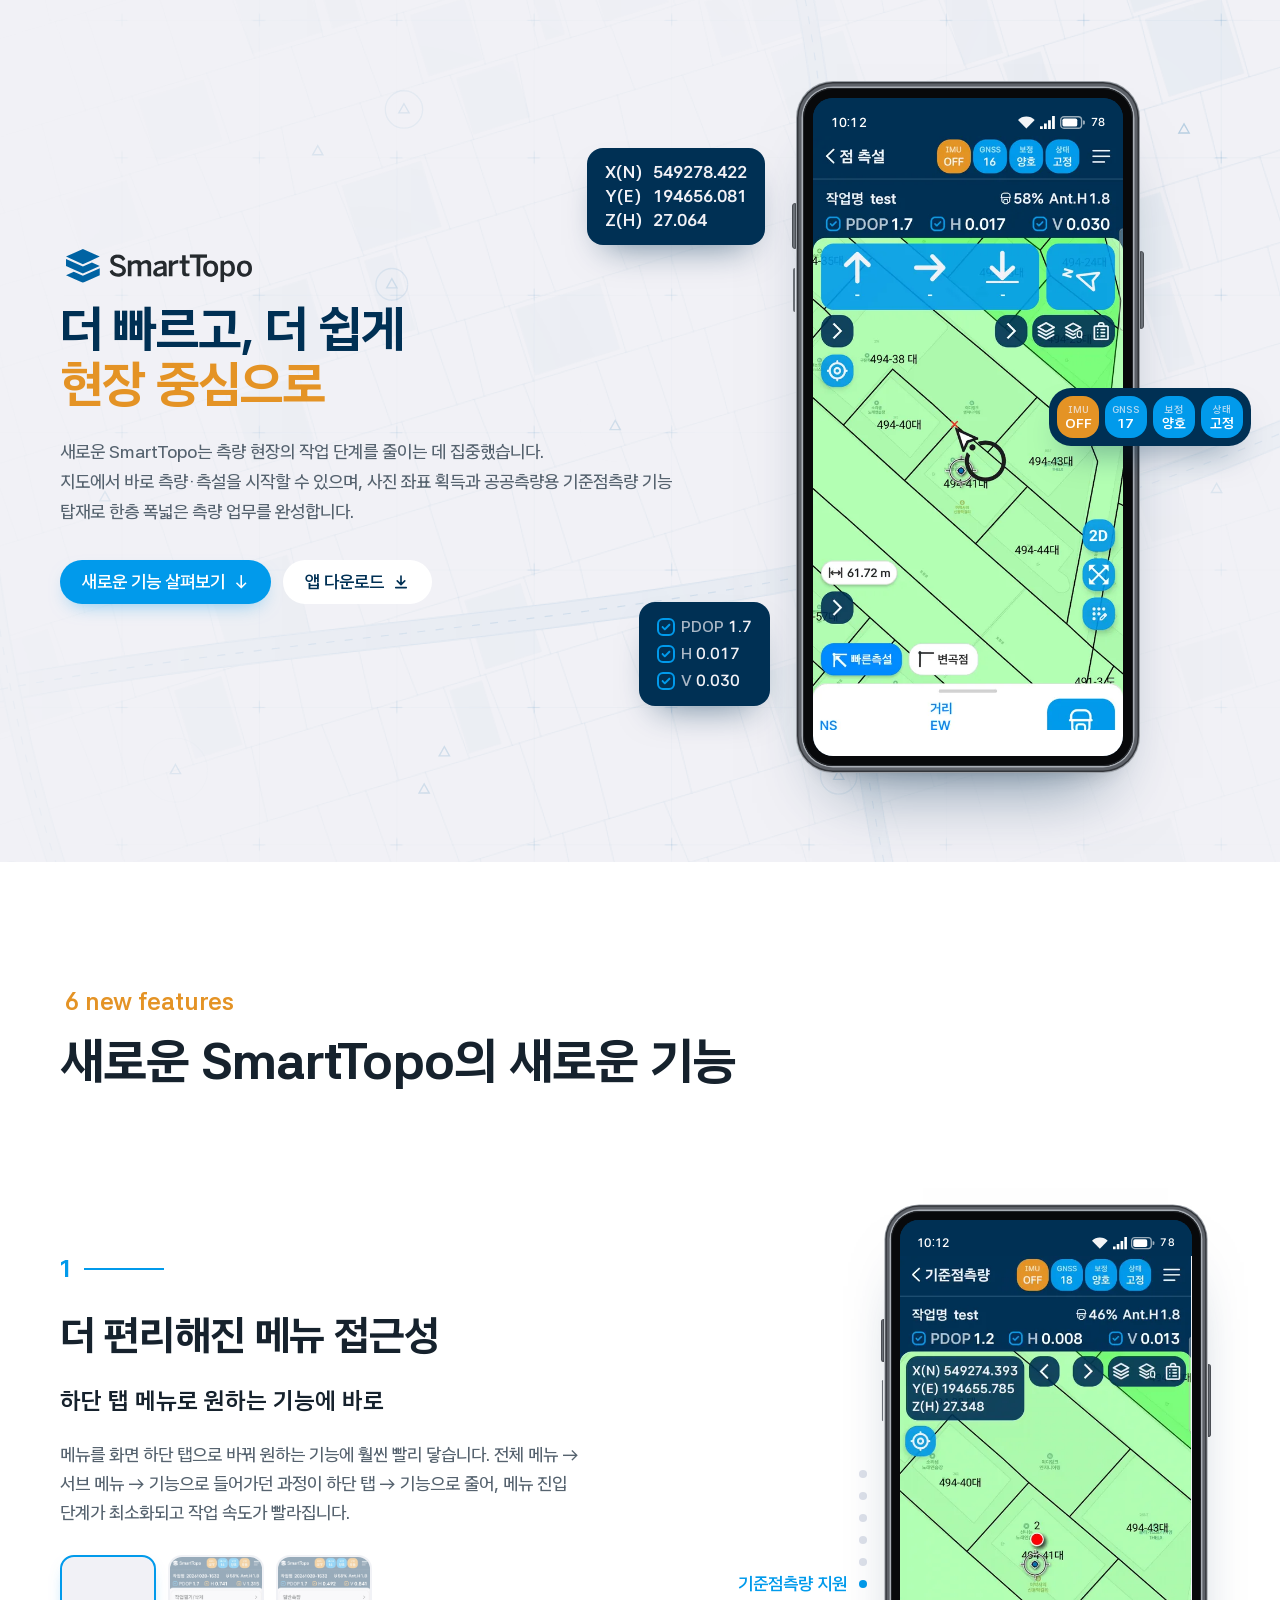
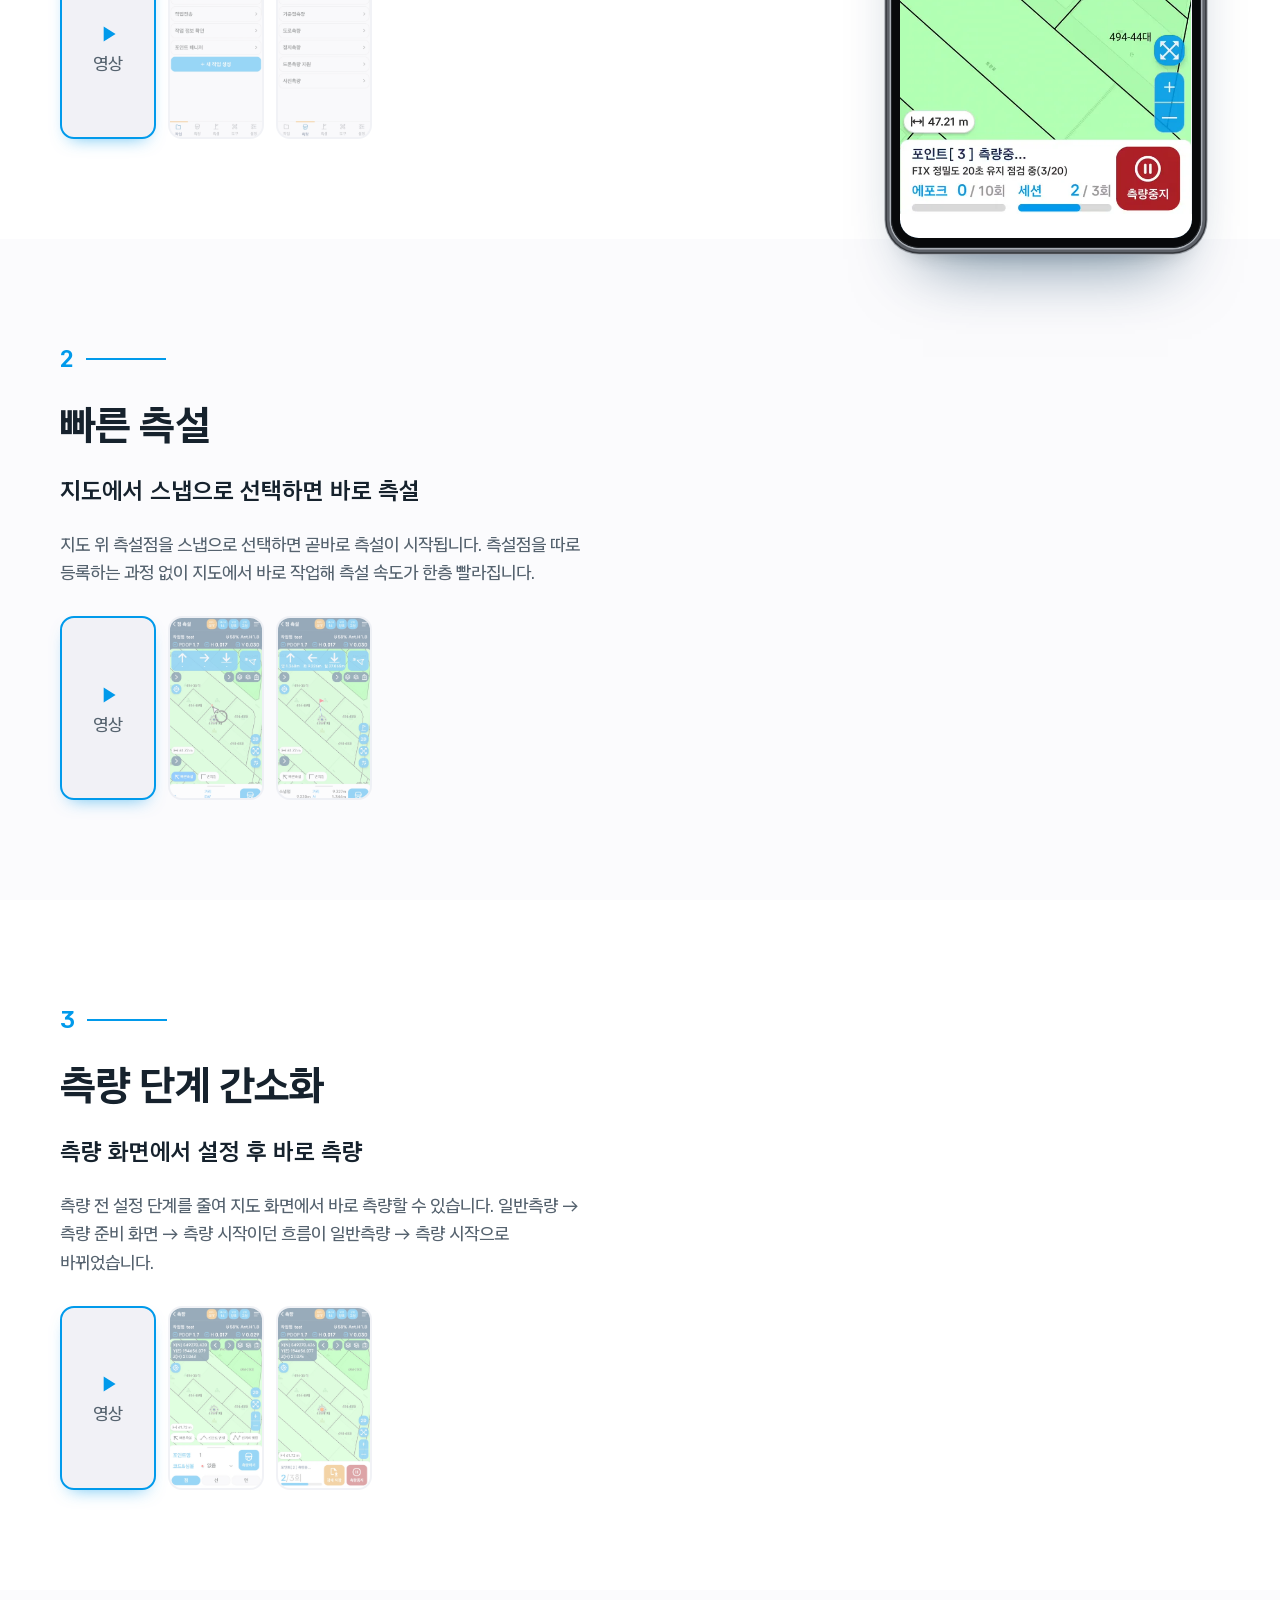
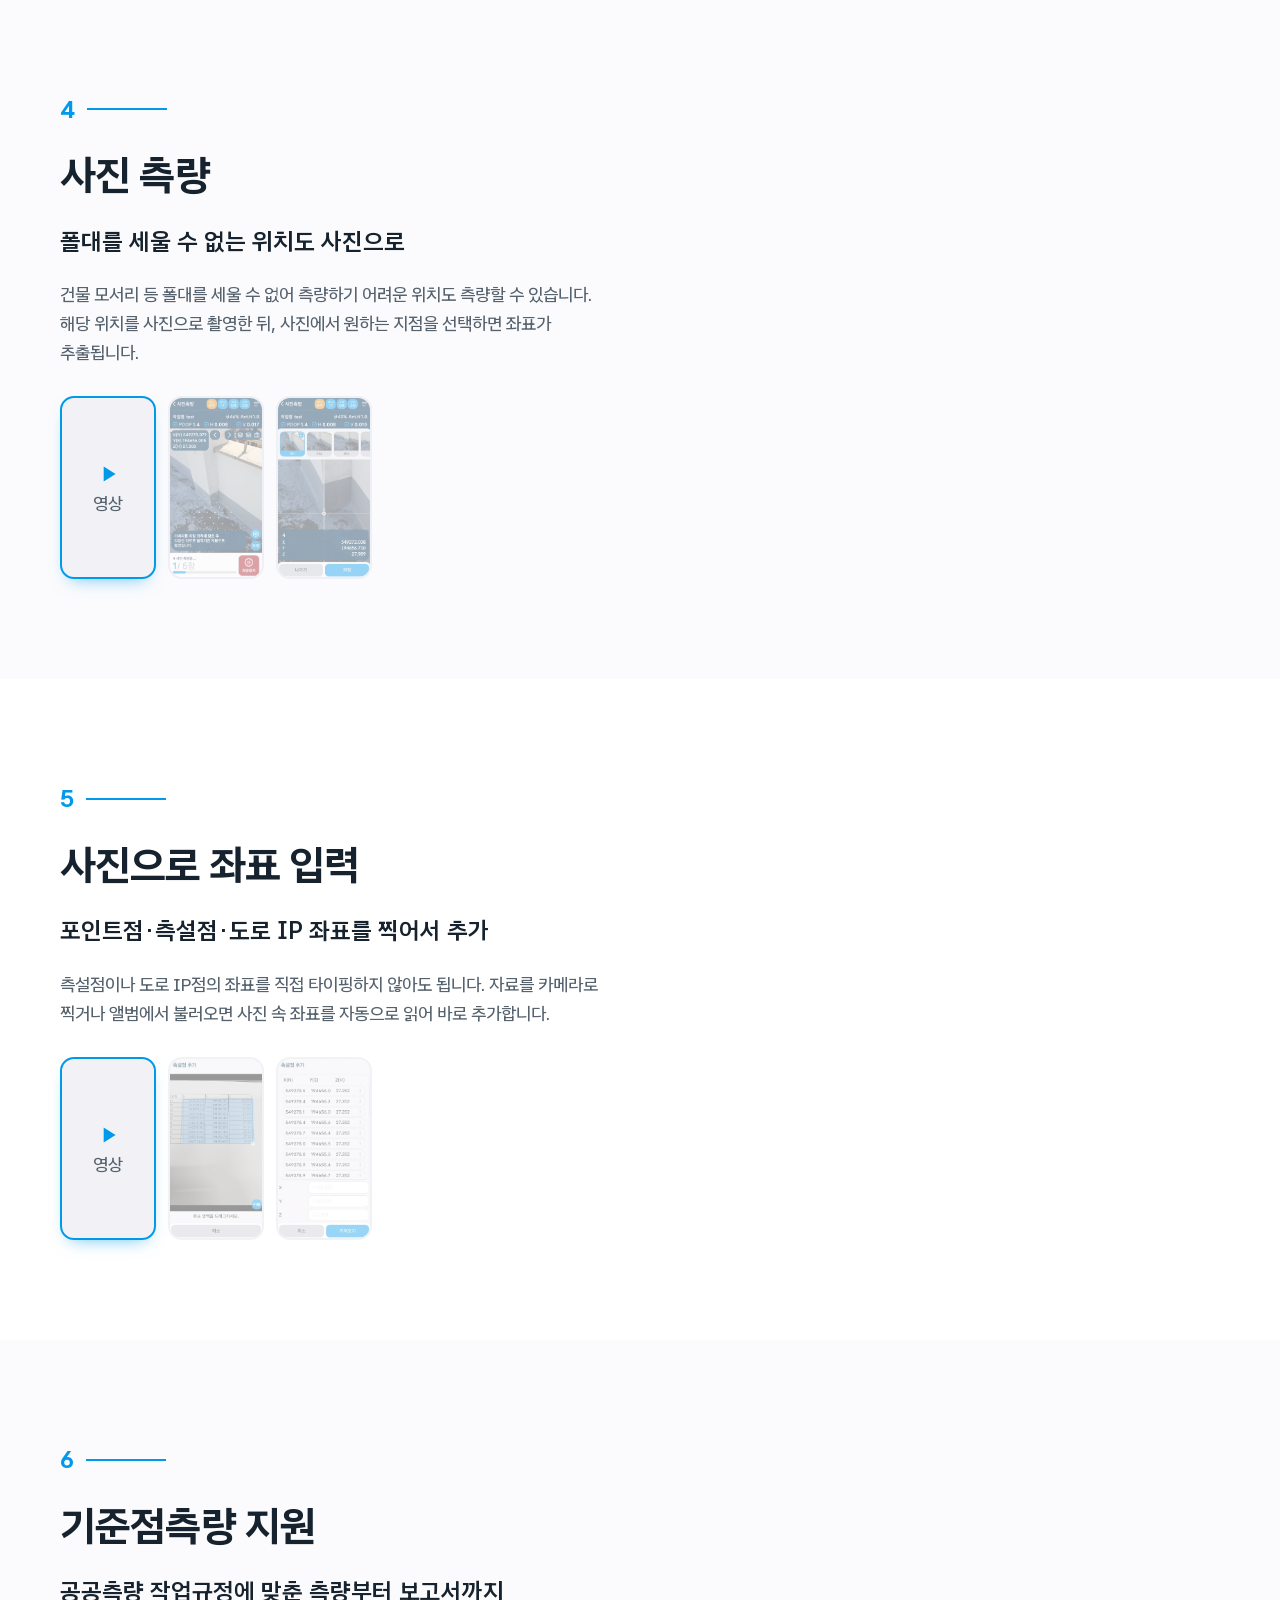
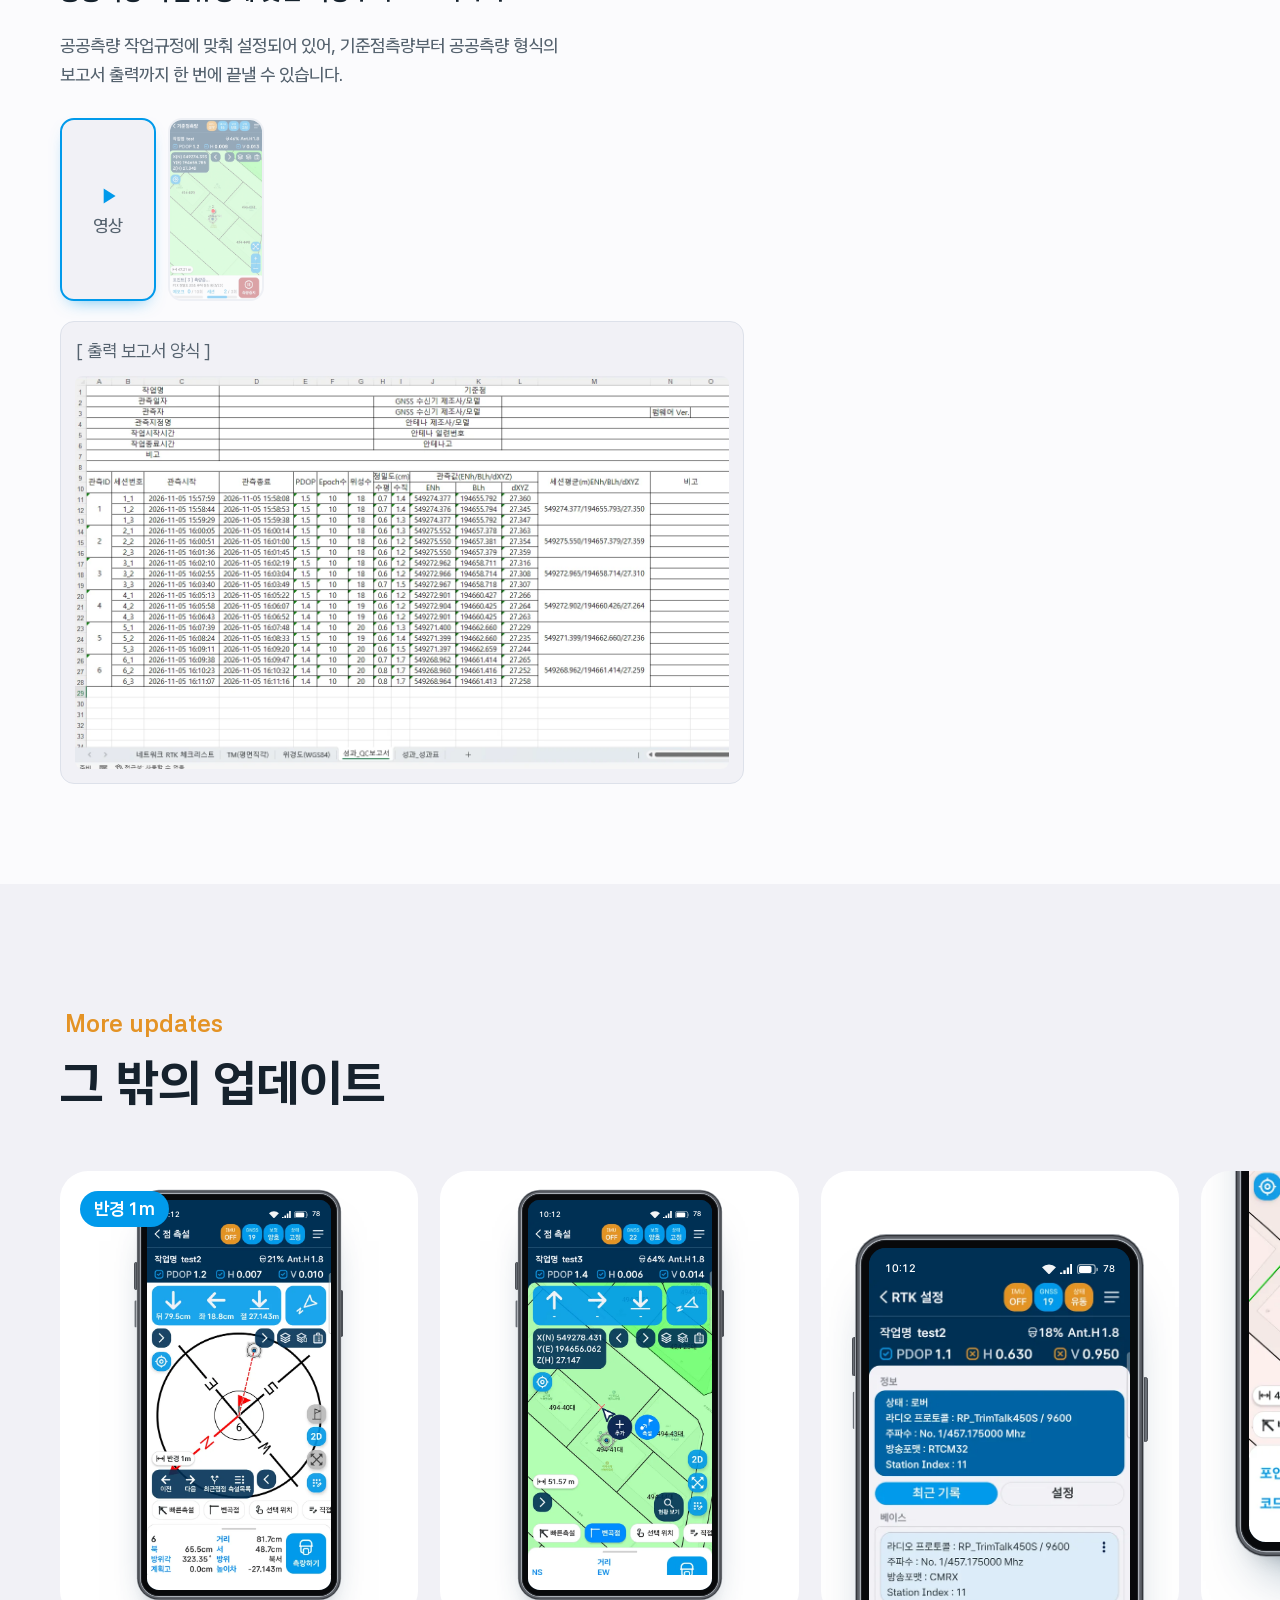
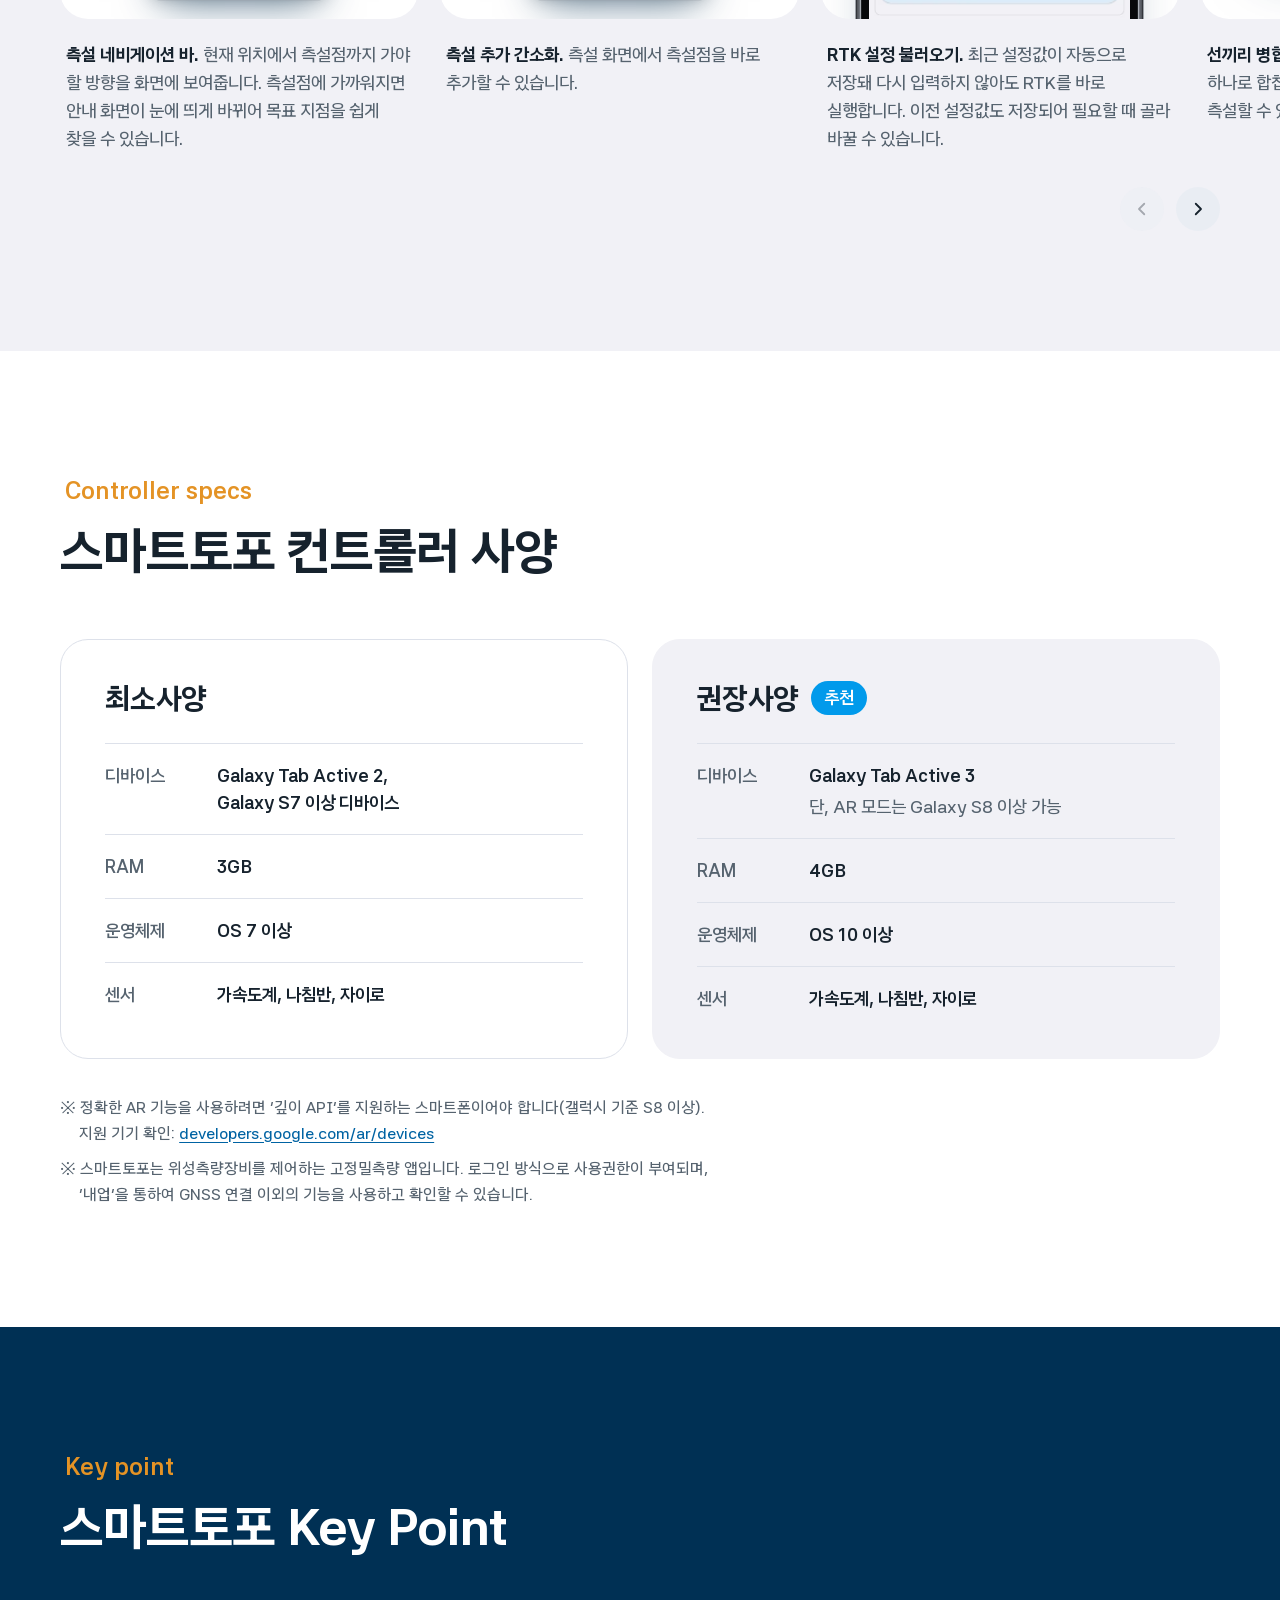
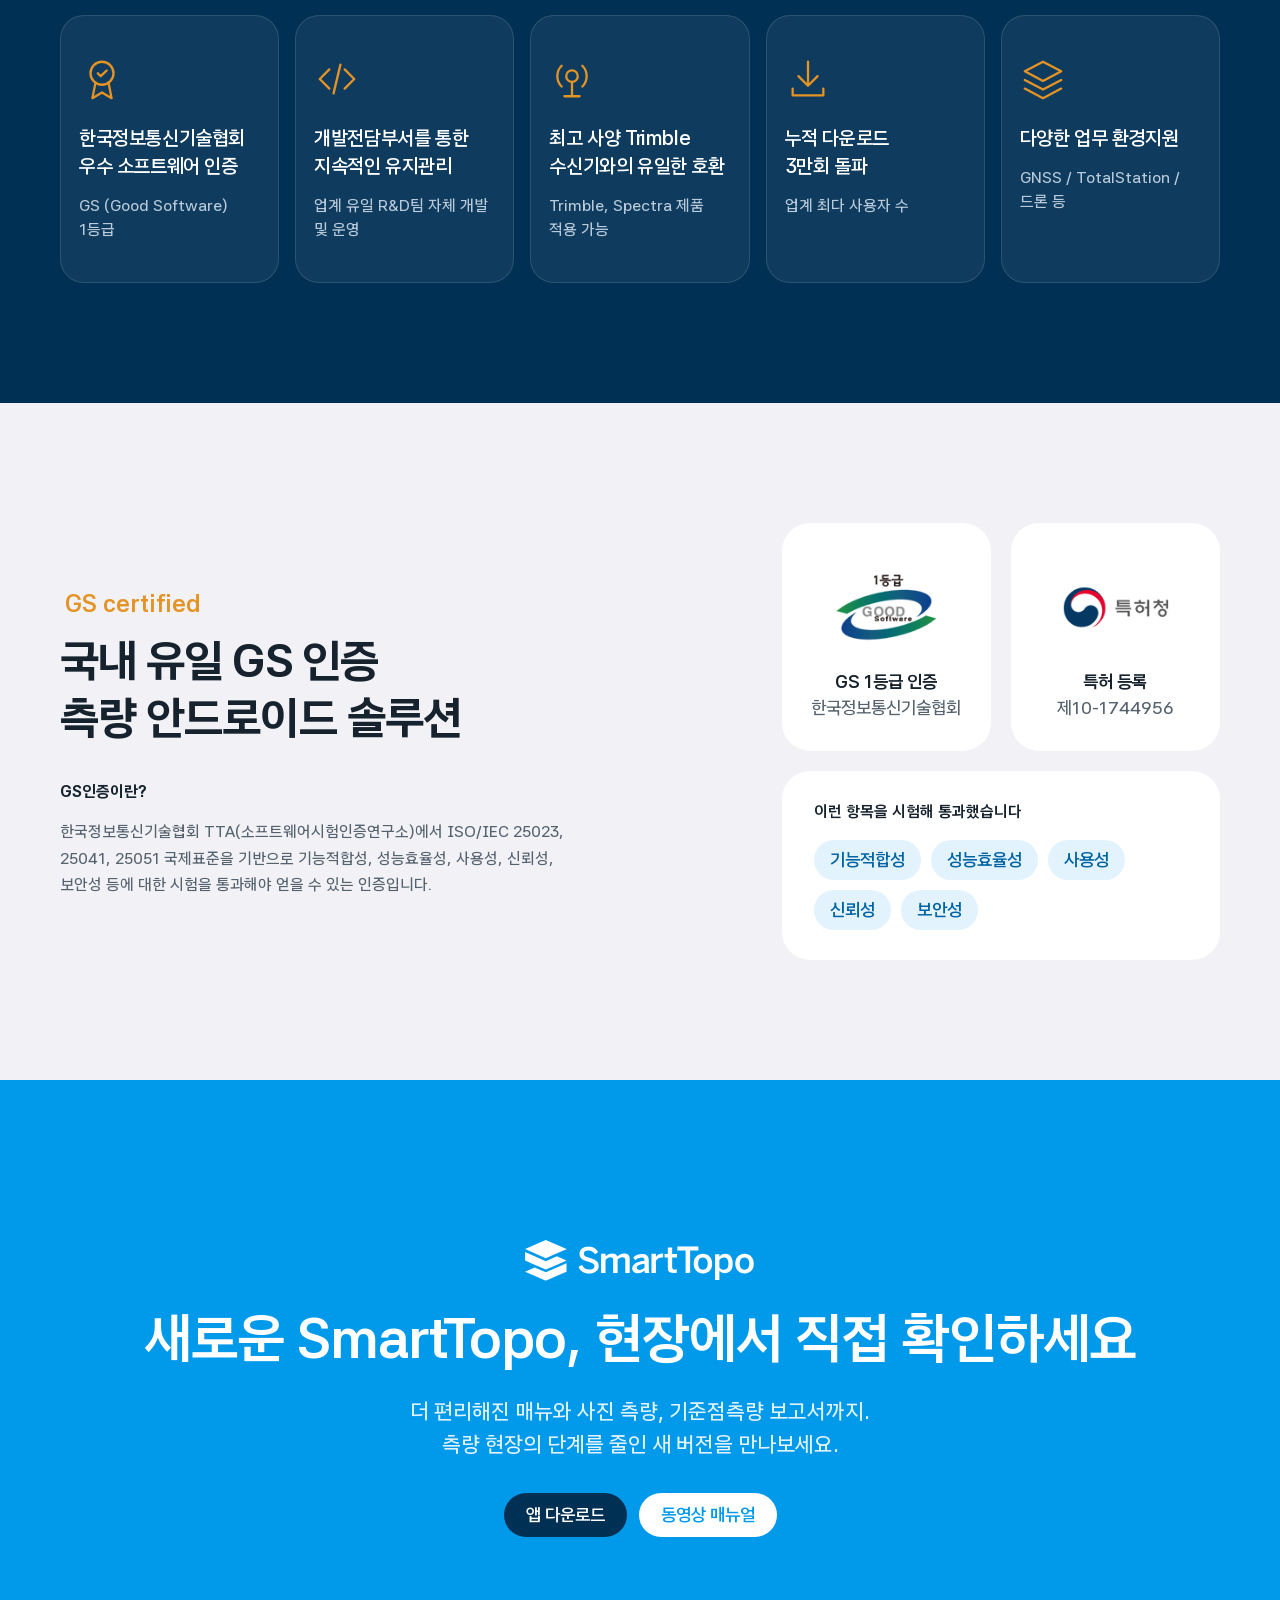
==== src/intro/index.html @ 1862731f "테스트 페이지 업데이트 2026-11-23 16:38" ====
<!doctype html>
<html lang="ko">
<head>
<meta charset="utf-8">
<meta name="viewport" content="width=device-width,initial-scale=1,viewport-fit=cover">
<title>SmartTopo 2026</title>
<meta name="claude:viewport-fit-sides" content="cover">
<meta name="description" content="더 빠르고, 더 쉽게, 현장 중심으로. 새 SmartTopo의 신기능을 소개합니다.">
<!-- 단독으로 열어볼 때만 쓰는 스타일입니다. 사이트에는 아래 <div id="st26"> 블록만 넣으면 됩니다. -->
<style>body{margin:0;background:#f1f1f6}</style>
</head>
<body>

<!-- ===== SmartTopo 2026 소개 페이지 시작 (사이트에 넣을 부분) ===== -->
<div id="st26">
<link rel="preconnect" href="https://fonts.googleapis.com">
<link rel="preconnect" href="https://fonts.gstatic.com" crossorigin>
<link rel="stylesheet" href="https://fonts.googleapis.com/css2?family=Asta+Sans:wght@300..800&display=swap">
<style>
/* SmartTopo 2026 소개 — 이 <div id="st26"> 블록 하나가 페이지 전체입니다(폰트·CSS·마크업·스크립트).
   CSS는 모두 #st26#st26 안에 중첩되어 있어 사이트 CSS의 영향을 받지 않고, 사이트에도 영향을 주지 않습니다. */
@keyframes st26-ring{from{width:20%;height:20%;opacity:1}to{width:100%;height:100%;opacity:0}}
@keyframes st26-float{50%{transform:translateY(-10px)}}
@keyframes st26-ld{from{opacity:0;transform:translateY(18px)}}
@keyframes st26-up{from{transform:translateY(105%)}}
@keyframes st26-rise{from{opacity:0;transform:translateY(60px) rotate(4deg) scale(.94)}}
@keyframes st26-pop{from{opacity:0;transform:translateY(14px) scale(.9)}}
@keyframes st26-rv{from{opacity:0;transform:translateY(56px)}}
@keyframes st26-cut{from{transform:scaleX(0)}}
@keyframes st26-in{from{opacity:0;transform:translateX(28%) scale(.94);filter:brightness(1.25)}to{opacity:1;transform:none;filter:none}}
@keyframes st26-out{from{opacity:1;transform:none}to{opacity:0;transform:translateX(-18%) scale(.94)}}
@keyframes st26-blink{0%{opacity:0}25%{opacity:.55}100%{opacity:0}}
/* 사이트(stopo.co.kr 제품소개) 안에 들어갔을 때: 서브 탭 바로 아래에서 히어로가 시작되도록 콘텐츠 영역 상단 여백 제거.
   이 블록이 있는 페이지에서만 적용됩니다. */
#contents .subCont:has(#st26){padding-top:0}
#st26#st26{
  --navy:#003054;      /* app header */
  --blue:#019aeb;      /* app primary */
  --blue-ink:#0063a3;  /* symbol */
  --amber:#e49325;     /* status pills */
  --stop:#d23b3b;      /* 측량중지 */
  --bg:#f1f1f6;        /* app background */
  --surface:#ffffff;
  --ink:#16222d;
  --ink-2:#56636f;
  --line:#dde1ea;
  --chip:#e9edf3;
  --blue-soft:#e2f3fd;
  --amber-soft:#fcefdc;
  --f-display:"Asta Sans","Apple SD Gothic Neo","Malgun Gothic",system-ui,sans-serif;
  --f-body:"Asta Sans","Apple SD Gothic Neo","Malgun Gothic",system-ui,sans-serif;
  --f-mono:"Asta Sans","Apple SD Gothic Neo","Malgun Gothic",system-ui,sans-serif;
  --r:18px;
  --ease:cubic-bezier(.2,.8,.2,1);
  color-scheme:light;
  background:var(--bg);color:var(--ink);font-family:var(--f-body);font-size:18px;line-height:1.65;letter-spacing:normal;text-align:left;
  -webkit-font-smoothing:antialiased;overflow-x:clip;word-break:keep-all;overflow-wrap:break-word;

  /* host-site reset: the site sets font, line-height and letter-spacing on every element (*{}) */
  & *,& *::before,& *::after{box-sizing:border-box;font-family:inherit;line-height:inherit;letter-spacing:inherit}
  & h1,& h2,& h3{color:inherit;padding:0}
  & h1::after,& h2::after,& h3::after{content:none}
  & ul{margin:0}

  /* Layout: navy field-survey hero with live RTK readout → scroll-synced phone stage for 6 features → update rail (Stakeout nav card first) → controller specs → key points → GS certification → closing band (앱 다운로드 · 동영상 매뉴얼) */
  & a{color:inherit}
  & img,& video{display:block;max-width:100%}
  & h1,& h2,& h3{text-wrap:balance;margin:0;line-height:1.25;letter-spacing:-.02em}
  & p{margin:0; font-weight: 500; font-size:16px}
  .wrap{max-width:1200px;margin-inline:auto;padding-left:max(20px,env(safe-area-inset-left,0px));padding-right:max(20px,env(safe-area-inset-right,0px))}
  .mono{font-family:var(--f-mono);font-variant-numeric:tabular-nums}
  .eyebrow{font-family:var(--f-mono);font-size:24px;color:var(--blue); margin-left:5px;font-weight:700}
  :focus-visible{outline:2px solid var(--blue);outline-offset:3px;border-radius:6px}
  .btn{display:inline-flex;align-items:center;gap:8px;border:0;cursor:pointer;font:600 18px/1 var(--f-body);padding:13px 22px;border-radius:999px;text-decoration:none;transition:transform .35s var(--ease),background .2s,box-shadow .3s}
  .btn-blue{background:var(--blue);color:#fff;box-shadow:0 8px 20px -10px rgba(1,154,235,.6)}
  .btn-blue:hover{background:#0b8fd6}
  .btn-ghost{background:var(--surface);color:var(--navy);}
  .btn svg{width:18px;height:18px;fill:none;stroke:currentColor;stroke-width:2.2;stroke-linecap:round;stroke-linejoin:round}   /* 앱 다운로드 아이콘 (메인 section01과 같은 모양) */
  .btn-ghost:hover{background:var(--blue-soft);border-color:var(--blue)}
  @media (max-width:820px){.nav ul{display:none}.nav .btn{margin-left:auto}}
  /* ---------- hero ---------- */
  .hero{position:relative;background:var(--bg);color:var(--ink);overflow:hidden;isolation:isolate}
  .hero canvas{position:absolute;inset:0;width:100%;height:100%;z-index:-1;opacity:.9}
  .hero .wrap{display:grid;grid-template-columns:1.1fr .9fr;gap:40px;align-items:center;padding-block:88px 96px}
  .hero h1{font-size:clamp(36px,4vw,64px);font-weight:800;letter-spacing:-.035em;line-height:1.08;color:var(--navy)}
  .hero h1 .k{display:block;overflow:hidden}
  .hero h1 .k>span{display:inline-block}
  .hero h1 em{font-style:normal;color:var(--amber)}
  .hero .eyebrow{color:var(--blue)}
  .hero .hero-logo{display:block;height:clamp(26px,2.6vw,40px);width:auto; margin-left:6px;}
  .hero .lead{margin-top:26px;max-width:34em;color:var(--ink-2);font-size:18px}
  .hero .ctas{display:flex;gap:12px;flex-wrap:wrap;margin-top:34px}
  .hero-stage{position:relative;justify-self:center;width:min(330px,80vw)}
  .readout{position:absolute;z-index:3;background:var(--surface);border:1px solid var(--line);border-radius:14px;padding:12px 14px;font-family:var(--f-mono);font-size:12.5px;color:var(--navy);font-weight:500;box-shadow:0 18px 36px -20px rgba(0,48,84,.45);white-space:nowrap;transition:transform .6s var(--ease)}
  .readout .lbl{color:var(--ink-2);font-size:10.5px;letter-spacing:.12em;text-transform:uppercase;display:block;margin-bottom:6px}
  .readout.r1{left:-216px;top:60px}
  .readout.r2{right:-118px;top:300px}
  .readout.r3{left:-164px;bottom:60px}
  .readout .row{display:flex;justify-content:space-between;gap:16px}
  .readout .ok{color:var(--blue)}
  /* r2 상태 칩: Figma 69:116319 (모양만 참고 · 값은 목업 영상과 같게 — 남색 블록 안에 칩 4개, 칩 42px·모서리 16px, 라벨 10px 흰색 70% + 값 14px) */
  .pill{display:inline-flex;flex-direction:column;align-items:center;justify-content:center;gap:2px;width:42px;padding:8px 6px;border-radius:16px;font:700 10px/1 var(--f-body);color:rgba(241,241,246,.7);white-space:nowrap;text-align:center}
  .pill b{font-size:14px;line-height:1;color:#fff;font-weight:700}
  .pill.a{background:var(--amber)}
  .pill.b{background:var(--blue)}
  .readout.r2{display:flex;gap:6px;padding:8px;background:var(--navy);border:0;border-radius:22px;box-shadow:0 18px 36px -18px rgba(0,48,84,.6)}   /* 칩 뒤 남색 블록 (r1과 같은 톤) */
  /* r3 정밀도 카드: Figma 69:116344 체크박스 행을 세로로 — 남색 블록, 체크 18px + 라벨(흰색 70%) + 값(흰색) 16px */
  .readout.r3{background:var(--navy);border:0;border-radius:16px;padding:16px 18px;display:grid;gap:9px;font:600 16px/1 var(--f-body);color:rgba(241,241,246,.7);font-variant-numeric:tabular-nums;box-shadow:0 18px 36px -18px rgba(0,48,84,.6)}
  .readout.r3 .row{justify-content:flex-start;align-items:center;gap:6px;font-size:inherit;line-height:1}
  .readout.r3 .ck{display:block;width:18px;height:18px;flex:none}
  .readout.r3 .ok{color:#f1f1f6;margin-left:-2px}
  /* r1 좌표 카드: Figma 82:125104 기반 — 남색 불투명, 흰색 굵은 17px, 휴대폰 목업과 간격 둠 */
  .readout.r1{background:var(--navy);border:0;border-radius:16px;padding:16px 18px;display:grid;gap:7px;font:700 17px/1 var(--f-body);color:#f1f1f6;font-variant-numeric:tabular-nums;box-shadow:0 18px 36px -18px rgba(0,48,84,.6)}
  .readout.r1 .row{justify-content:flex-start;gap:8px;font-size:inherit;line-height:1}   /* 사이트 CSS가 div를 13px로 고정해서 상속으로 되돌림 */
  .readout.r1 .row>span:first-child{width:40px;flex:none}
  @media (max-width:960px){
    .hero .wrap{grid-template-columns:1fr;padding-block:64px 72px}
    .readout.r1{left:-14px;top:40px}.readout.r2{right:-14px;top:auto;bottom:150px}.readout.r3{left:-14px;bottom:24px}
  }
  @media (max-width:420px){.readout{font-size:11px}.readout.r1{left:-8px;font-size:13px;padding:12px 14px;border-radius:12px;gap:5px}.readout.r1 .row>span:first-child{width:32px}.readout.r3{left:-8px;font-size:13px;padding:12px 14px;gap:7px}.readout.r3 .ck{width:15px;height:15px}.readout.r2{right:-8px}}
  /* reticle */
  .reticle{position:absolute;pointer-events:none;z-index:1;inset:0;opacity:0;transition:opacity .3s}
  .hero:hover .reticle{opacity:1}
  .reticle i{position:absolute;background:rgba(0,99,163,.22)}
  .reticle .h{left:0;right:0;height:1px}
  .reticle .v{top:0;bottom:0;width:1px}
  .reticle .tag{position:absolute;font-family:var(--f-mono);font-size:11px;color:var(--blue-ink);padding:4px 8px;background:var(--surface);border:1px solid var(--line);border-radius:6px;transform:translate(12px,12px);white-space:nowrap}
  @media (hover:none){.reticle{display:none}}
  /* ---------- phone ---------- */
  /* Android-style device. Every part of the chrome (bezel, metal band, buttons, status bar) is sized in --k,
     one "hero pixel": the hero phone is 330px wide, so a phone drawn at any width keeps the hero's proportions. */
  .phone{position:relative;width:100%;container-type:inline-size}
  .phone .shell{--k:calc(100cqw / 330);position:relative;padding:calc(10 * var(--k));border-radius:calc(30 * var(--k));background:#08090b;
    box-shadow:inset 0 0 0 calc(1 * var(--k)) #24272b,0 0 0 calc(1.5 * var(--k)) #a9aeb5,0 0 0 calc(4.5 * var(--k)) #5d6168,0 0 0 calc(6 * var(--k)) #33363b,0 0 0 calc(7 * var(--k)) #9ba0a7,
    0 calc(46 * var(--k)) calc(70 * var(--k)) calc(-34 * var(--k)) rgba(0,48,84,.6),0 calc(18 * var(--k)) calc(30 * var(--k)) calc(-22 * var(--k)) rgba(0,0,0,.45)}
  .phone .shell::before,.phone .shell::after{content:"";position:absolute;width:calc(4 * var(--k));background:#6b7077;border:calc(1 * var(--k)) solid #4a4e54}
  .phone .shell::before{left:calc(-11 * var(--k));top:17%;height:calc(46 * var(--k));border-radius:calc(3 * var(--k)) 0 0 calc(3 * var(--k));box-shadow:0 calc(64 * var(--k)) 0 calc(-1 * var(--k)) #6b7077,0 calc(-54 * var(--k)) 0 calc(-9 * var(--k)) #6b7077}
  .phone .shell::after{right:calc(-11 * var(--k));top:24%;height:calc(78 * var(--k));border-radius:0 calc(3 * var(--k)) calc(3 * var(--k)) 0}
  .phone .screen{position:relative;width:100%;border-radius:calc(20 * var(--k));overflow:hidden;background:var(--navy);display:flex;flex-direction:column;isolation:isolate}
  .phone .sbar{flex:none;height:calc(38 * var(--k));display:flex;align-items:flex-end;justify-content:space-between;padding:0 calc(18 * var(--k)) calc(7 * var(--k));background:var(--navy);color:#fff;font:600 calc(13 * var(--k))/1 var(--f-body);letter-spacing:.01em;font-variant-numeric:tabular-nums}
  .phone .sbar .ic{display:flex;align-items:center;gap:calc(5 * var(--k))}
  .phone .sbar svg{display:block;height:calc(13 * var(--k));width:auto;fill:#fff}
  .phone .foot{flex:none;height:calc(26 * var(--k));background:#fff}
  /* white strip under the app's bottom menu (no home indicator) */
  .phone .sbar .bt{font-size:calc(11.5 * var(--k));margin-left:calc(1 * var(--k))}
  .phone .media{position:relative;flex:none;width:100%;aspect-ratio:400/766;overflow:hidden;background:var(--bg)}
  .phone .media>*{position:absolute;inset:0;width:100%;height:100%;object-fit:cover;object-position:top}
  /* ---------- sections ---------- */
  & section{position:relative}
  .sec{padding-block:120px}
  .sec-head{display:grid;gap:8px;max-width:720px;margin-bottom:56px}
  .sec-head h2{font-size:clamp(36px,4vw,64px);font-weight:800;margin-bottom:0}
  .sec-head p{color:var(--amber);}
  .features{background:var(--surface);padding-bottom:0;overflow-x:clip}
  .fgrid{display:grid;grid-template-columns:minmax(0,1fr) 380px;gap:80px;position:relative;z-index:0}
  /* 기능 6개를 각각 화면 가로 전체 띠로: 섹션 제목+1·3·5 흰색(제목과 1번은 한 덩어리), 2·4·6 그레이 */
  .fitem{position:relative}
  .fitem::before{content:"";position:absolute;inset:0 -100vmax;background:#fbfbfd;z-index:-1}   /* 2·4·6: 기본 그레이(#f1f1f6)보다 훨씬 연하게 */
  .fitem:nth-child(odd)::before{background:var(--surface)}
  .fgrid>.flist{padding-right:16px}
  .stage{position:sticky;top:70px;height:calc(100vh - 140px);max-height:820px;display:flex;align-items:center;justify-content:center;gap:24px}
  .stage .phone{width:min(310px,calc((100vh - 230px) * .47));flex:none}
  /* 목업 화면 전환: 비슷한 화면끼리도 바뀐 게 보이도록 새 화면은 오른쪽에서 밀려 들어오고, 이전 화면은 왼쪽으로 빠지며 흐려짐 + 화면 위 살짝 번쩍임 */
  .stage .media>video,.stage .media>img{opacity:0}
  .stage .media>.on{opacity:1;z-index:2;animation:st26-in .7s var(--ease) both}
  .stage .media>.was{z-index:1;animation:st26-out .7s var(--ease) both}
  .stage .media::after{content:"";position:absolute;inset:0;z-index:3;background:#fff;opacity:0;pointer-events:none}
  .stage .media.swap::after{animation:st26-blink .5s ease-out}
  .rail{display:flex;flex-direction:column;align-items:center;gap:14px;font-family:var(--f-mono);font-size:18px;color:var(--ink-2)}
  .rail i{position:relative;display:block;width:8px;height:8px;border-radius:50%;background:var(--line);transition:background .3s,transform .4s var(--ease)}
  .rail i.on{background:var(--blue);transform:scale(1)}
  .rail i span{position:absolute;right:calc(100% + 12px);top:50%;transform:translate(6px,-50%);white-space:nowrap;font:600 18px/1 var(--f-body);font-style:normal;color:var(--blue);opacity:0;pointer-events:none;transition:opacity .3s,transform .4s var(--ease)}
  .rail i.on span{opacity:1;transform:translate(0,-50%)}
  .fitem{min-height:68vh;display:flex;flex-direction:column;justify-content:center;gap:20px;padding-block:100px}
  .fitem .no{font-family:var(--f-display);font-size:24px;font-weight:800;color:var(--blue);display:flex;align-items:center;gap:12px}
  .fitem .no::after{content:"";height:2px;width:80px;background:currentColor;}
  .fitem h3{font-size:clamp(28px,3.4vw,42px);font-weight:800}
  .fitem .sum{font-size:24px;font-weight:700;color:var(--ink)}
  .fitem p.desc{color:var(--ink-2);font-size:18px;max-width:30em; line-height:1.6;}
  .thumbs{display:flex;gap:12px;flex-wrap:wrap;margin-top:8px}
  .thumb{width:96px;aspect-ratio:540/1033;border-radius:14px;overflow:hidden;border:2px solid var(--line);padding:0;cursor:pointer;background:var(--bg);transition:transform .35s var(--ease),border-color .2s,opacity .3s}
  .thumb img{width:100%;height:100%;object-fit:cover;object-position:top}
  .thumb:hover{transform:translateY(-4px);opacity:.8}
  .thumb[aria-pressed="false"]{opacity:.4}   /* 선택 안 된 섬네일은 반투명 */
  .thumb[aria-pressed="false"]:hover{opacity:1}   /* 마우스를 올리면 다시 선명하게 */
  .thumb[aria-pressed="true"]{border-color:var(--blue);opacity:1;box-shadow:0 8px 18px -10px rgba(1,154,235,.7)}
  .thumb.vid{display:flex;align-items:center;justify-content:center;flex-direction:column;gap:6px;font:500 18px var(--f-body);color:var(--ink-2)}
  .thumb.vid svg{width:26px;height:26px;fill:var(--blue)}
  .report{margin-top:10px;background:var(--bg);border:1px solid var(--line);border-radius:14px;padding:14px;overflow:hidden}
  .report figcaption{font-family:var(--f-mono);font-size:18px;color:var(--ink-2);margin-bottom:10px}
  .report img{border-radius:8px;width:100%;transition:transform .8s var(--ease)}
  .report:hover img{transform:scale(1.04)}
  .m-phone{display:none}
  @media (max-width:960px){
    .fgrid{grid-template-columns:1fr;gap:0}
    .stage{display:none}
    .fitem{min-height:0;padding-block:42px;border-bottom:1px solid var(--line)}
    .fitem:last-child{border-bottom:0}
    .m-phone{display:block;width:min(280px,72vw);margin:8px auto 0}
    .thumbs{display:none}
  }
  /* updates: Apple-style carousel — light tiles, phone zoomed onto the feature, caption below */
  .ucar-wrap{position:relative}
  .ucar{display:flex;gap:22px;overflow-x:auto;scroll-snap-type:x mandatory;scrollbar-width:none;overscroll-behavior-x:contain;
    --edge:max(20px,calc((100% - 1200px) / 2 + 20px));padding-inline:var(--edge);scroll-padding-inline:var(--edge);padding-bottom:6px}
  .ucar::-webkit-scrollbar{display:none}
  .uitem{flex:0 0 clamp(270px,28vw,372px);scroll-snap-align:start;display:grid;gap:22px;align-content:start;margin:0}
  .utile{position:relative;aspect-ratio:4/5;border-radius:28px;overflow:hidden;background:#ffffff;isolation:isolate}
  .utile .phone{position:absolute;transition:transform .9s var(--ease)}
  .utile .phone{transform-origin:50% 50%}
  .uitem:hover .utile .phone{transform:scale(1.03)}
  .uitem figcaption{font-size:18px;line-height:1.55;color:var(--ink-2);padding-inline:6px;max-width:30em; font-weight:500}
  .uitem figcaption b{color:var(--ink);font-weight:800}
  .ucar-ctl{display:flex;justify-content:flex-end;gap:12px;margin-top:28px}
  .ucar-ctl button{width:44px;height:44px;border-radius:50%;border:0;cursor:pointer;background:var(--chip);color:var(--ink);display:grid;place-items:center;transition:background .2s,opacity .2s,transform .3s var(--ease)}
  .ucar-ctl button:hover:not(:disabled){background:#dde3eb;transform:scale(1.06)}
  .ucar-ctl button:disabled{opacity:.35;cursor:default}
  .ucar-ctl svg{width:18px;height:18px;fill:none;stroke:currentColor;stroke-width:2.4;stroke-linecap:round;stroke-linejoin:round}
  @media (max-width:620px){.uitem{flex-basis:80%}.utile{border-radius:22px}}
  .utile .media>img{transition:opacity .6s}
  .utile .media>img.off{opacity:0}
  .utile .tag{position:absolute;left:20px;top:20px;z-index:2;font:700 18px/1 var(--f-body);color:#fff;background:var(--blue);padding:9px 14px;border-radius:999px;font-variant-numeric:tabular-nums}
  /* controller specs */
  .specs{background:var(--surface)}
  .spec-grid{display:grid;grid-template-columns:1fr 1fr;gap:24px}
  .spec{border:1px solid var(--line);border-radius:28px;padding:40px 44px 28px}
  .spec.rec{background:var(--bg);border-color:var(--bg)}
  .spec h3{font-size:30px;font-weight:800;display:flex;align-items:center;gap:12px;margin-bottom:26px}
  .spec h3 .badge{font-size:18px;font-weight:700;line-height:1;color:#fff;background:var(--blue);padding:8px 13px;border-radius:999px;letter-spacing:0}
  .spec dl{margin:0;display:grid;grid-template-columns:112px 1fr}
  .spec dt,.spec dd{margin:0;padding:18px 0;border-top:1px solid var(--line);font-size:18px;line-height:1.5}
  .spec dt{color:var(--ink-2);font-weight:600}
  .spec dd{color:var(--ink);font-weight:700}
  .spec dd small{display:block;margin-top:4px;font-size:18px;font-weight:500;color:var(--ink-2)}
  .spec-notes{margin-top:36px;display:grid;gap:10px;max-width:60em}
  .spec-notes p{color:var(--ink-2);padding-left:1.2em;text-indent:-1.2em;line-height:1.6}
  .spec-notes a{color:var(--blue-ink);text-underline-offset:3px;word-break:break-all}
  @media (max-width:820px){.spec-grid{grid-template-columns:1fr}.spec{padding:30px 24px 18px}}
  /* key points */
  .keypoint{background:var(--navy);color:#fff;overflow:hidden}
  .keypoint .eyebrow{color:var(--amber)}
  .keypoint .sec-head h2{color:#fff}
  .kp{display:grid;grid-template-columns:repeat(5,minmax(0,1fr));gap:16px;list-style:none;padding:0}
  .kp li{position:relative;display:grid;align-content:start;gap:14px;padding:40px 18px 40px 18px ;border-radius:24px;background:rgba(255,255,255,.06);border:1px solid rgba(255,255,255,.12);transition:background .3s,transform .5s var(--ease)}
  .kp li:hover{background:rgba(255,255,255,.1);transform:translateY(-4px)}
  .kp .n{font-size:18px;font-weight:700;color:#6f8aa3;font-variant-numeric:tabular-nums}
  .kp svg{width:46px;height:46px;fill:none;stroke:var(--amber);stroke-width:1.2;stroke-linecap:round;stroke-linejoin:round;margin-bottom:8px}
  .kp h3{font-size:20px;font-weight:600;line-height:1.4;color:#fff}
  .kp p{color:#b9cbdb;line-height:1.5}
  @media (max-width:1100px){.kp{grid-template-columns:repeat(3,minmax(0,1fr))}}
  @media (max-width:720px){.kp{grid-template-columns:repeat(2,minmax(0,1fr))}}
  @media (max-width:460px){.kp{grid-template-columns:1fr}}
  /* GS certification */
  .gs{background:var(--bg)}
  .gs .wrap{display:grid;grid-template-columns:minmax(0,1.2fr) minmax(0,.8fr);gap:64px;align-items:center}
  .gs .sec-head{margin-bottom:0}
  .gs .sec-head h2{margin-bottom:24px;font-size:clamp(32px,3.6vw,52px)}
  .gs .sec-head p.gs-q{font-weight:800;color:var(--ink);margin-bottom:6px}
  .gs .sec-head p.gs-txt{color:var(--ink-2);max-width:32em}
  .marks{display:grid;grid-template-columns:1fr 1fr;gap:20px}
  .mark{margin:0;background:var(--surface);border-radius:28px;padding:40px 24px 30px;display:grid;justify-items:center;gap:18px;text-align:center}
  .mark img{width:min(185px,100%);height:auto}
  .mark figcaption{font-size:18px;font-weight:700;color:var(--ink);line-height:1.45}
  .mark figcaption span{display:block;font-weight:500;color:var(--ink-2)}
  .crit{grid-column:1/-1;background:var(--surface);border-radius:28px;padding:28px 32px 30px}
  .crit p{font-weight:700;color:var(--ink);margin-bottom:14px}
  .crit ul{display:flex;flex-wrap:wrap;gap:10px;list-style:none;padding:0}
  .crit li{font-size:18px;font-weight:600;line-height:1;color:var(--blue-ink);background:var(--blue-soft);padding:11px 16px;border-radius:999px}
  @media (max-width:960px){.gs .wrap{grid-template-columns:1fr;gap:48px}}
  @media (max-width:460px){.marks{grid-template-columns:1fr}}
  /* closing */
  .closing{background:var(--blue);color:#fff;text-align:center;overflow:hidden}
  .closing .btn-blue{background:var(--navy);box-shadow:none}
  .closing .btn-blue:hover{background:#00243f}
  .closing .btn-ghost{border-color:var(--surface);color:var(--blue)}
  .closing .btn-ghost:hover{background:var(--amber-soft);color:var(--navy)}
  .closing .wrap{padding-block:160px;display:grid;justify-items:center;gap:22px}
  .closing img.sym{width:clamp(180px,18vw,240px);height:auto;animation:st26-float 6s ease-in-out infinite}
  .closing h2{font-size:clamp(32px,4.6vw,56px);color:#fff;font-weight:700}
  .closing p{color:rgba(255,255,255,.88);max-width:34em; font-size:22px; line-height:1.5}


  /* ---------- motion ---------- */
  @media (prefers-reduced-motion:no-preference){
    .ld{animation:st26-ld 1s var(--ease) both;animation-delay:calc(var(--d,0) * 90ms + 150ms)}
    .hero h1 .k>span{animation:st26-up 1s var(--ease) both;animation-delay:calc(var(--d,0) * 110ms + 100ms)}
    .hero-stage .phone{animation:st26-rise 1.3s var(--ease) both .35s}
    .readout{animation:st26-pop .9s var(--ease) both;animation-delay:calc(var(--d,0) * 160ms + 900ms)}    
    @supports (animation-timeline: view()){
      .rv{animation:st26-rv linear both;animation-timeline:view();animation-range:entry 0% entry 70%}  
    }
  }
  @media (prefers-reduced-motion:reduce){
    .closing img.sym{animation:none}
    .stage .media>*,.utile .media>img{transition:none}
    .stage .media>*,.stage .media.swap::after{animation:none}
  }
}
</style>
<div class="st-main">
<section class="hero" aria-labelledby="hero-title">
  <canvas id="topo" aria-hidden="true"></canvas>
  <div class="reticle" aria-hidden="true"><i class="h"></i><i class="v"></i><span class="tag"></span></div>
  <div class="wrap">
    <div>
      <img class="hero-logo ld" style="--d:0" src="assets/smarttopo_logo.svg" alt="SmartTopo" width="191" height="34">
      <h1 id="hero-title" style="margin-top:18px">
        <span class="k"><span style="--d:1">더 빠르고, 더 쉽게</span></span>
        <span class="k"><span style="--d:3"><em>현장 중심으로</em></span></span>
      </h1>
      <p class="lead ld" style="--d:5">새로운 SmartTopo는 측량 현장의 작업 단계를 줄이는 데 집중했습니다. <br>지도에서 바로 측량·측설을 시작할 수 있으며, 사진 좌표 획득과 공공측량용 기준점측량 기능 탑재로 한층 폭넓은 측량 업무를 완성합니다.</p>
      <div class="ctas ld" style="--d:6">
        <a class="btn btn-blue mag" href="#features">새로운 기능 살펴보기 <span aria-hidden="true">↓</span></a>
        <a class="btn btn-ghost mag" href="https://play.google.com/store/apps/details?id=kr.co.geosys.SmartTopo207" target="_blank" rel="noopener">앱 다운로드 <svg viewBox="0 0 24 24" aria-hidden="true"><path d="M12 4v11M7 10.5l5 5 5-5M5 19.5h14"/></svg></a>
      </div>
    </div>
    <div class="hero-stage" id="heroStage">
      <div class="phone"><div class="screen">
        <video src="assets/f2.mp4" poster="assets/s2a.webp" autoplay muted loop playsinline aria-label="빠른 측설 화면 녹화"></video>
      </div></div>
      <div class="readout r1" style="--d:0" data-depth="18">
        <div class="row"><span>X(N)</span><span id="cx">549278.428</span></div>
        <div class="row"><span>Y(E)</span><span id="cy">194656.079</span></div>
        <div class="row"><span>Z(H)</span><span id="cz">27.063</span></div>
      </div>
      <div class="readout r2" style="--d:1" data-depth="-14" aria-label="수신 상태">
        <span class="pill a">IMU<b>OFF</b></span><span class="pill b">GNSS<b id="gn">16</b></span><span class="pill b">보정<b>양호</b></span><span class="pill b">상태<b>고정</b></span>
      </div>
      <div class="readout r3" style="--d:2" data-depth="10">
        <div class="row"><img class="ck" src="assets/check_on.svg" alt="" width="18" height="18"><span>PDOP</span><span class="ok" id="pd">1.7</span></div>
        <div class="row"><img class="ck" src="assets/check_on.svg" alt="" width="18" height="18"><span>H</span><span class="ok" id="ph">0.017</span></div>
        <div class="row"><img class="ck" src="assets/check_on.svg" alt="" width="18" height="18"><span>V</span><span class="ok" id="pv">0.030</span></div>
      </div>
    </div>
  </div>
</section>

<section class="sec features" id="features" aria-labelledby="feat-title">
  <div class="wrap">
    <div class="sec-head rv">
      <p class="eyebrow">6 new features</p>
      <h2 id="feat-title">새로운 SmartTopo의 새로운 기능</h2>
    </div>
    <div class="fgrid">
      <div class="flist" id="flist"></div>
      <aside class="stage" aria-label="기능 화면 미리보기">
        <div class="rail" id="rail" aria-hidden="true"></div>
        <div class="phone"><div class="screen" id="stageScreen"></div></div>
      </aside>
    </div>
  </div>
</section>

<section class="sec" id="updates" aria-labelledby="up-title">
  <div class="wrap">
    <div class="sec-head rv">
      <p class="eyebrow">More updates</p>
      <h2 id="up-title">그 밖의 업데이트</h2>
    </div>
  </div>
  <div class="ucar-wrap">
    <div class="ucar" id="ucar" role="region" aria-label="그 밖의 업데이트 목록" tabindex="0"></div>
    <div class="wrap"><div class="ucar-ctl">
      <button type="button" id="ucPrev" aria-label="이전 업데이트"><svg viewBox="0 0 24 24"><path d="M15 5l-7 7 7 7"/></svg></button>
      <button type="button" id="ucNext" aria-label="다음 업데이트"><svg viewBox="0 0 24 24"><path d="M9 5l7 7-7 7"/></svg></button>
    </div></div>
  </div>
</section>

<section class="sec specs" id="specs" aria-labelledby="sp-title">
  <div class="wrap">
    <div class="sec-head rv">
      <p class="eyebrow">Controller specs</p>
      <h2 id="sp-title">스마트토포 컨트롤러 사양</h2>
    </div>
    <div class="spec-grid rv">
      <div class="spec">
        <h3>최소사양</h3>
        <dl>
          <dt>디바이스</dt><dd>Galaxy Tab Active 2,<br>Galaxy S7 이상 디바이스</dd>
          <dt>RAM</dt><dd>3GB</dd>
          <dt>운영체제</dt><dd>OS 7 이상</dd>
          <dt>센서</dt><dd>가속도계, 나침반, 자이로</dd>
        </dl>
      </div>
      <div class="spec rec">
        <h3>권장사양 <span class="badge">추천</span></h3>
        <dl>
          <dt>디바이스</dt><dd>Galaxy Tab Active 3<small>단, AR 모드는 Galaxy S8 이상 가능</small></dd>
          <dt>RAM</dt><dd>4GB</dd>
          <dt>운영체제</dt><dd>OS 10 이상</dd>
          <dt>센서</dt><dd>가속도계, 나침반, 자이로</dd>
        </dl>
      </div>
    </div>
    <div class="spec-notes rv">
      <p>※ 정확한 AR 기능을 사용하려면 ‘깊이 API’를 지원하는 스마트폰이어야 합니다(갤럭시 기준 S8 이상). <br>지원 기기 확인: <a href="https://developers.google.com/ar/devices" target="_blank" rel="noopener">developers.google.com/ar/devices</a></p>
      <p>※ 스마트토포는 위성측량장비를 제어하는 고정밀측량 앱입니다. 로그인 방식으로 사용권한이 부여되며,<br> ‘내업’을 통하여 GNSS 연결 이외의 기능을 사용하고 확인할 수 있습니다.</p>
    </div>
  </div>
</section>

<section class="sec keypoint" id="keypoint" aria-labelledby="kp-title">
  <div class="wrap">
    <div class="sec-head rv">
      <p class="eyebrow">Key point</p>
      <h2 id="kp-title">스마트토포 Key Point</h2>
    </div>
    <ul class="kp rv">
      <li><svg viewBox="0 0 24 24" aria-hidden="true"><circle cx="12" cy="9" r="6"/><path d="M8.6 13.9 7 22l5-3 5 3-1.6-8.1"/><path d="m9.8 9 1.5 1.5L14.4 7.6"/></svg><h3>한국정보통신기술협회 우수 소프트웨어 인증</h3><p>GS (Good Software) 1등급</p></li>
      <li><svg viewBox="0 0 24 24" aria-hidden="true"><path d="M8 7l-5 5 5 5M16 7l5 5-5 5M13.8 4.5l-3.6 15"/></svg><h3>개발전담부서를 통한 지속적인 유지관리</h3><p>업계 유일 R&amp;D팀 자체 개발 및 운영</p></li>
      <li><svg viewBox="0 0 24 24" aria-hidden="true"><path d="M12 13.5V21M8 21h8"/><circle cx="12" cy="10.5" r="3"/><path d="M6.6 5.1a7.6 7.6 0 0 0 0 10.8M17.4 5.1a7.6 7.6 0 0 1 0 10.8"/></svg><h3>최고 사양 Trimble 수신기와의 유일한 호환</h3><p>Trimble, Spectra 제품 적용 가능</p></li>
      <li><svg viewBox="0 0 24 24" aria-hidden="true"><path d="M12 3v12M7 10.5l5 5 5-5M4 17v3.5h16V17"/></svg><h3>누적 다운로드 3만회 돌파</h3><p>업계 최다 사용자 수</p></li>
      <li><svg viewBox="0 0 24 24" aria-hidden="true"><path d="M12 3 2.5 8 12 13l9.5-5L12 3z"/><path d="m2.5 12.5 9.5 5 9.5-5"/><path d="m2.5 17 9.5 5 9.5-5"/></svg><h3>다양한 업무 환경지원</h3><p>GNSS / TotalStation / 드론 등</p></li>
    </ul>
  </div>
</section>

<section class="sec gs" id="gs" aria-labelledby="gs-title">
  <div class="wrap">
    <div class="sec-head rv">
      <p class="eyebrow">GS certified</p>
      <h2 id="gs-title">국내 유일 GS 인증<br>측량 안드로이드 솔루션</h2>
      <p class="gs-q">GS인증이란?</p>
      <p class="gs-txt">한국정보통신기술협회 TTA(소프트웨어시험인증연구소)에서 ISO/IEC 25023, 25041, 25051 국제표준을 기반으로 기능적합성, 성능효율성, 사용성, 신뢰성, 보안성 등에 대한 시험을 통과해야 얻을 수 있는 인증입니다.</p>
    </div>
    <div class="marks rv">
      <figure class="mark"><img src="assets/mark_gs.png" alt="GS(Good Software) 1등급 인증 마크" width="185" height="101" loading="lazy"><figcaption>GS 1등급 인증<span>한국정보통신기술협회</span></figcaption></figure>
      <figure class="mark"><img src="assets/mark_kipo.png" alt="특허청" width="185" height="101" loading="lazy"><figcaption>특허 등록<span>제10-1744956</span></figcaption></figure>
      <div class="crit">
        <p>이런 항목을 시험해 통과했습니다</p>
        <ul><li>기능적합성</li><li>성능효율성</li><li>사용성</li><li>신뢰성</li><li>보안성</li></ul>
      </div>
    </div>
  </div>
</section>

<section class="closing" id="contact" aria-labelledby="cl-title">
  <div class="wrap">
    <img class="sym" src="assets/smarttopo_logo_white.svg" alt="SmartTopo" width="191" height="34">
    <h2 id="cl-title">새로운 SmartTopo, 현장에서 직접 확인하세요</h2>
    <p>더 편리해진 매뉴와 사진 측량, 기준점측량 보고서까지.<br>측량 현장의 단계를 줄인 새 버전을 만나보세요.</p>
    <div class="ctas" style="display:flex;gap:12px;flex-wrap:wrap;justify-content:center;margin-top:10px">
      <a class="btn btn-blue mag" href="#contact" data-placeholder="download">앱 다운로드</a>
      <a class="btn btn-ghost mag" href="https://stopo.co.kr/bbs/?so_table=movie" target="_blank" rel="noopener" aria-label="동영상 매뉴얼 (새 창)">동영상 매뉴얼</a>
    </div>
  </div>
</section>

</div>
<script>
(()=>{
const RM=matchMedia('(prefers-reduced-motion: reduce)').matches;
const R=document.getElementById('st26'),$=s=>R.querySelector(s);

/* ---------- device chrome: Android status bar + media area + gesture bar ---------- */
const SB='<div class="sbar" aria-hidden="true"><span>10:12</span><span class="ic">'+
 '<svg viewBox="0 0 18 14"><path d="M9 13.5 0 4.2A13 13 0 0 1 18 4.2z" opacity=".95"/></svg>'+
 '<svg viewBox="0 0 16 14"><path d="M0 14h3v-3H0zm4.3 0h3V8h-3zm4.4 0h3V4.5h-3zM13 14h3V0h-3z"/></svg>'+
 '<svg viewBox="0 0 27 14"><rect x=".75" y=".75" width="22.5" height="12.5" rx="3.5" fill="none" stroke="#fff" stroke-width="1.5" opacity=".6"/><rect x="2.6" y="2.6" width="16" height="8.8" rx="2"/><path d="M24.8 4.8h.8a1.2 1.2 0 0 1 1.2 1.2v2a1.2 1.2 0 0 1-1.2 1.2h-.8z" opacity=".6"/></svg>'+
 '<span class="bt">78</span></span></div>';
function dev(scr){if(scr.querySelector('.media'))return;const m=document.createElement('div');m.className='media';
  const ph=scr.parentElement;if(ph&&ph.classList.contains('phone')){const sh=document.createElement('div');sh.className='shell';ph.insertBefore(sh,scr);sh.appendChild(scr);}
  while(scr.firstChild)m.appendChild(scr.firstChild);scr.insertAdjacentHTML('afterbegin',SB);scr.appendChild(m);
  scr.insertAdjacentHTML('beforeend','<div class="foot" aria-hidden="true"></div>');
}
R.querySelectorAll('.phone .screen').forEach(dev);
R.querySelectorAll('video[autoplay]').forEach(v=>v.play().catch(()=>{}));

/* ---------- data ---------- */
const F=[
 {id:'f1',t:'더 편리해진 메뉴 접근성',s:'하단 탭 메뉴로 원하는 기능에 바로',d:'메뉴를 화면 하단 탭으로 바꿔 원하는 기능에 훨씬 빨리 닿습니다. 전체 메뉴 → 서브 메뉴 → 기능으로 들어가던 과정이 하단 탭 → 기능으로 줄어, 메뉴 진입 단계가 최소화되고 작업 속도가 빨라집니다.',v:'f1',im:['s1a','s1b'],alt:['작업 탭 화면','측량 탭 화면']},
 {id:'f2',t:'빠른 측설',s:'지도에서 스냅으로 선택하면 바로 측설',d:'지도 위 측설점을 스냅으로 선택하면 곧바로 측설이 시작됩니다. 측설점을 따로 등록하는 과정 없이 지도에서 바로 작업해 측설 속도가 한층 빨라집니다.',v:'f2',im:['s2a','s2b'],alt:['지도에서 측설점 스냅 선택','선택 즉시 측설 시작']},
 {id:'f3',t:'측량 단계 간소화',s:'측량 화면에서 설정 후 바로 측량',d:'측량 전 설정 단계를 줄여 지도 화면에서 바로 측량할 수 있습니다. 일반측량 → 측량 준비 화면 → 측량 시작이던 흐름이 일반측량 → 측량 시작으로 바뀌었습니다.',v:'f3',im:['s3a','s3b'],alt:['지도 화면에서 측량','측량 진행 화면']},
 {id:'f4',t:'사진 측량',s:'폴대를 세울 수 없는 위치도 사진으로',d:'건물 모서리 등 폴대를 세울 수 없어 측량하기 어려운 위치도 측량할 수 있습니다. 해당 위치를 사진으로 촬영한 뒤, 사진에서 원하는 지점을 선택하면 좌표가 추출됩니다.',v:'f4',im:['s4a','s4b'],alt:['여러 각도에서 자동 촬영','사진에서 지점 선택 후 좌표 추출']},
 {id:'f5',t:'사진으로 좌표 입력',s:'포인트점·측설점·도로 IP 좌표를 찍어서 추가',d:'측설점이나 도로 IP점의 좌표를 직접 타이핑하지 않아도 됩니다. 자료를 카메라로 찍거나 앨범에서 불러오면 사진 속 좌표를 자동으로 읽어 바로 추가합니다.',v:'f5',im:['s5a','s5b'],alt:['좌표 영역을 드래그해 인식','인식된 좌표 목록']},
 {id:'f6',t:'기준점측량 지원',s:'공공측량 작업규정에 맞춘 측량부터 보고서까지',d:'공공측량 작업규정에 맞춰 설정되어 있어, 기준점측량부터 공공측량 형식의 보고서 출력까지 한 번에 끝낼 수 있습니다.',v:'f6',im:['s6a'],alt:['기준점측량 진행 화면'],report:true}
];
const U=[
 {k:'Stakeout nav',t:'측설 네비게이션 바',d:'현재 위치에서 측설점까지 가야 할 방향을 화면에 보여줍니다. 측설점에 가까워지면 안내 화면이 눈에 띄게 바뀌어 목표 지점을 쉽게 찾을 수 있습니다.',im:'nav1m',seq:[['nav1m','반경 1m'],['nav30','반경 30cm'],['nav10','반경 10cm']],crop:'full'},
 {k:'Stakeout',t:'측설 추가 간소화',d:'측설 화면에서 측설점을 바로 추가할 수 있습니다.',im:'u_addlist',crop:'full'},
 {k:'RTK',t:'RTK 설정 불러오기',d:'최근 설정값이 자동으로 저장돼 다시 입력하지 않아도 RTK를 바로 실행합니다. 이전 설정값도 저장되어 필요할 때 골라 바꿀 수 있습니다.',im:'u_rtk',crop:'top'},
 {k:'Drawing',t:'선끼리 병합',d:'도면에서 서로 떨어져 있는 선을 하나로 합칩니다. 두 개로 나뉜 선도 한 번에 이어서 측설할 수 있습니다.',im:'u_merge',crop:'bottom'},
 {k:'Weather',t:'현장 날씨 안내',d:'현재 위치의 기상청 날씨와 2시간 후 예보를 표시합니다.',im:'u_weather',crop:'zoom',cx:.646,right:.99,fy:.44},
 {k:'Import',t:'DXF 포인트 가져오기',d:'포인트 매니저에서 DXF 도면 파일의 포인트를 바로 불러옵니다.',im:'u_dxf',crop:'bottom'},
 {k:'Export',t:'CSV 내보내기',d:'포인트 매니저의 포인트 목록을 파일명을 지정해 CSV로 내보냅니다.',im:'u_csv',crop:'bottom'},
 {k:'Restore',t:'삭제 포인트 복구',d:'실수로 지운 포인트를 삭제 포인트 목록에서 골라 되살립니다.',im:'u_restore',crop:'bottom'},
 {k:'Snap',t:'스냅 기능 확대',d:'측설 화면에서도 지도 위 점을 스냅으로 집어 바로 작업할 수 있습니다.',im:'u_snap',crop:'full'}
];

/* ---------- build features ---------- */
const list=$('#flist'),rail=$('#rail'),scr=$('#stageScreen .media');
const play='<svg viewBox="0 0 24 24" aria-hidden="true"><path d="M8 5v14l11-7z"/></svg>';
F.forEach((f,i)=>{
  const a=document.createElement('article');a.className='fitem';a.id=f.id;a.dataset.i=i;
  a.innerHTML=`<p class="no">${i+1}</p><h3>${f.t}</h3><p class="sum">${f.s}</p><p class="desc">${f.d}</p>
  <div class="thumbs" role="group" aria-label="${f.t} 화면">
    <button type="button" class="thumb vid" id="t${i}v" data-f="${i}" data-src="" aria-pressed="true">${play}영상</button>
    ${f.im.map((m,j)=>`<button type="button" class="thumb" id="t${i}-${j}" data-f="${i}" data-src="assets/${m}.webp" aria-pressed="false" aria-label="${f.alt[j]}"><img src="assets/${m}.webp" alt="" loading="lazy"></button>`).join('')}
  </div>
  ${f.report?`<figure class="report" style="margin:0"><figcaption>[ 출력 보고서 양식 ]</figcaption><img src="assets/report.webp" alt="공공측량 형식의 기준점측량 출력 보고서" loading="lazy"></figure>`:''}
  <div class="m-phone"><div class="phone"><div class="screen"><video data-src="assets/${f.v}.mp4" poster="assets/${f.im[0]}.webp" muted loop playsinline preload="none" aria-label="${f.t} 화면 녹화"></video></div></div></div>`;
  list.appendChild(a);
  const v=document.createElement('video');Object.assign(v,{muted:true,loop:true,playsInline:true,preload:'none'});
  v.setAttribute('muted','');v.setAttribute('playsinline','');v.dataset.src=`assets/${f.v}.mp4`;v.poster=`assets/${f.im[0]}.webp`;v.setAttribute('aria-label',f.t+' 화면 녹화');
  scr.appendChild(v);
  const t=document.createElement('i');t.innerHTML=`<span>${f.t}</span>`;rail.appendChild(t);
});
/* 이미지 레이어 2장을 번갈아 써서 이미지→이미지로 바뀔 때도 전환 효과가 나오게 함 */
const stills=[0,1].map(()=>{const m=document.createElement('img');m.alt='';scr.appendChild(m);return m});
list.querySelectorAll('.m-phone .screen').forEach(dev);
const vids=[...scr.querySelectorAll('video')],ticks=[...rail.children];
let cur=-1,layer=null;
function show(el){ if(layer===el) return; if(layer){layer.classList.remove('on');layer.classList.add('was');const old=layer;setTimeout(()=>old.classList.remove('was'),720);scr.classList.remove('swap');void scr.offsetWidth;scr.classList.add('swap')} el.classList.remove('was');el.classList.add('on');layer=el; }
function vidOn(i){const v=vids[i];if(!v.src)v.src=v.dataset.src;vids.forEach((x,j)=>{if(j!==i)x.pause()});if(!RM)v.play().catch(()=>{});show(v)}
function setActive(i){
  if(i===cur) return; cur=i;
  ticks.forEach((t,j)=>t.classList.toggle('on',j===i));
  list.querySelectorAll(`.fitem[data-i="${i}"] .thumb`).forEach(b=>b.setAttribute('aria-pressed',b.classList.contains('vid')));
  vidOn(i);
  if(i+1<vids.length&&!vids[i+1].src){vids[i+1].src=vids[i+1].dataset.src;vids[i+1].preload='metadata'}
}
list.addEventListener('click',e=>{
  const b=e.target.closest('.thumb');if(!b)return;
  const i=+b.dataset.f;setActive(i);
  b.parentElement.querySelectorAll('.thumb').forEach(x=>x.setAttribute('aria-pressed',x===b));
  if(b.classList.contains('vid')){vidOn(i)}else{if(layer&&layer.tagName==='IMG'&&layer.getAttribute('src')===b.dataset.src)return;const still=stills[0]===layer?stills[1]:stills[0];still.src=b.dataset.src;still.alt=b.getAttribute('aria-label');vids[i].pause();show(still)}
});
const desk=matchMedia('(min-width: 961px)');
const io=new IntersectionObserver(es=>{es.forEach(e=>{if(e.isIntersecting&&desk.matches)setActive(+e.target.dataset.i)})},{rootMargin:'-45% 0px -45% 0px'});
list.querySelectorAll('.fitem').forEach(a=>io.observe(a));
if(desk.matches) setActive(0);
/* mobile inline videos */
const mio=new IntersectionObserver(es=>es.forEach(e=>{const v=e.target;if(e.isIntersecting){if(!v.src)v.src=v.dataset.src;if(!RM)v.play().catch(()=>{})}else v.pause()}),{threshold:.35});
list.querySelectorAll('.m-phone video').forEach(v=>mio.observe(v));

/* ---------- updates ---------- */
const car=$('#ucar');
U.forEach(u=>{const f=document.createElement('figure');f.className='uitem';
  const ims=u.seq?u.seq.map(([m,l],j)=>`<img${j?' class="off"':''} src="assets/${m}.webp" alt="${u.t}, ${l}" loading="lazy" width="540" height="1033">`).join('')
    :`<img src="assets/${u.im}.webp" alt="${u.t} 화면" loading="lazy" width="540" height="1033">`;
  f.innerHTML=`<div class="utile">${u.seq?`<span class="tag" aria-hidden="true">${u.seq[0][1]}</span>`:''}<div class="phone"><div class="screen">${ims}</div></div></div><figcaption><b>${u.t}.</b> ${u.d}</figcaption>`;
  f._u=u;car.appendChild(f)});
car.querySelectorAll('.screen').forEach(dev);
/* phone is centred with roomy side margins; only the top and/or bottom is cropped:
   bottom = whole lower part shown, top cropped · top = upper part shown · center = feature point in the middle · full = whole phone */
function placeTiles(){car.querySelectorAll('.uitem').forEach(f=>{const u=f._u,t=f.querySelector('.utile'),ph=f.querySelector('.phone');
  const W=t.clientWidth,H=t.clientHeight,m=Math.round(W*.065);
  let pw=W*.775;
  /* zoom: right edge pinned at u.right·W; width chosen so screen point u.cx lands at the card centre */
  if(u.crop==='zoom')pw=(u.right-.5)*W/(1-10/330-u.cx*(1-20/330));
  const K=1/330,chromeH=p=>p*84*K,mediaH=p=>p*(1-20*K)*766/400;   /* bezel + status bar scale with the phone */
  if(u.crop==='full')pw=Math.min(pw,(H-2*m)/((1-20*K)*766/400+84*K));   /* full: whole phone fits in the tile */
  const mh=mediaH(pw),phH=mh+chromeH(pw),pad=pw*10*K,head=pw*48*K;
  let top;
  if(u.crop==='full') top=(H-phH)/2;
  else if(u.crop==='bottom') top=H-phH-m*3;
  else if(u.crop==='top') top=m*3;
  else top=Math.min(m,Math.max(H-phH-m,H/2-(head+u.fy*mh)));
  let left=(W-pw)/2;
  if(u.crop==='zoom'){left=u.right*W-pw;top=H/2-(head+u.fy*mh);}
  ph.style.width=pw+'px';ph.style.left=left+'px';ph.style.top=top+'px';})}
new ResizeObserver(placeTiles).observe(car);placeTiles();
/* Stakeout nav card: steps through 반경 1m → 30cm → 10cm while it is on screen */
car.querySelectorAll('.uitem').forEach(f=>{const u=f._u;if(!u.seq||RM)return;
  const im=[...f.querySelectorAll('.media>img')],tag=f.querySelector('.tag');let i=0,T;
  const go=()=>{i=(i+1)%im.length;im.forEach((m,j)=>m.classList.toggle('off',j!==i));tag.textContent=u.seq[i][1]};
  new IntersectionObserver(es=>{clearInterval(T);if(es[0].isIntersecting)T=setInterval(go,2200)},{threshold:.5}).observe(f);});
const ucPrev=$('#ucPrev'),ucNext=$('#ucNext');
function stepW(){const it=car.querySelector('.uitem');return it.getBoundingClientRect().width+22}
function ucState(){ucPrev.disabled=car.scrollLeft<4;ucNext.disabled=car.scrollLeft+car.clientWidth>=car.scrollWidth-4}
ucPrev.addEventListener('click',()=>car.scrollBy({left:-stepW(),behavior:RM?'auto':'smooth'}));
ucNext.addEventListener('click',()=>car.scrollBy({left:stepW(),behavior:RM?'auto':'smooth'}));
car.addEventListener('scroll',ucState,{passive:true});addEventListener('resize',ucState);ucState();

/* ---------- live readout ---------- */
const base={cx:549278.428,cy:194656.079,cz:27.063};
if(!RM) setInterval(()=>{
  for(const k in base){const d=(Math.random()-.5)*.012;$('#'+k).textContent=(base[k]+d).toFixed(3)}
  $('#ph').textContent=(0.012+Math.random()*.008).toFixed(3);$('#pv').textContent=(0.024+Math.random()*.01).toFixed(3);
  $('#gn').textContent=15+Math.round(Math.random()*3);
},900);

/* ---------- hero parallax + reticle ---------- */
const hero=$('.hero'),ret=$('.reticle'),tag=ret.querySelector('.tag'),rh=ret.querySelector('.h'),rv=ret.querySelector('.v');
const outs=[...R.querySelectorAll('.readout')];
hero.addEventListener('pointermove',e=>{
  const r=hero.getBoundingClientRect(),x=e.clientX-r.left,y=e.clientY-r.top;
  rh.style.top=y+'px';rv.style.left=x+'px';tag.style.left=x+'px';tag.style.top=y+'px';
  tag.textContent=`X ${(549300-y*.05).toFixed(3)}  Y ${(194600+x*.05).toFixed(3)}`;
  if(RM)return;const nx=x/r.width-.5,ny=y/r.height-.5;
  outs.forEach(o=>{const d=+o.dataset.depth;o.style.transform=`translate(${nx*d}px,${ny*d}px)`});
});
/* magnetic buttons */
if(!RM&&matchMedia('(hover:hover)').matches) R.querySelectorAll('.mag').forEach(b=>{
  b.addEventListener('pointermove',e=>{const r=b.getBoundingClientRect();b.style.transform=`translate(${(e.clientX-r.left-r.width/2)*.18}px,${(e.clientY-r.top-r.height/2)*.28}px)`});
  b.addEventListener('pointerleave',()=>b.style.transform='');
});

/* ---------- survey-map background (지도 느낌): 좌표 격자 · 지적 필지 · 도로 + 천천히 흐르는 지도 · 밝아졌다 사라지는 구역 · 흐르는 도로 중앙선 · 측점 펄스 ---------- */
const cv=$('#topo'),cx=cv.getContext('2d'),INK='0,99,163',AMP=1;
let W,H,DPR,t=0,vis=true,mapImg,PAD=160,roads=[],marks=[];
const C=a=>`rgba(${INK},${Math.min(1,a*AMP).toFixed(3)})`;
function rnd(s){return()=>(s=(s*16807)%2147483647)/2147483647}
function build(){
  const r=rnd(20261),BW=W+PAD*2,BH=H+PAD*2;
  mapImg=document.createElement('canvas');mapImg.width=BW*DPR;mapImg.height=BH*DPR;
  const g=mapImg.getContext('2d');g.setTransform(DPR,0,0,DPR,0,0);g.lineCap='round';g.lineJoin='round';
  /* coordinate grid + crosses */
  g.lineWidth=1;g.strokeStyle=C(.045);g.beginPath();
  for(let x=0;x<BW;x+=120){g.moveTo(x+.5,0);g.lineTo(x+.5,BH)}for(let y=0;y<BH;y+=120){g.moveTo(0,y+.5);g.lineTo(BW,y+.5)}g.stroke();
  g.strokeStyle=C(.16);g.beginPath();
  for(let x=0;x<BW;x+=120)for(let y=0;y<BH;y+=120){g.moveTo(x-5,y+.5);g.lineTo(x+5,y+.5);g.moveTo(x+.5,y-5);g.lineTo(x+.5,y+5)}g.stroke();
  /* cadastral parcels: rows of lots in a slightly rotated frame, a few lots shaded like buildings */
  g.save();g.translate(BW/2,BH/2);g.rotate(-.3);const RR=Math.hypot(BW,BH)/2+80,lots=[];
  g.beginPath();
  for(let y=-RR;y<RR;){const h=46+r()*42;g.moveTo(-RR,y);g.lineTo(RR,y);
    for(let x=-RR+r()*50;x<RR;){const w=26+r()*64,k=(r()-.5)*12;g.moveTo(x,y);g.lineTo(x+k,y+h);if(r()<.13)lots.push([x+4,y+4,w-8,h-8]);x+=w}
    y+=h}
  g.lineWidth=.8;g.strokeStyle=C(.11);g.stroke();
  g.fillStyle=C(.05);lots.forEach(l=>g.fillRect(...l));
  g.restore();
  /* roads: cut the lots, then draw kerb lines and a dashed centre line */
  roads=[[-20,BH*.66, BW*.3,BH*.5, BW*.62,BH*.62, BW+20,BH*.3],
         [BW*.58,-20, BW*.66,BH*.35, BW*.56,BH*.7, BW*.74,BH+20],
         [BW*.05,-20, BW*.2,BH*.3, BW*.08,BH*.6, BW*.3,BH+20]];
  const path=r=>{g.beginPath();g.moveTo(r[0],r[1]);g.bezierCurveTo(r[2],r[3],r[4],r[5],r[6],r[7])};
  roads.forEach((rd,i)=>{const w=i===0?20:14;
    const cut=lw=>{g.globalCompositeOperation='destination-out';g.strokeStyle='#000';path(rd);g.lineWidth=lw;g.stroke();g.globalCompositeOperation='source-over'};
    cut(w+2);path(rd);g.lineWidth=w+2;g.strokeStyle=C(.2);g.stroke();     /* kerb lines */
    cut(w);path(rd);g.lineWidth=w;g.strokeStyle=C(.07);g.stroke();});      /* road surface (centre line is drawn live) */
  /* survey control points (pulsing) */
  marks=[];for(let i=0;i<16;i++)marks.push([PAD*.5+r()*(BW-PAD),PAD*.5+r()*(BH-PAD),r()*6.28]);
}
const mkc=document.createElement('canvas'),mk=mkc.getContext('2d');
function size(){DPR=Math.min(2,devicePixelRatio||1);W=cv.clientWidth;H=cv.clientHeight;cv.width=W*DPR;cv.height=H*DPR;cx.setTransform(DPR,0,0,DPR,0,0);mkc.width=W;mkc.height=H;build()}
function draw(){
  cx.clearRect(0,0,W,H);
  /* the map pans and zooms in and out, so its lines keep sliding and growing across the background */
  const ox=-PAD+Math.sin(t*.23)*PAD*.85,oy=-PAD+Math.cos(t*.17)*PAD*.7,sc=1.14+.16*Math.sin(t*.15);
  const fx=W*.62,fy=H*.5;
  cx.save();cx.translate(fx,fy);cx.scale(sc,sc);cx.translate(-fx+ox,-fy+oy);
  cx.drawImage(mapImg,0,0,mapImg.width/DPR,mapImg.height/DPR);
  cx.lineWidth=1;cx.setLineDash([7,9]);cx.lineDashOffset=-t*60;cx.strokeStyle=C(.2);
  roads.forEach(r=>{cx.beginPath();cx.moveTo(r[0],r[1]);cx.bezierCurveTo(r[2],r[3],r[4],r[5],r[6],r[7]);cx.stroke()});
  cx.setLineDash([]);
  marks.forEach(([x,y,p])=>{
    cx.strokeStyle=C(.3);cx.lineWidth=1.2;cx.beginPath();cx.moveTo(x,y-5);cx.lineTo(x+4.5,y+3);cx.lineTo(x-4.5,y+3);cx.closePath();cx.stroke();
    const k=((t*.35+p)%6.28)/6.28;if(k<.35){const q=k/.35;cx.strokeStyle=C(.28*(1-q));cx.beginPath();cx.arc(x,y,6+q*26,0,6.28);cx.stroke()}});
  cx.restore();
  /* drifting light patches: parts of the map brighten and fade as they pass */
  mk.clearRect(0,0,W,H);mk.globalCompositeOperation='source-over';mk.fillStyle='rgba(0,0,0,.3)';mk.fillRect(0,0,W,H);mk.globalCompositeOperation='lighter';
  for(let i=0;i<4;i++){const x=W*(.5+.42*Math.sin(t*(.21+i*.07)+i*1.9)),y=H*(.5+.4*Math.cos(t*(.17+i*.05)+i*2.7)),rr=Math.max(W,H)*(.26+.06*i);
    const gr=mk.createRadialGradient(x,y,0,x,y,rr);gr.addColorStop(0,'rgba(0,0,0,.7)');gr.addColorStop(1,'rgba(0,0,0,0)');mk.fillStyle=gr;mk.fillRect(0,0,W,H)}
  cx.globalCompositeOperation='destination-in';cx.drawImage(mkc,0,0,W,H);cx.globalCompositeOperation='source-over';
  /* fade everything out behind the text column */
  const m=cx.createLinearGradient(0,0,W,0);m.addColorStop(0,'rgba(0,0,0,.25)');m.addColorStop(.45,'rgba(0,0,0,.6)');m.addColorStop(1,'rgba(0,0,0,1)');
  cx.globalCompositeOperation='destination-in';cx.fillStyle=m;cx.fillRect(0,0,W,H);cx.globalCompositeOperation='source-over';
}
function loop(){if(vis){t+=.006;draw()}requestAnimationFrame(loop)}
size();draw();addEventListener('resize',()=>{size();draw()});
new IntersectionObserver(es=>vis=es[0].isIntersecting).observe(hero);
if(!RM) requestAnimationFrame(loop);

/* ---------- in-page links: smooth eased scroll instead of a jump ---------- */
function headerOffset(){            // site header fixed/sticky at the top, if any
  for(const el of document.elementsFromPoint(innerWidth/2,2)){
    if(R.contains(el)) continue;
    for(let n=el;n&&n!==document.body;n=n.parentElement){
      const p=getComputedStyle(n).position;
      if(p==='fixed'||p==='sticky') return Math.max(0,n.getBoundingClientRect().bottom);
    }
  }
  return 0;
}
const jump=y=>scrollTo({top:y,behavior:'instant'});   // bypass any site-wide scroll-behavior
const ease=x=>x<.5?4*x*x*x:1-Math.pow(-2*x+2,3)/2;
let anim=0;
R.querySelectorAll('a[href^="#"]').forEach(a=>a.addEventListener('click',e=>{
  const id=a.getAttribute('href').slice(1), target=id&&R.querySelector('#'+CSS.escape(id));
  if(!target) return;
  e.preventDefault();
  const y0=scrollY, y1=Math.max(0,target.getBoundingClientRect().top+scrollY-headerOffset());
  if(RM){jump(y1);return}
  const d=y1-y0, dur=Math.min(1400,Math.max(600,Math.abs(d)*.45)), t0=performance.now(), my=++anim;
  const stop=()=>{anim++;removeEventListener('wheel',stop);removeEventListener('touchstart',stop)};
  addEventListener('wheel',stop,{passive:true});addEventListener('touchstart',stop,{passive:true});
  (function step(now){
    if(my!==anim) return;
    const k=Math.min(1,(now-t0)/dur);
    jump(y0+d*ease(k));
    if(k<1) requestAnimationFrame(step); else stop();
  })(t0);
}));
})();
</script>
</div>
<!-- ===== SmartTopo 2026 소개 페이지 끝 ===== -->

</body>
</html>
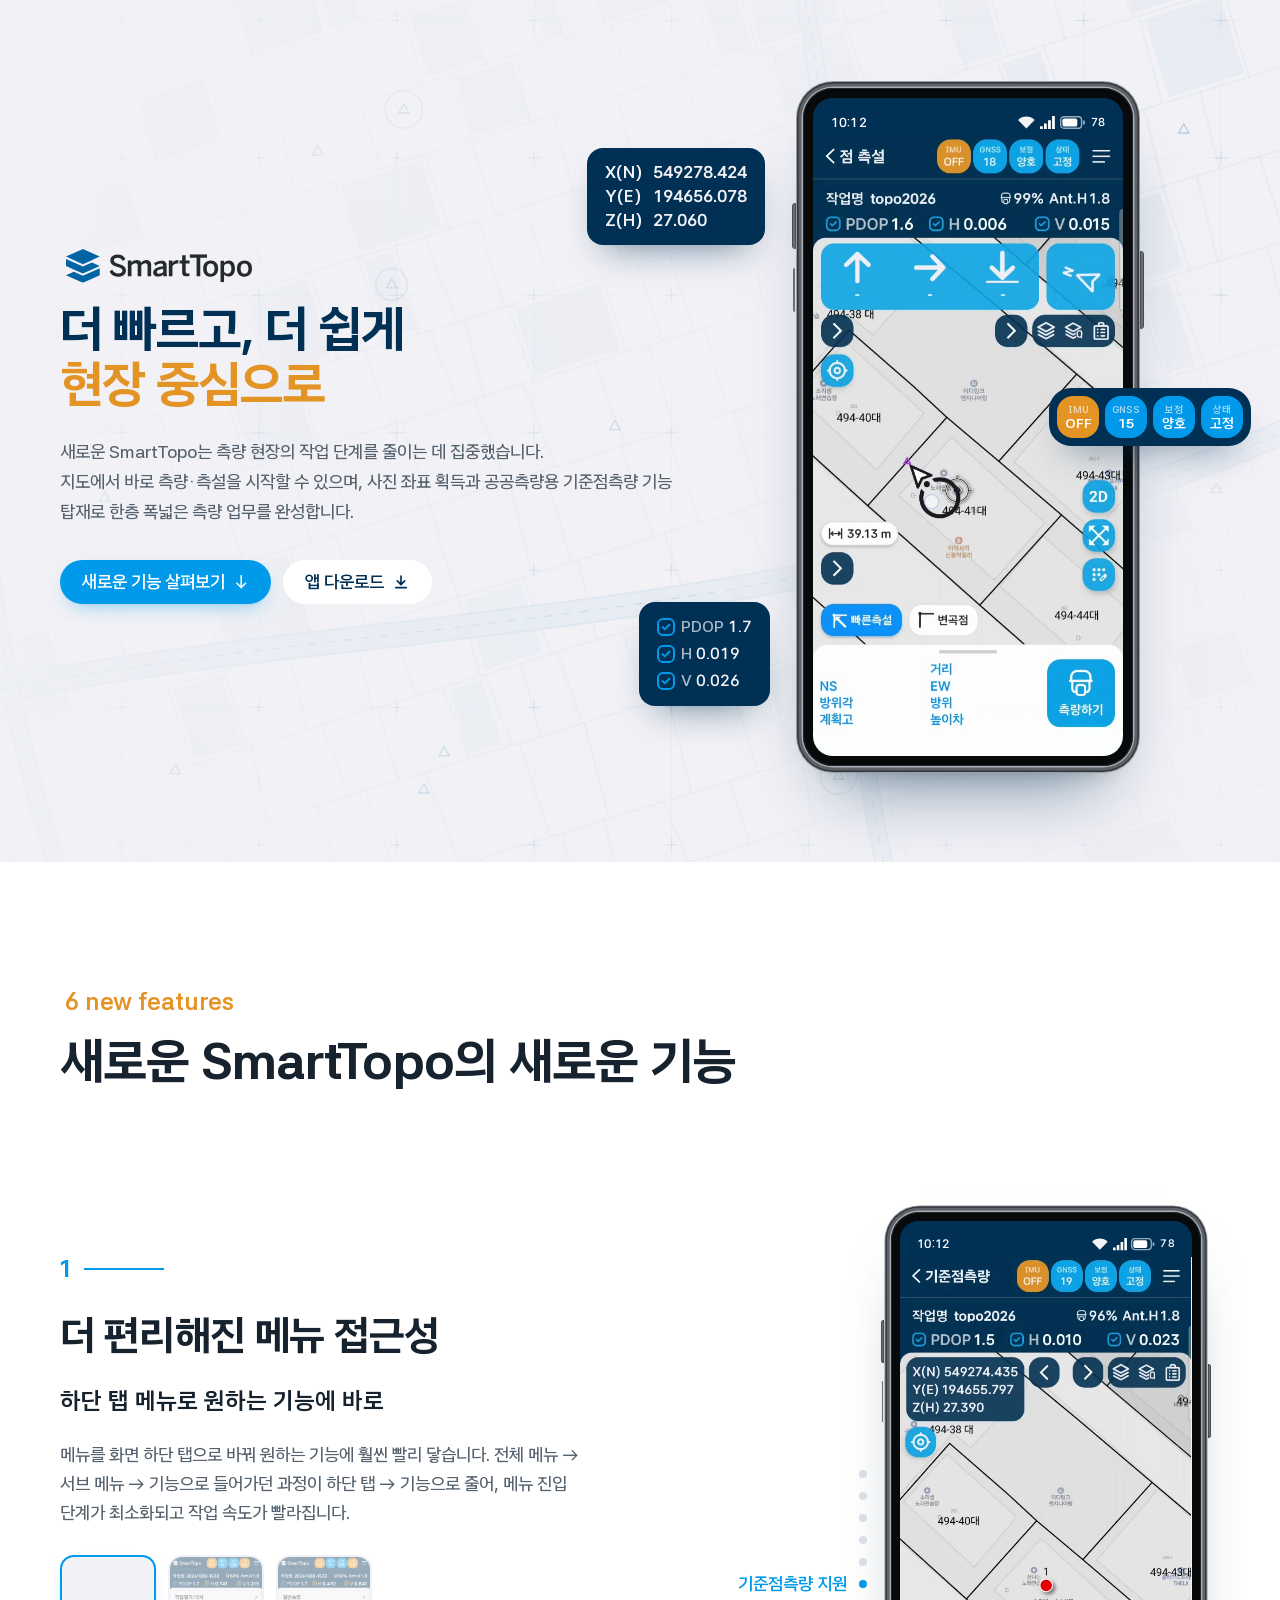
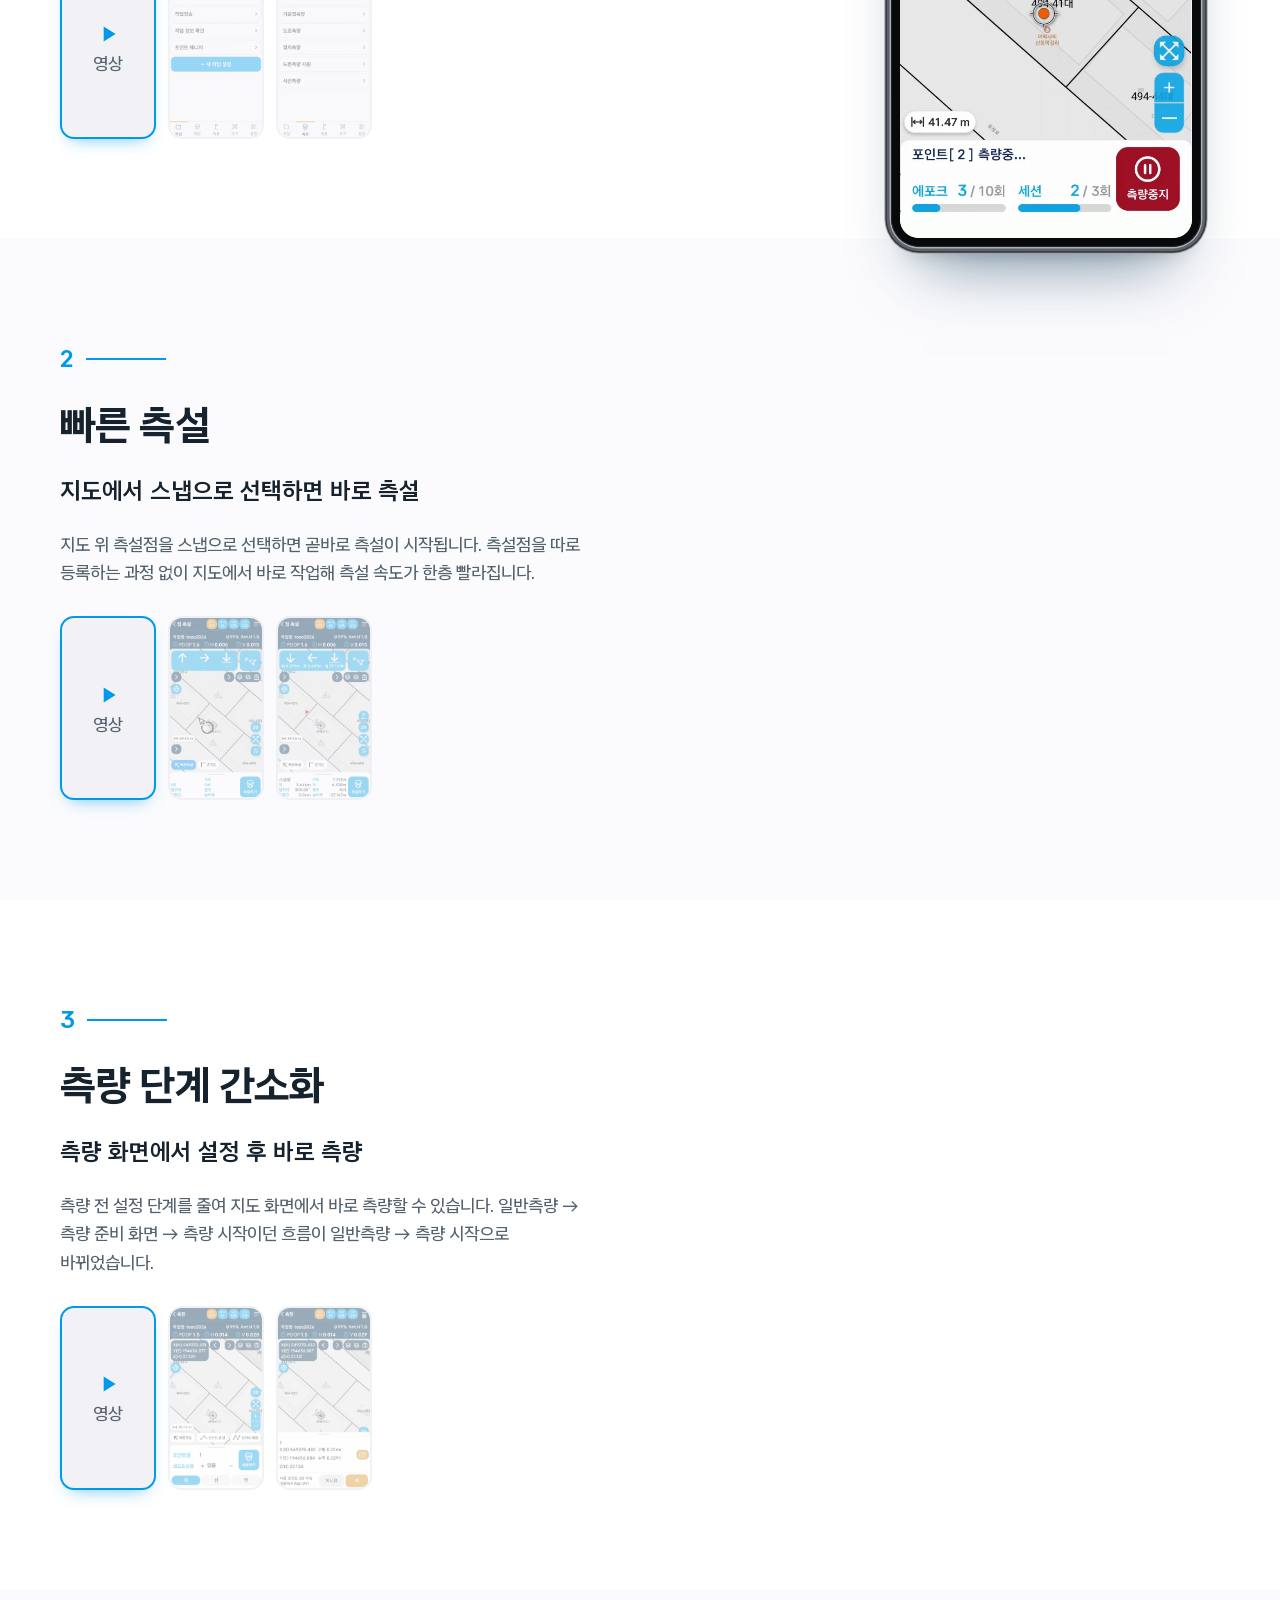
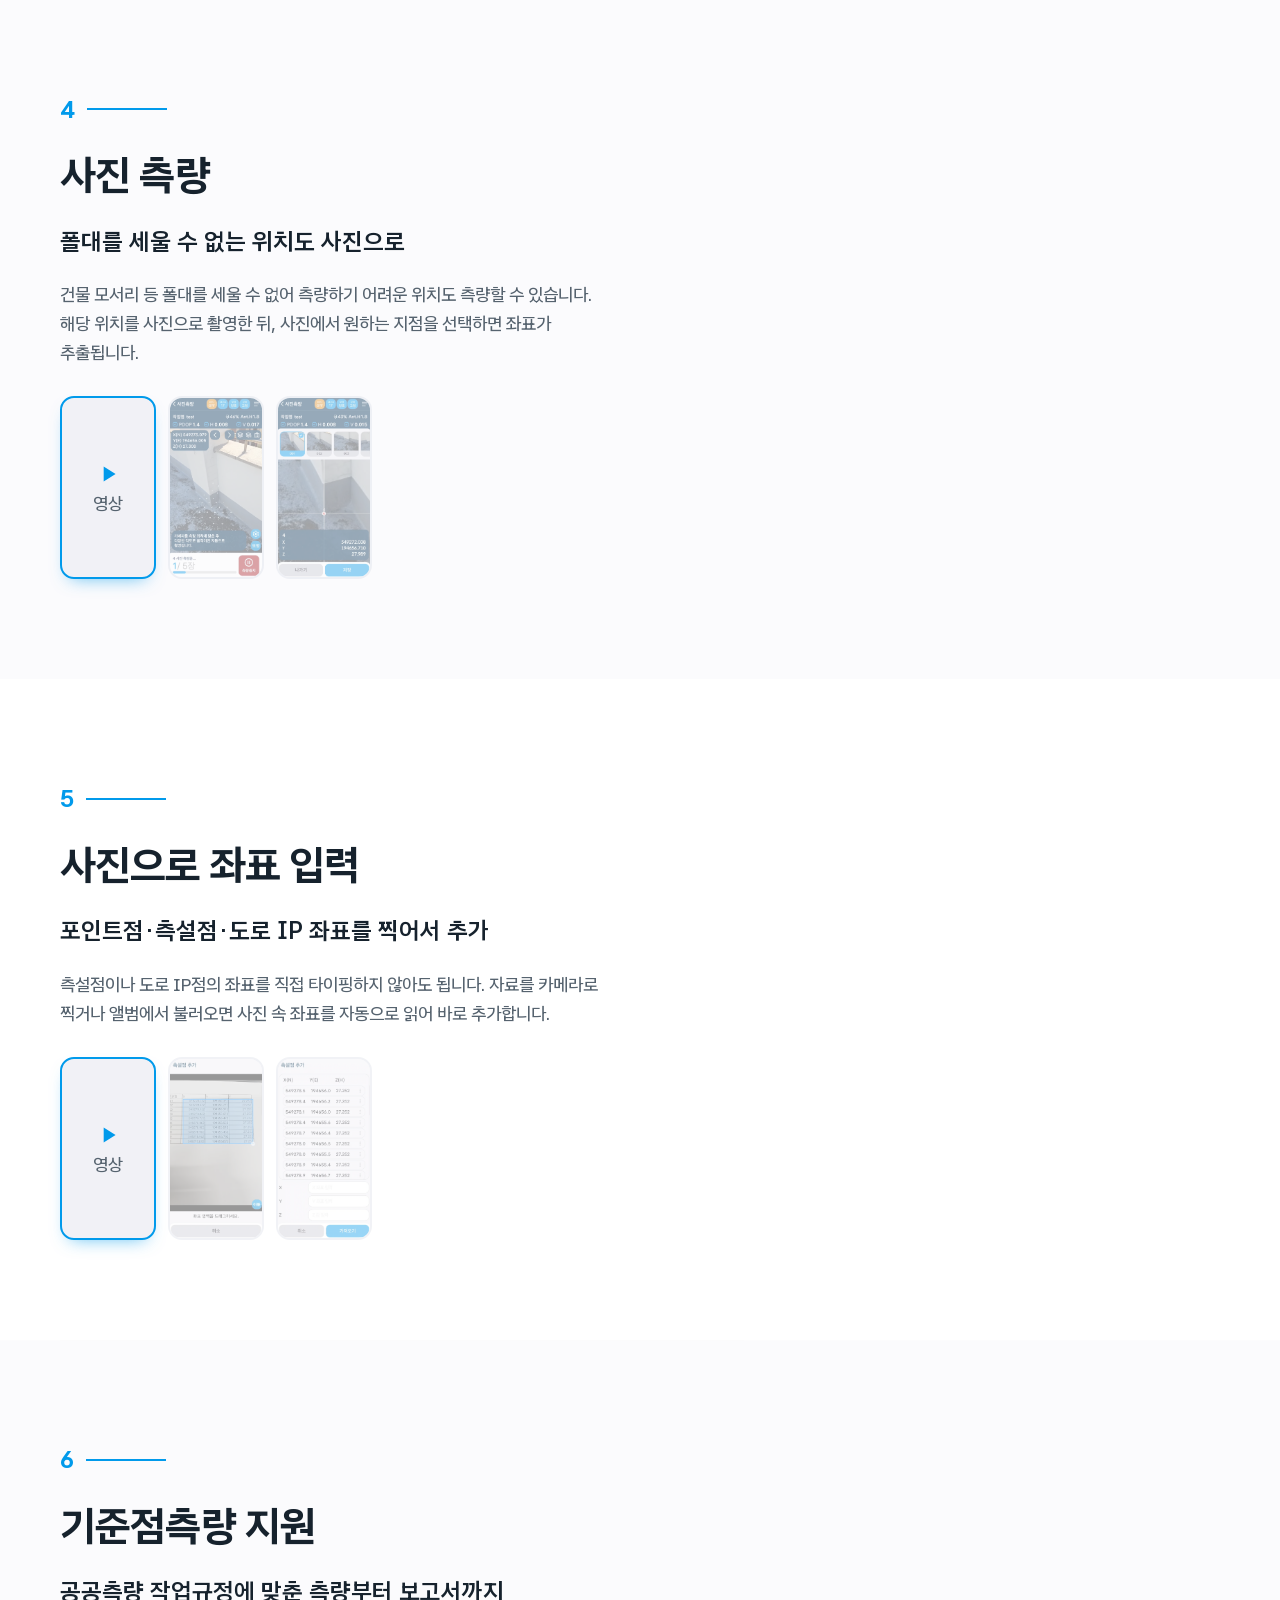
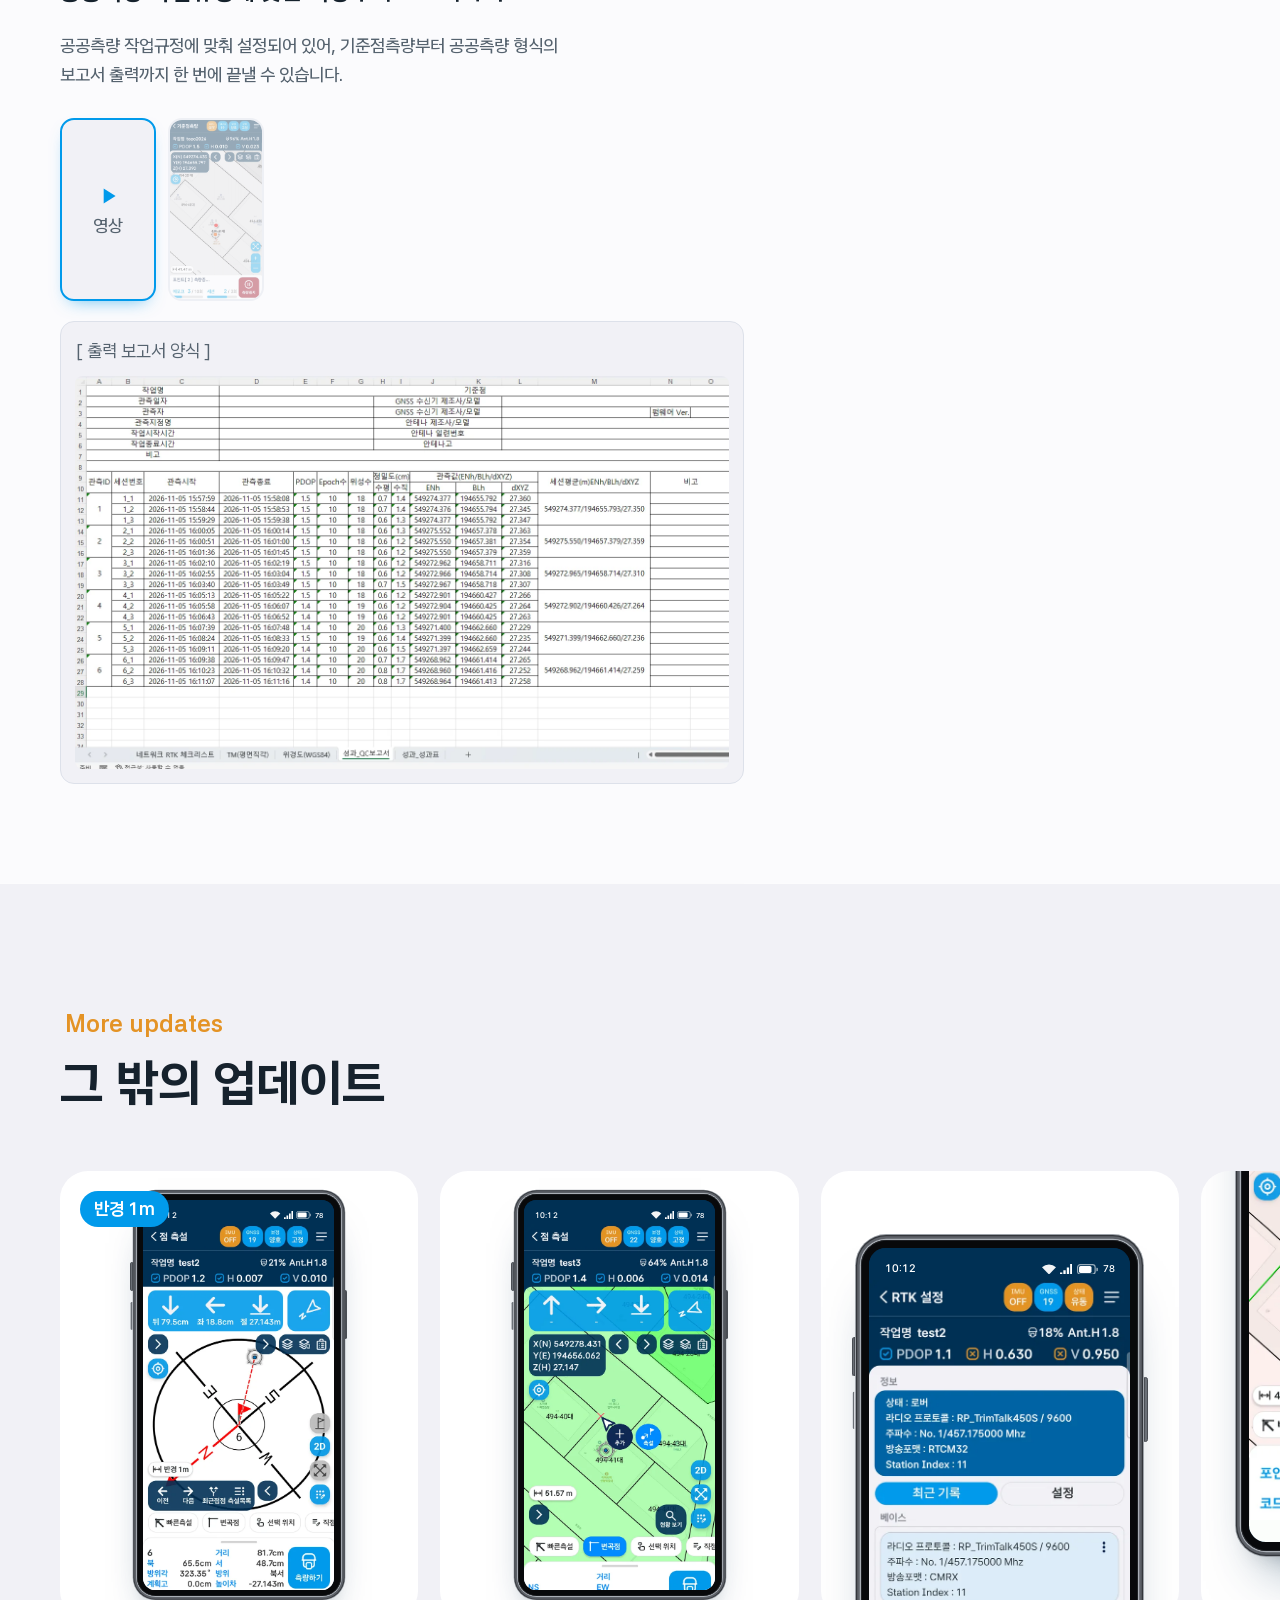
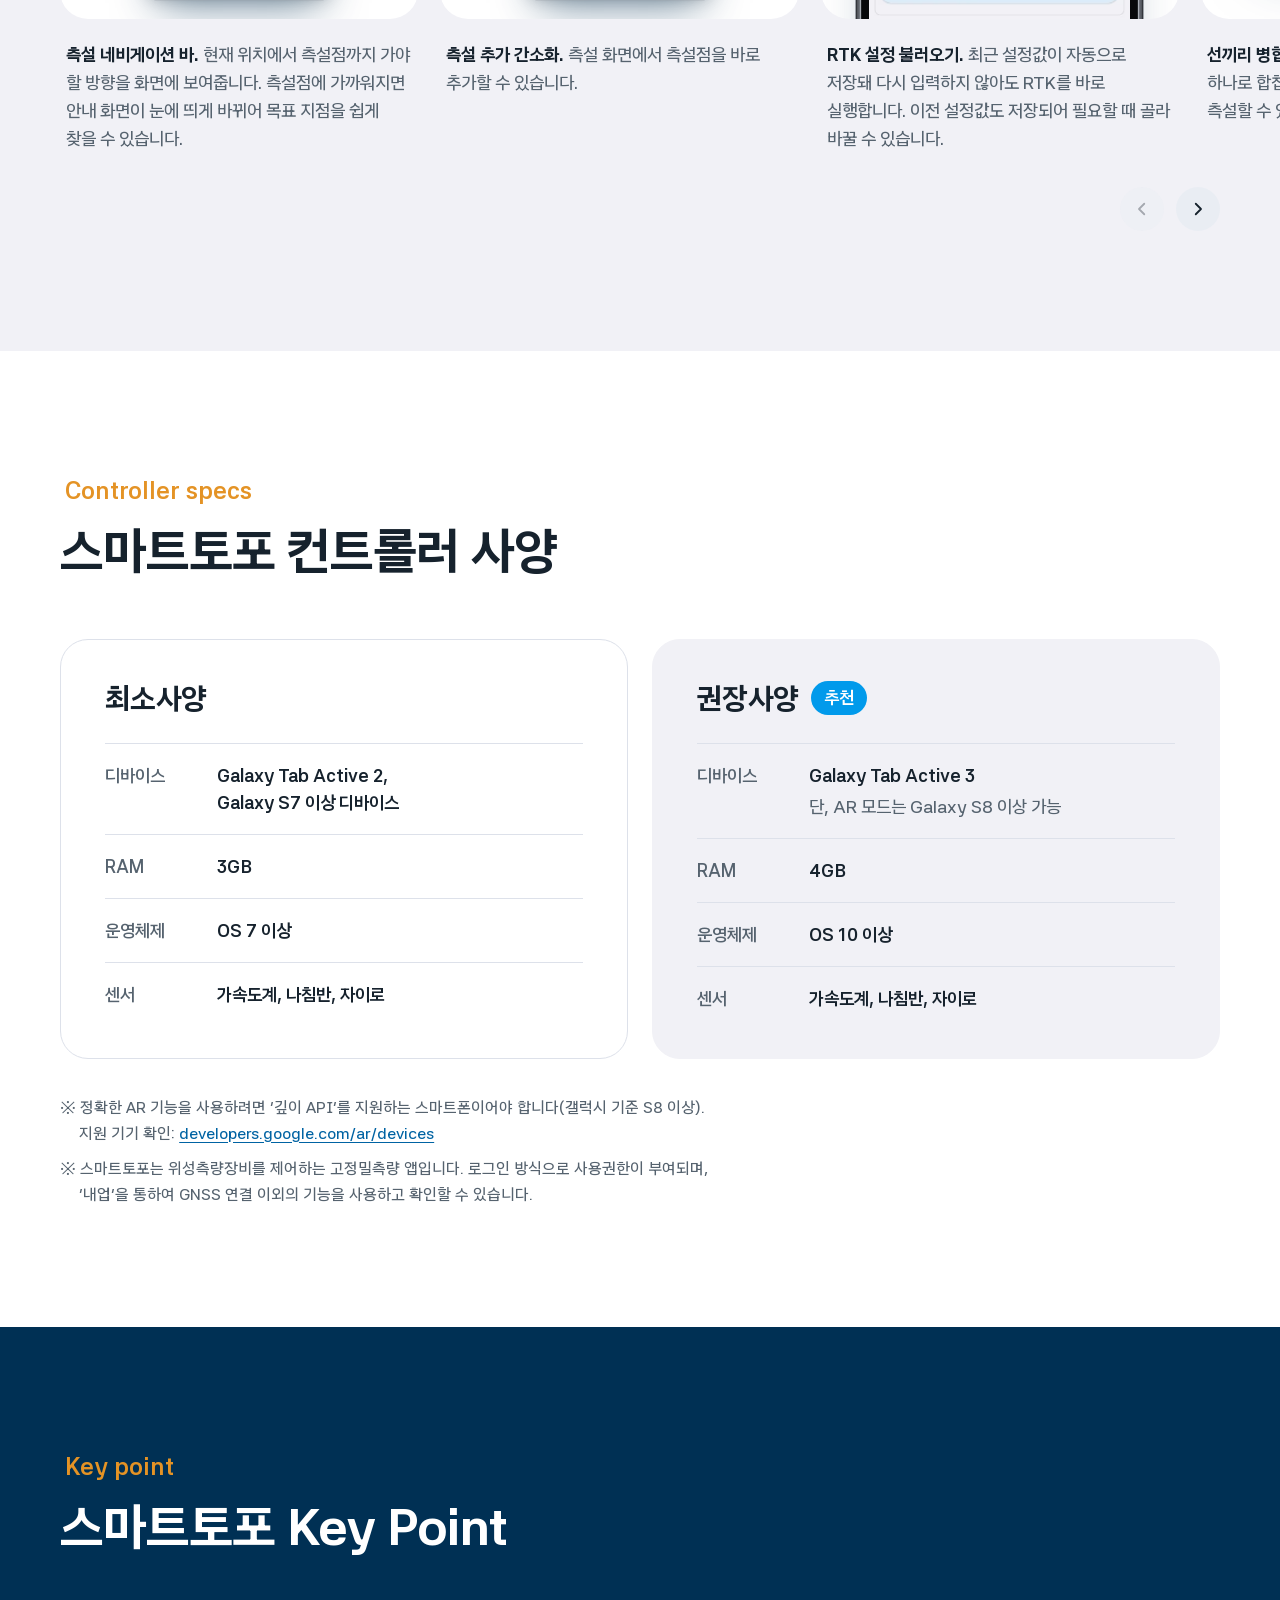
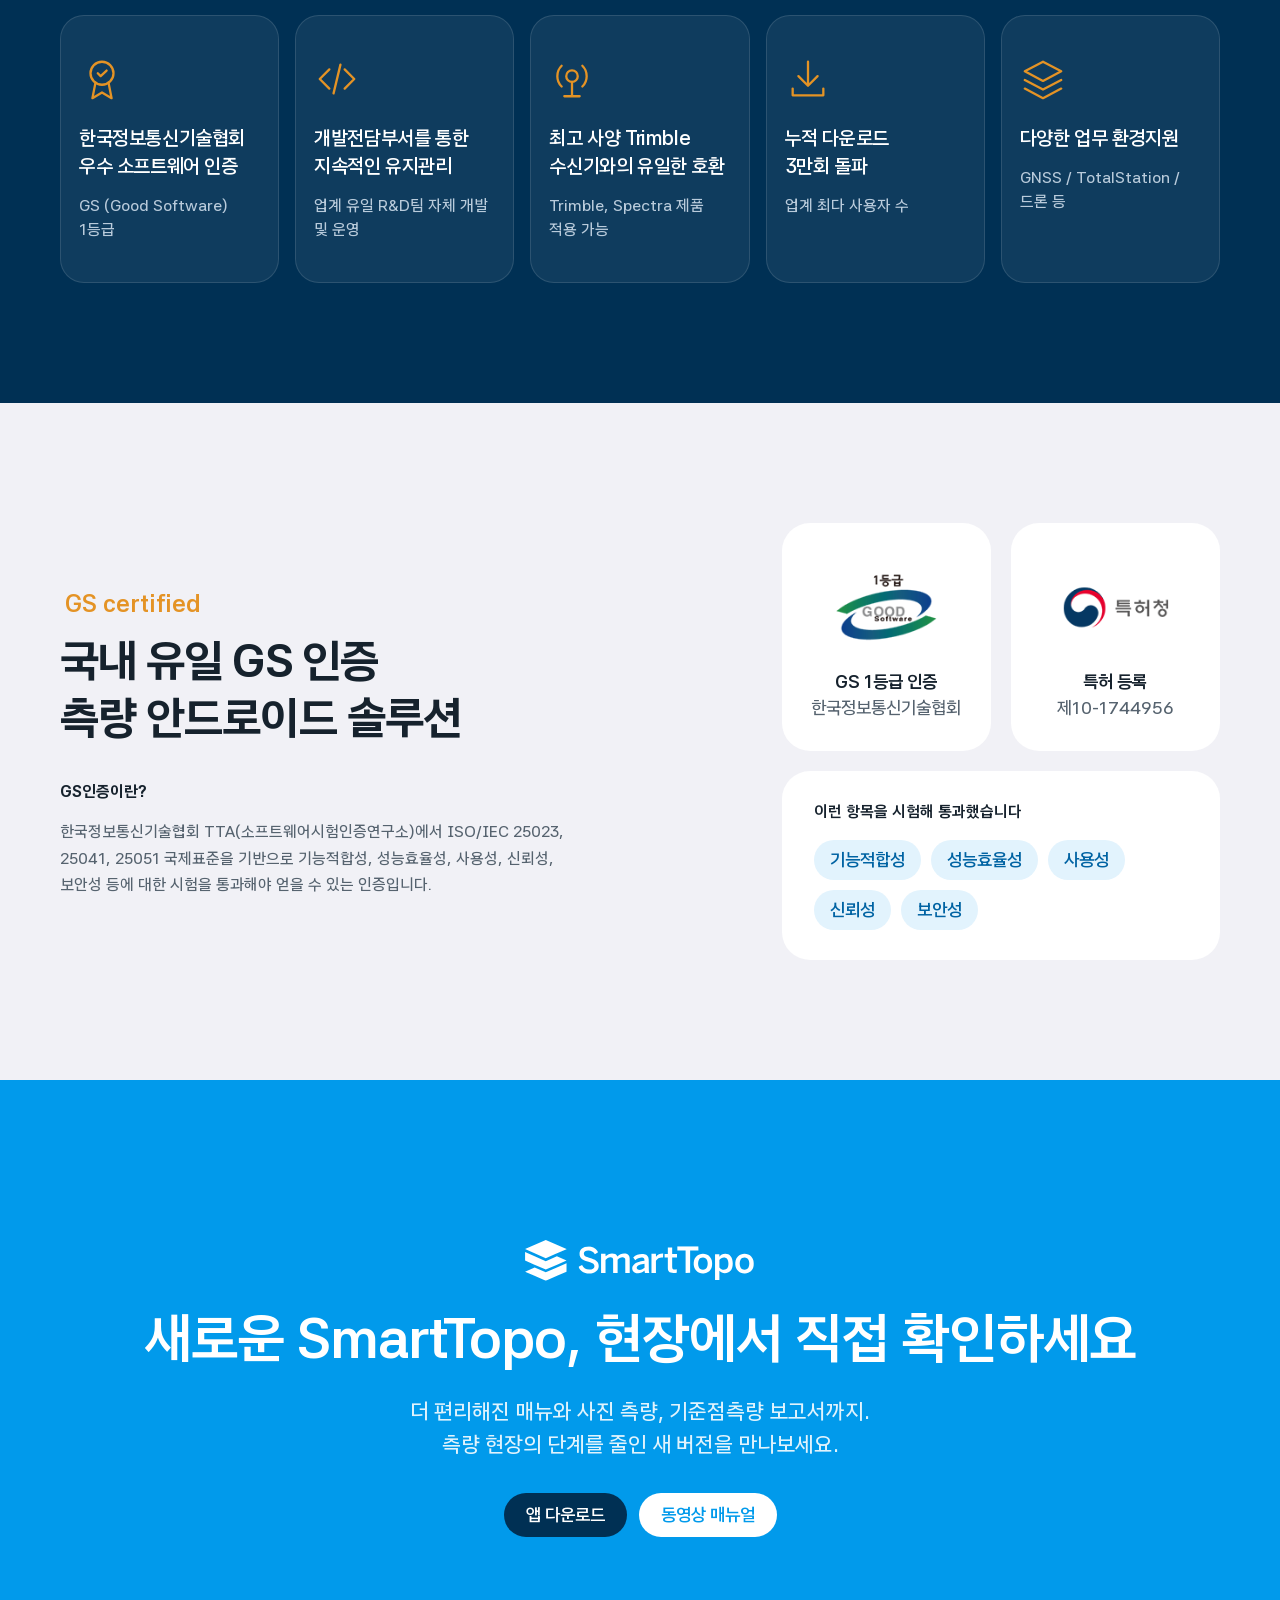
==== commit a4e1aae4: "테스트 페이지 업데이트 2026-11-24 13:20" ====
--- a/src/intro/index.html
+++ b/src/intro/index.html
@@ -30,6 +30,8 @@
 @keyframes st26-in{from{opacity:0;transform:translateX(28%) scale(.94);filter:brightness(1.25)}to{opacity:1;transform:none;filter:none}}
 @keyframes st26-out{from{opacity:1;transform:none}to{opacity:0;transform:translateX(-18%) scale(.94)}}
 @keyframes st26-blink{0%{opacity:0}25%{opacity:.55}100%{opacity:0}}
+@keyframes st26-tap{from{transform:scale(.35);opacity:1}to{transform:scale(1.9);opacity:0}}
+@keyframes st26-tapdot{0%{transform:scale(.5);opacity:0}15%{transform:scale(1);opacity:1}65%{transform:scale(.92);opacity:1}100%{transform:scale(.8);opacity:0}}
 /* 사이트(stopo.co.kr 제품소개) 안에 들어갔을 때: 서브 탭 바로 아래에서 히어로가 시작되도록 콘텐츠 영역 상단 여백 제거.
    이 블록이 있는 페이지에서만 적용됩니다. */
 #contents .subCont:has(#st26){padding-top:0}
@@ -140,7 +142,7 @@
   .phone .sbar{flex:none;height:calc(38 * var(--k));display:flex;align-items:flex-end;justify-content:space-between;padding:0 calc(18 * var(--k)) calc(7 * var(--k));background:var(--navy);color:#fff;font:600 calc(13 * var(--k))/1 var(--f-body);letter-spacing:.01em;font-variant-numeric:tabular-nums}
   .phone .sbar .ic{display:flex;align-items:center;gap:calc(5 * var(--k))}
   .phone .sbar svg{display:block;height:calc(13 * var(--k));width:auto;fill:#fff}
-  .phone .foot{flex:none;height:calc(26 * var(--k));background:#fff}
+  .phone .foot{flex:none;height:calc(26 * var(--k));background:var(--foot,#f0f1f4)}   /* 하단 띠 색은 화면(영상)마다 다름: 기능 데이터의 fc 값을 --foot 으로 넣음 */
   /* white strip under the app's bottom menu (no home indicator) */
   .phone .sbar .bt{font-size:calc(11.5 * var(--k));margin-left:calc(1 * var(--k))}
   .phone .media{position:relative;flex:none;width:100%;aspect-ratio:400/766;overflow:hidden;background:var(--bg)}
@@ -151,21 +153,29 @@
   .sec-head{display:grid;gap:8px;max-width:720px;margin-bottom:56px}
   .sec-head h2{font-size:clamp(36px,4vw,64px);font-weight:800;margin-bottom:0}
   .sec-head p{color:var(--amber);}
-  .features{background:var(--surface);padding-bottom:0;overflow-x:clip}
+  .features{background:var(--surface);padding-bottom:0}
   .fgrid{display:grid;grid-template-columns:minmax(0,1fr) 380px;gap:80px;position:relative;z-index:0}
   /* 기능 6개를 각각 화면 가로 전체 띠로: 섹션 제목+1·3·5 흰색(제목과 1번은 한 덩어리), 2·4·6 그레이 */
   .fitem{position:relative}
-  .fitem::before{content:"";position:absolute;inset:0 -100vmax;background:#fbfbfd;z-index:-1}   /* 2·4·6: 기본 그레이(#f1f1f6)보다 훨씬 연하게 */
-  .fitem:nth-child(odd)::before{background:var(--surface)}
+  .fitem::before{content:"";position:absolute;inset:0;background:#fbfbfd;box-shadow:0 0 0 100vmax #fbfbfd;clip-path:inset(0 -100vmax);z-index:-1}   /* 가로 전체 띠: 넓은 박스 대신 그림자로 늘려서 가로 스크롤·잘라내기(overflow clip) 없이 그림 → 사파리 고정 목업 흔들림 방지 */   /* 2·4·6: 기본 그레이(#f1f1f6)보다 훨씬 연하게 */
+  .fitem:nth-child(odd)::before{background:var(--surface);box-shadow:0 0 0 100vmax var(--surface)}
   .fgrid>.flist{padding-right:16px}
   .stage{position:sticky;top:70px;height:calc(100vh - 140px);max-height:820px;display:flex;align-items:center;justify-content:center;gap:24px}
   .stage .phone{width:min(310px,calc((100vh - 230px) * .47));flex:none}
   /* 목업 화면 전환: 비슷한 화면끼리도 바뀐 게 보이도록 새 화면은 오른쪽에서 밀려 들어오고, 이전 화면은 왼쪽으로 빠지며 흐려짐 + 화면 위 살짝 번쩍임 */
   .stage .media>video,.stage .media>img{opacity:0}
+  /* 하단 흰 띠(.foot)도 화면과 한 장처럼 같이 전환: 목업(스테이지)에서는 .foot 대신 각 영상·사진 아래에 같은 띠를 붙임 */
+  .stage .phone .foot{display:none}
+  .stage .phone .media{aspect-ratio:330/657.95}
+  .stage .media>video,.stage .media>img{box-sizing:content-box;bottom:auto;height:auto;aspect-ratio:400/766;border-bottom:calc(26 * var(--k)) solid var(--foot,#f0f1f4)}
   .stage .media>.on{opacity:1;z-index:2;animation:st26-in .7s var(--ease) both}
   .stage .media>.was{z-index:1;animation:st26-out .7s var(--ease) both}
   .stage .media::after{content:"";position:absolute;inset:0;z-index:3;background:#fff;opacity:0;pointer-events:none}
   .stage .media.swap::after{animation:st26-blink .5s ease-out}
+  /* 영상 속 하단 메뉴 터치를 또렷하게: 녹화된 터치 시점에 맞춰 영상 위에 터치 효과(퍼지는 링 + 눌리는 점) */
+  .phone>.tapfx{position:absolute;z-index:6;width:80px;height:80px;border-radius:50%;transform:translate(-50%,-50%);pointer-events:none}   /* 휴대폰 틀 위에 띄움: 영상 영역·하단(.foot)에 잘리지 않고 목업 밖으로 나가도 됨 */
+  .tapfx::before{content:"";position:absolute;inset:0;border-radius:50%;background:rgba(1,154,235,.28);border:3px solid rgba(1,154,235,.9);animation:st26-tap .75s ease-out forwards}
+  .tapfx::after{content:"";position:absolute;inset:36%;border-radius:50%;background:rgba(255,255,255,.95);box-shadow:0 0 0 4px rgba(1,154,235,.9),0 4px 10px rgba(0,48,84,.35);animation:st26-tapdot .75s ease-out forwards}
   .rail{display:flex;flex-direction:column;align-items:center;gap:14px;font-family:var(--f-mono);font-size:18px;color:var(--ink-2)}
   .rail i{position:relative;display:block;width:8px;height:8px;border-radius:50%;background:var(--line);transition:background .3s,transform .4s var(--ease)}
   .rail i.on{background:var(--blue);transform:scale(1)}
@@ -208,6 +218,7 @@
   .utile{position:relative;aspect-ratio:4/5;border-radius:28px;overflow:hidden;background:#ffffff;isolation:isolate}
   .utile .phone{position:absolute;transition:transform .9s var(--ease)}
   .utile .phone{transform-origin:50% 50%}
+  .utile .phone.nofoot .foot{display:none}   /* 화면 이미지 아래 하단 띠 없이, 목업 아래 끝을 이미지 끝에 맞춤 */
   .uitem:hover .utile .phone{transform:scale(1.03)}
   .uitem figcaption{font-size:18px;line-height:1.55;color:var(--ink-2);padding-inline:6px;max-width:30em; font-weight:500}
   .uitem figcaption b{color:var(--ink);font-weight:800}
@@ -294,6 +305,7 @@
     .closing img.sym{animation:none}
     .stage .media>*,.utile .media>img{transition:none}
     .stage .media>*,.stage .media.swap::after{animation:none}
+    .tapfx{display:none}
   }
 }
 </style>
@@ -315,8 +327,8 @@
       </div>
     </div>
     <div class="hero-stage" id="heroStage">
-      <div class="phone"><div class="screen">
-        <video src="assets/f2.mp4" poster="assets/s2a.webp" autoplay muted loop playsinline aria-label="빠른 측설 화면 녹화"></video>
+      <div class="phone" style="--foot:#fbfefb"><div class="screen">
+        <video src="assets/hero.mp4" poster="assets/s2a.webp" autoplay muted loop playsinline aria-label="빠른 측설, 사진 측량, 측량 단계 간소화 화면 녹화"></video>
       </div></div>
       <div class="readout r1" style="--d:0" data-depth="18">
         <div class="row"><span>X(N)</span><span id="cx">549278.428</span></div>
@@ -470,22 +482,21 @@
 /* ---------- data ---------- */
 const F=[
  {id:'f1',t:'더 편리해진 메뉴 접근성',s:'하단 탭 메뉴로 원하는 기능에 바로',d:'메뉴를 화면 하단 탭으로 바꿔 원하는 기능에 훨씬 빨리 닿습니다. 전체 메뉴 → 서브 메뉴 → 기능으로 들어가던 과정이 하단 탭 → 기능으로 줄어, 메뉴 진입 단계가 최소화되고 작업 속도가 빨라집니다.',v:'f1',im:['s1a','s1b'],alt:['작업 탭 화면','측량 탭 화면']},
- {id:'f2',t:'빠른 측설',s:'지도에서 스냅으로 선택하면 바로 측설',d:'지도 위 측설점을 스냅으로 선택하면 곧바로 측설이 시작됩니다. 측설점을 따로 등록하는 과정 없이 지도에서 바로 작업해 측설 속도가 한층 빨라집니다.',v:'f2',im:['s2a','s2b'],alt:['지도에서 측설점 스냅 선택','선택 즉시 측설 시작']},
- {id:'f3',t:'측량 단계 간소화',s:'측량 화면에서 설정 후 바로 측량',d:'측량 전 설정 단계를 줄여 지도 화면에서 바로 측량할 수 있습니다. 일반측량 → 측량 준비 화면 → 측량 시작이던 흐름이 일반측량 → 측량 시작으로 바뀌었습니다.',v:'f3',im:['s3a','s3b'],alt:['지도 화면에서 측량','측량 진행 화면']},
- {id:'f4',t:'사진 측량',s:'폴대를 세울 수 없는 위치도 사진으로',d:'건물 모서리 등 폴대를 세울 수 없어 측량하기 어려운 위치도 측량할 수 있습니다. 해당 위치를 사진으로 촬영한 뒤, 사진에서 원하는 지점을 선택하면 좌표가 추출됩니다.',v:'f4',im:['s4a','s4b'],alt:['여러 각도에서 자동 촬영','사진에서 지점 선택 후 좌표 추출']},
- {id:'f5',t:'사진으로 좌표 입력',s:'포인트점·측설점·도로 IP 좌표를 찍어서 추가',d:'측설점이나 도로 IP점의 좌표를 직접 타이핑하지 않아도 됩니다. 자료를 카메라로 찍거나 앨범에서 불러오면 사진 속 좌표를 자동으로 읽어 바로 추가합니다.',v:'f5',im:['s5a','s5b'],alt:['좌표 영역을 드래그해 인식','인식된 좌표 목록']},
- {id:'f6',t:'기준점측량 지원',s:'공공측량 작업규정에 맞춘 측량부터 보고서까지',d:'공공측량 작업규정에 맞춰 설정되어 있어, 기준점측량부터 공공측량 형식의 보고서 출력까지 한 번에 끝낼 수 있습니다.',v:'f6',im:['s6a'],alt:['기준점측량 진행 화면'],report:true}
+ {id:'f2',fc:'#fbfefb',t:'빠른 측설',s:'지도에서 스냅으로 선택하면 바로 측설',d:'지도 위 측설점을 스냅으로 선택하면 곧바로 측설이 시작됩니다. 측설점을 따로 등록하는 과정 없이 지도에서 바로 작업해 측설 속도가 한층 빨라집니다.',v:'f2',im:['s2a','s2b'],alt:['지도에서 측설점 스냅 선택','선택 즉시 측설 시작']},
+ {id:'f3',fc:'#fbfefb',t:'측량 단계 간소화',s:'측량 화면에서 설정 후 바로 측량',d:'측량 전 설정 단계를 줄여 지도 화면에서 바로 측량할 수 있습니다. 일반측량 → 측량 준비 화면 → 측량 시작이던 흐름이 일반측량 → 측량 시작으로 바뀌었습니다.',v:'f3',im:['s3a','s3b'],alt:['지도 화면에서 측량','측량 진행 화면']},
+ {id:'f4',fc:'#fbfefb',t:'사진 측량',s:'폴대를 세울 수 없는 위치도 사진으로',d:'건물 모서리 등 폴대를 세울 수 없어 측량하기 어려운 위치도 측량할 수 있습니다. 해당 위치를 사진으로 촬영한 뒤, 사진에서 원하는 지점을 선택하면 좌표가 추출됩니다.',v:'f4',im:['s4a','s4b'],alt:['여러 각도에서 자동 촬영','사진에서 지점 선택 후 좌표 추출']},
+ {id:'f5',fc:'#fbfefb',t:'사진으로 좌표 입력',s:'포인트점·측설점·도로 IP 좌표를 찍어서 추가',d:'측설점이나 도로 IP점의 좌표를 직접 타이핑하지 않아도 됩니다. 자료를 카메라로 찍거나 앨범에서 불러오면 사진 속 좌표를 자동으로 읽어 바로 추가합니다.',v:'f5',im:['s5a','s5b'],alt:['좌표 영역을 드래그해 인식','인식된 좌표 목록']},
+ {id:'f6',fc:'#fbfefb',t:'기준점측량 지원',s:'공공측량 작업규정에 맞춘 측량부터 보고서까지',d:'공공측량 작업규정에 맞춰 설정되어 있어, 기준점측량부터 공공측량 형식의 보고서 출력까지 한 번에 끝낼 수 있습니다.',v:'f6',im:['s6a'],alt:['기준점측량 진행 화면'],report:true}
 ];
 const U=[
- {k:'Stakeout nav',t:'측설 네비게이션 바',d:'현재 위치에서 측설점까지 가야 할 방향을 화면에 보여줍니다. 측설점에 가까워지면 안내 화면이 눈에 띄게 바뀌어 목표 지점을 쉽게 찾을 수 있습니다.',im:'nav1m',seq:[['nav1m','반경 1m'],['nav30','반경 30cm'],['nav10','반경 10cm']],crop:'full'},
- {k:'Stakeout',t:'측설 추가 간소화',d:'측설 화면에서 측설점을 바로 추가할 수 있습니다.',im:'u_addlist',crop:'full'},
+ {k:'Stakeout nav',t:'측설 네비게이션 바',d:'현재 위치에서 측설점까지 가야 할 방향을 화면에 보여줍니다. 측설점에 가까워지면 안내 화면이 눈에 띄게 바뀌어 목표 지점을 쉽게 찾을 수 있습니다.',im:'nav1m',seq:[['nav1m','반경 1m'],['nav30','반경 30cm'],['nav10','반경 10cm']],crop:'full',nofoot:true},
+ {k:'Stakeout',t:'측설 추가 간소화',d:'측설 화면에서 측설점을 바로 추가할 수 있습니다.',im:'u_addlist',crop:'full',nofoot:true},
  {k:'RTK',t:'RTK 설정 불러오기',d:'최근 설정값이 자동으로 저장돼 다시 입력하지 않아도 RTK를 바로 실행합니다. 이전 설정값도 저장되어 필요할 때 골라 바꿀 수 있습니다.',im:'u_rtk',crop:'top'},
- {k:'Drawing',t:'선끼리 병합',d:'도면에서 서로 떨어져 있는 선을 하나로 합칩니다. 두 개로 나뉜 선도 한 번에 이어서 측설할 수 있습니다.',im:'u_merge',crop:'bottom'},
+ {k:'Drawing',t:'선끼리 병합',d:'도면에서 서로 떨어져 있는 선을 하나로 합칩니다. 두 개로 나뉜 선도 한 번에 이어서 측설할 수 있습니다.',im:'u_merge',crop:'bottom',fc:'#fbfefb'},
  {k:'Weather',t:'현장 날씨 안내',d:'현재 위치의 기상청 날씨와 2시간 후 예보를 표시합니다.',im:'u_weather',crop:'zoom',cx:.646,right:.99,fy:.44},
- {k:'Import',t:'DXF 포인트 가져오기',d:'포인트 매니저에서 DXF 도면 파일의 포인트를 바로 불러옵니다.',im:'u_dxf',crop:'bottom'},
- {k:'Export',t:'CSV 내보내기',d:'포인트 매니저의 포인트 목록을 파일명을 지정해 CSV로 내보냅니다.',im:'u_csv',crop:'bottom'},
- {k:'Restore',t:'삭제 포인트 복구',d:'실수로 지운 포인트를 삭제 포인트 목록에서 골라 되살립니다.',im:'u_restore',crop:'bottom'},
- {k:'Snap',t:'스냅 기능 확대',d:'측설 화면에서도 지도 위 점을 스냅으로 집어 바로 작업할 수 있습니다.',im:'u_snap',crop:'full'}
+ {k:'Import',t:'DXF 포인트 가져오기',d:'포인트 매니저에서 DXF 도면 파일의 포인트를 바로 불러옵니다.',im:'u_dxf',crop:'bottom',fc:'#fbfefb'},
+ {k:'Export',t:'CSV 내보내기',d:'포인트 매니저의 포인트 목록을 파일명을 지정해 CSV로 내보냅니다.',im:'u_csv',crop:'bottom',fc:'#fbfefb'},
+ {k:'Snap',t:'스냅 기능 확대',d:'측설 화면에서도 지도 위 점을 스냅으로 집어 바로 작업할 수 있습니다.',im:'u_snap',crop:'full',nofoot:true}
 ];
 
 /* ---------- build features ---------- */
@@ -499,10 +510,10 @@
     ${f.im.map((m,j)=>`<button type="button" class="thumb" id="t${i}-${j}" data-f="${i}" data-src="assets/${m}.webp" aria-pressed="false" aria-label="${f.alt[j]}"><img src="assets/${m}.webp" alt="" loading="lazy"></button>`).join('')}
   </div>
   ${f.report?`<figure class="report" style="margin:0"><figcaption>[ 출력 보고서 양식 ]</figcaption><img src="assets/report.webp" alt="공공측량 형식의 기준점측량 출력 보고서" loading="lazy"></figure>`:''}
-  <div class="m-phone"><div class="phone"><div class="screen"><video data-src="assets/${f.v}.mp4" poster="assets/${f.im[0]}.webp" muted loop playsinline preload="none" aria-label="${f.t} 화면 녹화"></video></div></div></div>`;
+  <div class="m-phone"><div class="phone"${f.fc?` style="--foot:${f.fc}"`:''}><div class="screen"><video data-src="assets/${f.v}.mp4" poster="assets/${f.im[0]}.webp" muted loop playsinline preload="none" aria-label="${f.t} 화면 녹화"></video></div></div></div>`;
   list.appendChild(a);
   const v=document.createElement('video');Object.assign(v,{muted:true,loop:true,playsInline:true,preload:'none'});
-  v.setAttribute('muted','');v.setAttribute('playsinline','');v.dataset.src=`assets/${f.v}.mp4`;v.poster=`assets/${f.im[0]}.webp`;v.setAttribute('aria-label',f.t+' 화면 녹화');
+  v.setAttribute('muted','');v.setAttribute('playsinline','');v.dataset.src=`assets/${f.v}.mp4`;v.poster=`assets/${f.im[0]}.webp`;v.setAttribute('aria-label',f.t+' 화면 녹화');if(f.fc)v.style.setProperty('--foot',f.fc);
   scr.appendChild(v);
   const t=document.createElement('i');t.innerHTML=`<span>${f.t}</span>`;rail.appendChild(t);
 });
@@ -524,12 +535,31 @@
   const b=e.target.closest('.thumb');if(!b)return;
   const i=+b.dataset.f;setActive(i);
   b.parentElement.querySelectorAll('.thumb').forEach(x=>x.setAttribute('aria-pressed',x===b));
-  if(b.classList.contains('vid')){vidOn(i)}else{if(layer&&layer.tagName==='IMG'&&layer.getAttribute('src')===b.dataset.src)return;const still=stills[0]===layer?stills[1]:stills[0];still.src=b.dataset.src;still.alt=b.getAttribute('aria-label');vids[i].pause();show(still)}
+  if(b.classList.contains('vid')){vidOn(i)}else{if(layer&&layer.tagName==='IMG'&&layer.getAttribute('src')===b.dataset.src)return;const still=stills[0]===layer?stills[1]:stills[0];still.src=b.dataset.src;still.alt=b.getAttribute('aria-label');still.style.setProperty('--foot',F[i].fc||'#f0f1f4');vids[i].pause();show(still)}
 });
 const desk=matchMedia('(min-width: 961px)');
 const io=new IntersectionObserver(es=>{es.forEach(e=>{if(e.isIntersecting&&desk.matches)setActive(+e.target.dataset.i)})},{rootMargin:'-45% 0px -45% 0px'});
 list.querySelectorAll('.fitem').forEach(a=>io.observe(a));
 if(desk.matches) setActive(0);
+/* 영상 위 터치 효과: 영상별 터치 시점(초)과 위치(영상 가로·세로 %) — f1 하단 탭(측량·측설·도구·설정) 터치를 녹화 영상에서 읽어 맞춤 */
+const TAPS={hero:[[6.82,84,92],[15.4,42.5,26],[18.48,40,25.8],[19.57,65.7,28],[24.41,38,25.3],[28.98,88.7,24.8],[30.26,67.5,95],[33.37,85,83.4]],   /* 상단 목업: 빠른 측설(0s) → 사진 측량(6.57s) → 측량 단계 간소화(32.4s) 이어 붙인 영상 */
+  f3:[[0.97,85,83.4]],   /* 측량 단계 간소화: 화면을 1초 보여준 뒤 '측량하기' 버튼 */
+  f4:[[0.25,84,92],[8.83,42.5,26],[11.91,40,25.8],[13.0,65.7,28],[17.84,38,25.3],[22.41,88.7,24.8],[23.69,67.5,95]],   /* 사진 측량: 촬영하기 → 사진 썸네일 선택 → 저장 */
+  f5:[[2.93,50,80.3],[4.0,58,89.5],[5.04,60,88],[7.9,72.5,96.3],[11.5,75,95.3],[13.88,13,21.5],[19.7,72.5,17.8],[21.4,80,23.5],[22.85,80,95.8],[27.62,35,95.8]],   /* 사진으로 좌표 입력: 측설목록 → 가져오기 → 사진 → 확인 → 촬영 → 영역 드래그 → 행 선택 → 가져오기 → 취소 */
+  f6:[[1.07,86.5,94.9],[3.49,41,87],[5.53,67.8,96.3]],   /* 기준점측량: 측량하기 → 자동설정 후 측량 → 적용 */
+  f1:[[0.03,10.5,96.6],[1.02,32.3,96.9],[2.49,56.3,96.3],[4.07,71.3,95.8],[5.49,89.8,95.6]]};
+function tapAt(v,x,y){const ph=v.closest('.phone');if(!ph)return;const a=v.getBoundingClientRect(),b=ph.getBoundingClientRect(),k=ph.offsetWidth/b.width||1;
+  const d=document.createElement('span');d.className='tapfx';d.style.left=((a.left-b.left)+a.width*x/100)*k+'px';d.style.top=((a.top-b.top)+a.width*766/400*y/100)*k+'px';ph.appendChild(d);setTimeout(()=>d.remove(),800)}
+if(!RM) R.querySelectorAll('video').forEach(v=>{
+  const key=(v.dataset.src||v.getAttribute('src')||'').replace(/^.*\/|\.mp4$/g,''),T=TAPS[key];if(!T)return;
+  let last=0,run=false;
+  const tick=()=>{if(v.paused||v.ended){run=false;return}
+    const ct=v.currentTime;if(ct<last)last=-1;                         // 반복 재생으로 처음으로 돌아감
+    T.forEach(([t,x,y])=>{if(t>last&&t<=ct&&ct-t<.4)tapAt(v,x,y)});
+    last=ct;requestAnimationFrame(tick)};
+  v.addEventListener('playing',()=>{last=v.currentTime;if(!run){run=true;requestAnimationFrame(tick)}});
+  if(!v.paused&&!run){last=v.currentTime;run=true;requestAnimationFrame(tick)}   // 상단 목업처럼 이미 재생 중인 영상
+});
 /* mobile inline videos */
 const mio=new IntersectionObserver(es=>es.forEach(e=>{const v=e.target;if(e.isIntersecting){if(!v.src)v.src=v.dataset.src;if(!RM)v.play().catch(()=>{})}else v.pause()}),{threshold:.35});
 list.querySelectorAll('.m-phone video').forEach(v=>mio.observe(v));
@@ -539,7 +569,7 @@
 U.forEach(u=>{const f=document.createElement('figure');f.className='uitem';
   const ims=u.seq?u.seq.map(([m,l],j)=>`<img${j?' class="off"':''} src="assets/${m}.webp" alt="${u.t}, ${l}" loading="lazy" width="540" height="1033">`).join('')
     :`<img src="assets/${u.im}.webp" alt="${u.t} 화면" loading="lazy" width="540" height="1033">`;
-  f.innerHTML=`<div class="utile">${u.seq?`<span class="tag" aria-hidden="true">${u.seq[0][1]}</span>`:''}<div class="phone"><div class="screen">${ims}</div></div></div><figcaption><b>${u.t}.</b> ${u.d}</figcaption>`;
+  f.innerHTML=`<div class="utile">${u.seq?`<span class="tag" aria-hidden="true">${u.seq[0][1]}</span>`:''}<div class="phone${u.nofoot?' nofoot':''}"${u.fc?` style="--foot:${u.fc}"`:''}><div class="screen">${ims}</div></div></div><figcaption><b>${u.t}.</b> ${u.d}</figcaption>`;
   f._u=u;car.appendChild(f)});
 car.querySelectorAll('.screen').forEach(dev);
 /* phone is centred with roomy side margins; only the top and/or bottom is cropped:
@@ -549,8 +579,8 @@
   let pw=W*.775;
   /* zoom: right edge pinned at u.right·W; width chosen so screen point u.cx lands at the card centre */
   if(u.crop==='zoom')pw=(u.right-.5)*W/(1-10/330-u.cx*(1-20/330));
-  const K=1/330,chromeH=p=>p*84*K,mediaH=p=>p*(1-20*K)*766/400;   /* bezel + status bar scale with the phone */
-  if(u.crop==='full')pw=Math.min(pw,(H-2*m)/((1-20*K)*766/400+84*K));   /* full: whole phone fits in the tile */
+  const K=1/330,CH=u.nofoot?58:84,chromeH=p=>p*CH*K,mediaH=p=>p*(1-20*K)*766/400;   /* bezel + status bar scale with the phone */
+  if(u.crop==='full')pw=Math.min(pw,(H-2*m)/((1-20*K)*766/400+CH*K));   /* full: whole phone fits in the tile */
   const mh=mediaH(pw),phH=mh+chromeH(pw),pad=pw*10*K,head=pw*48*K;
   let top;
   if(u.crop==='full') top=(H-phH)/2;
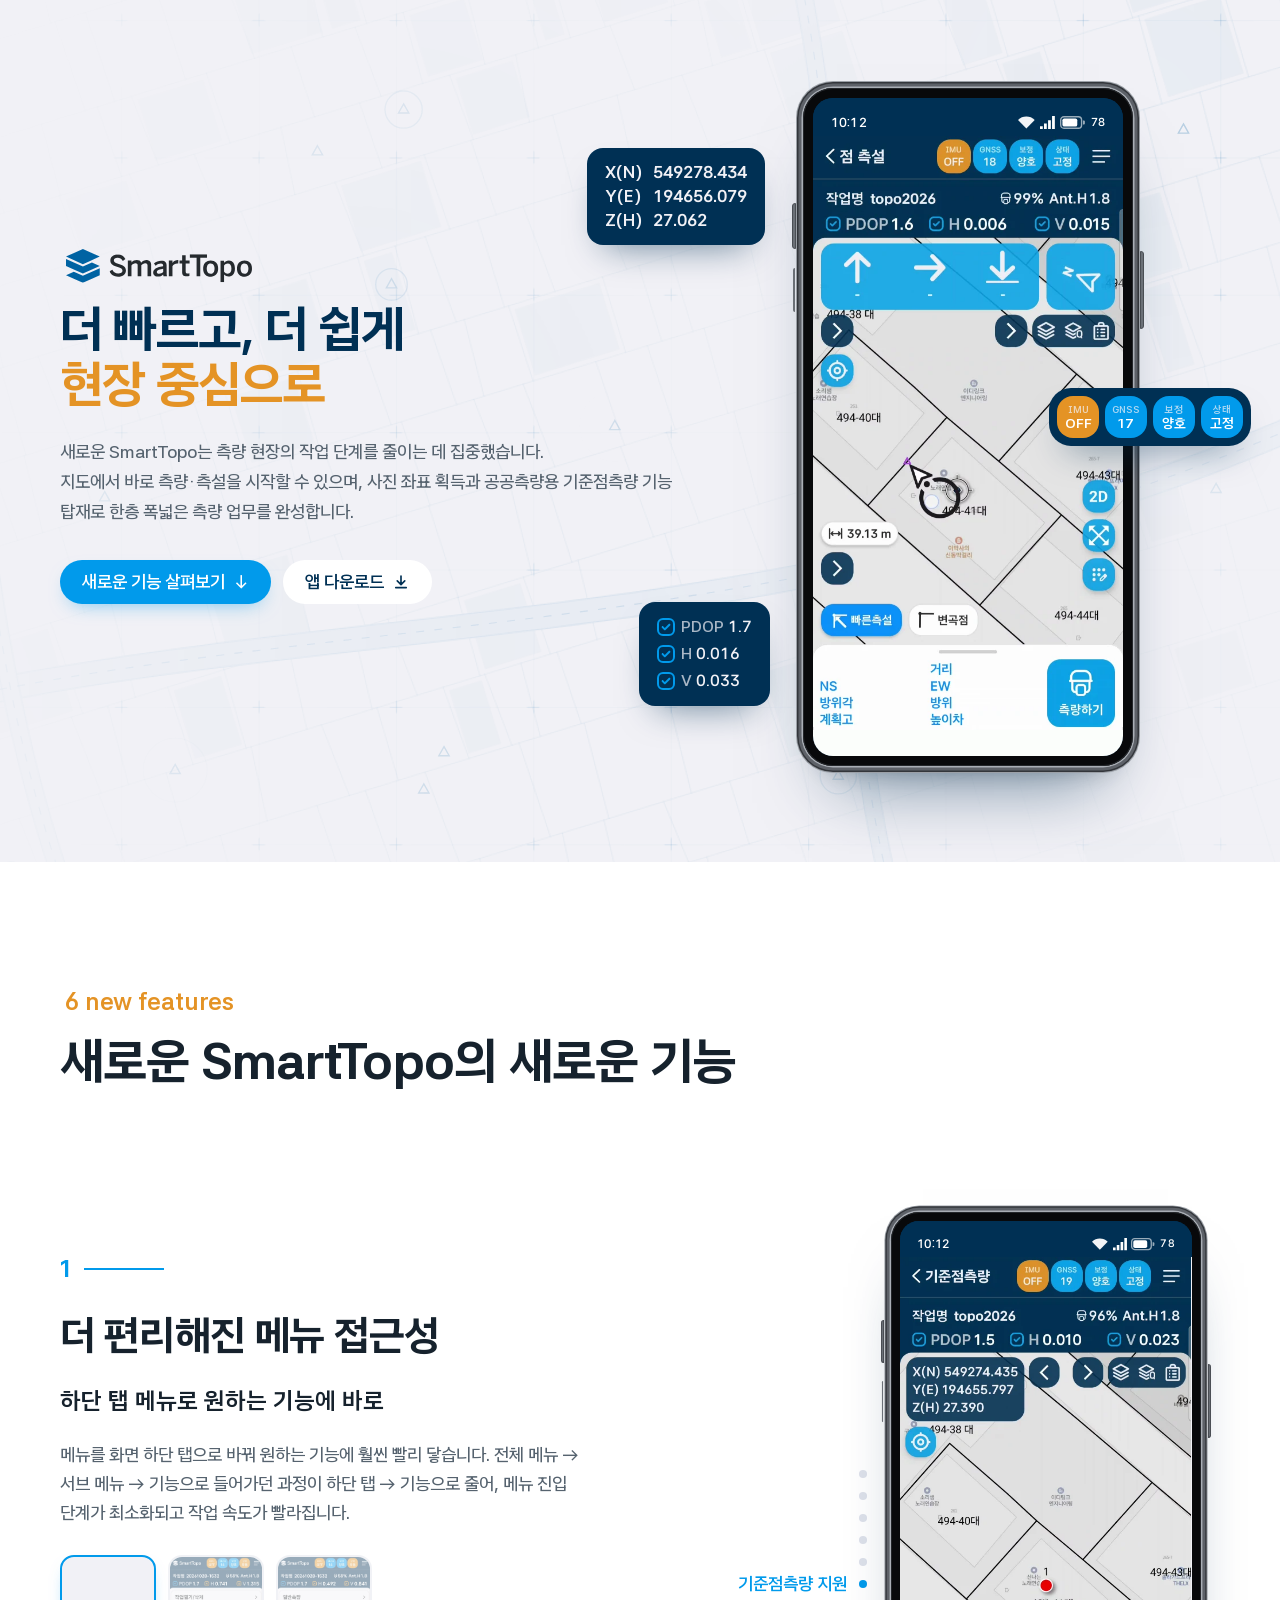
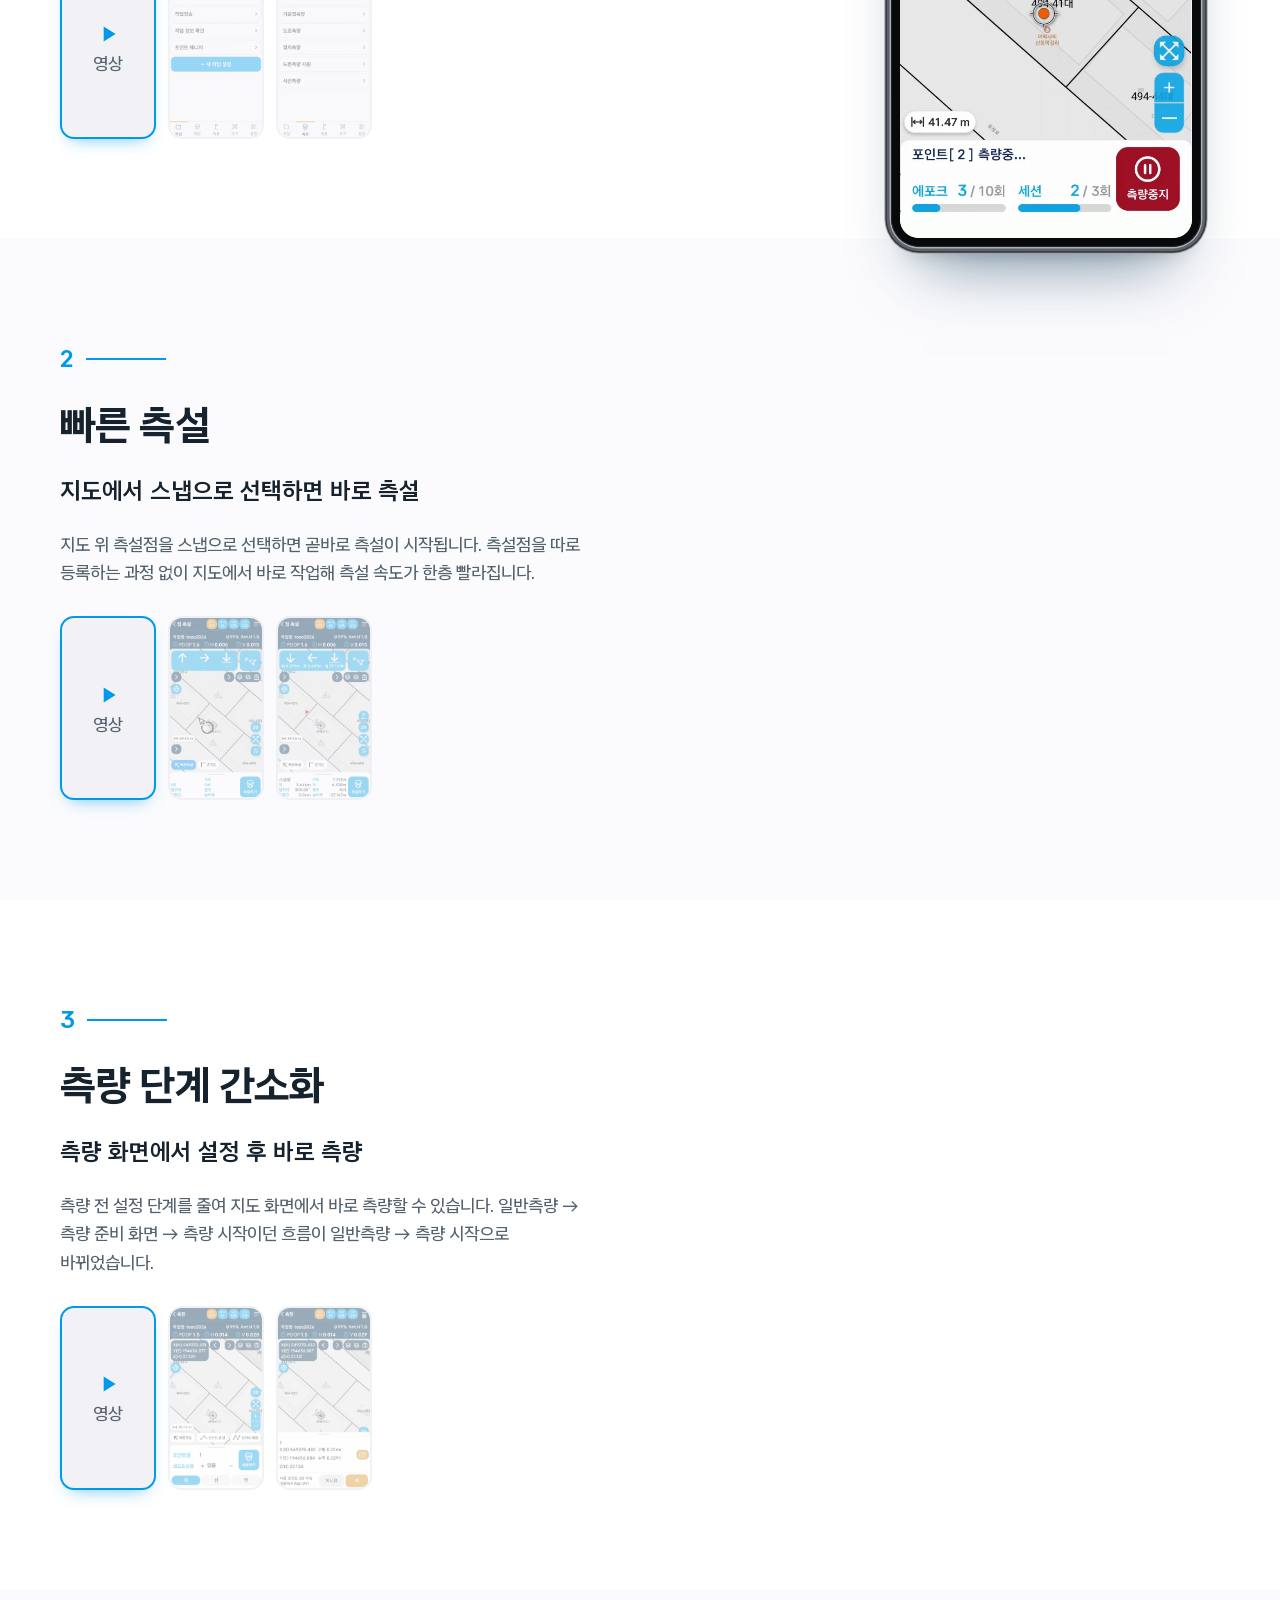
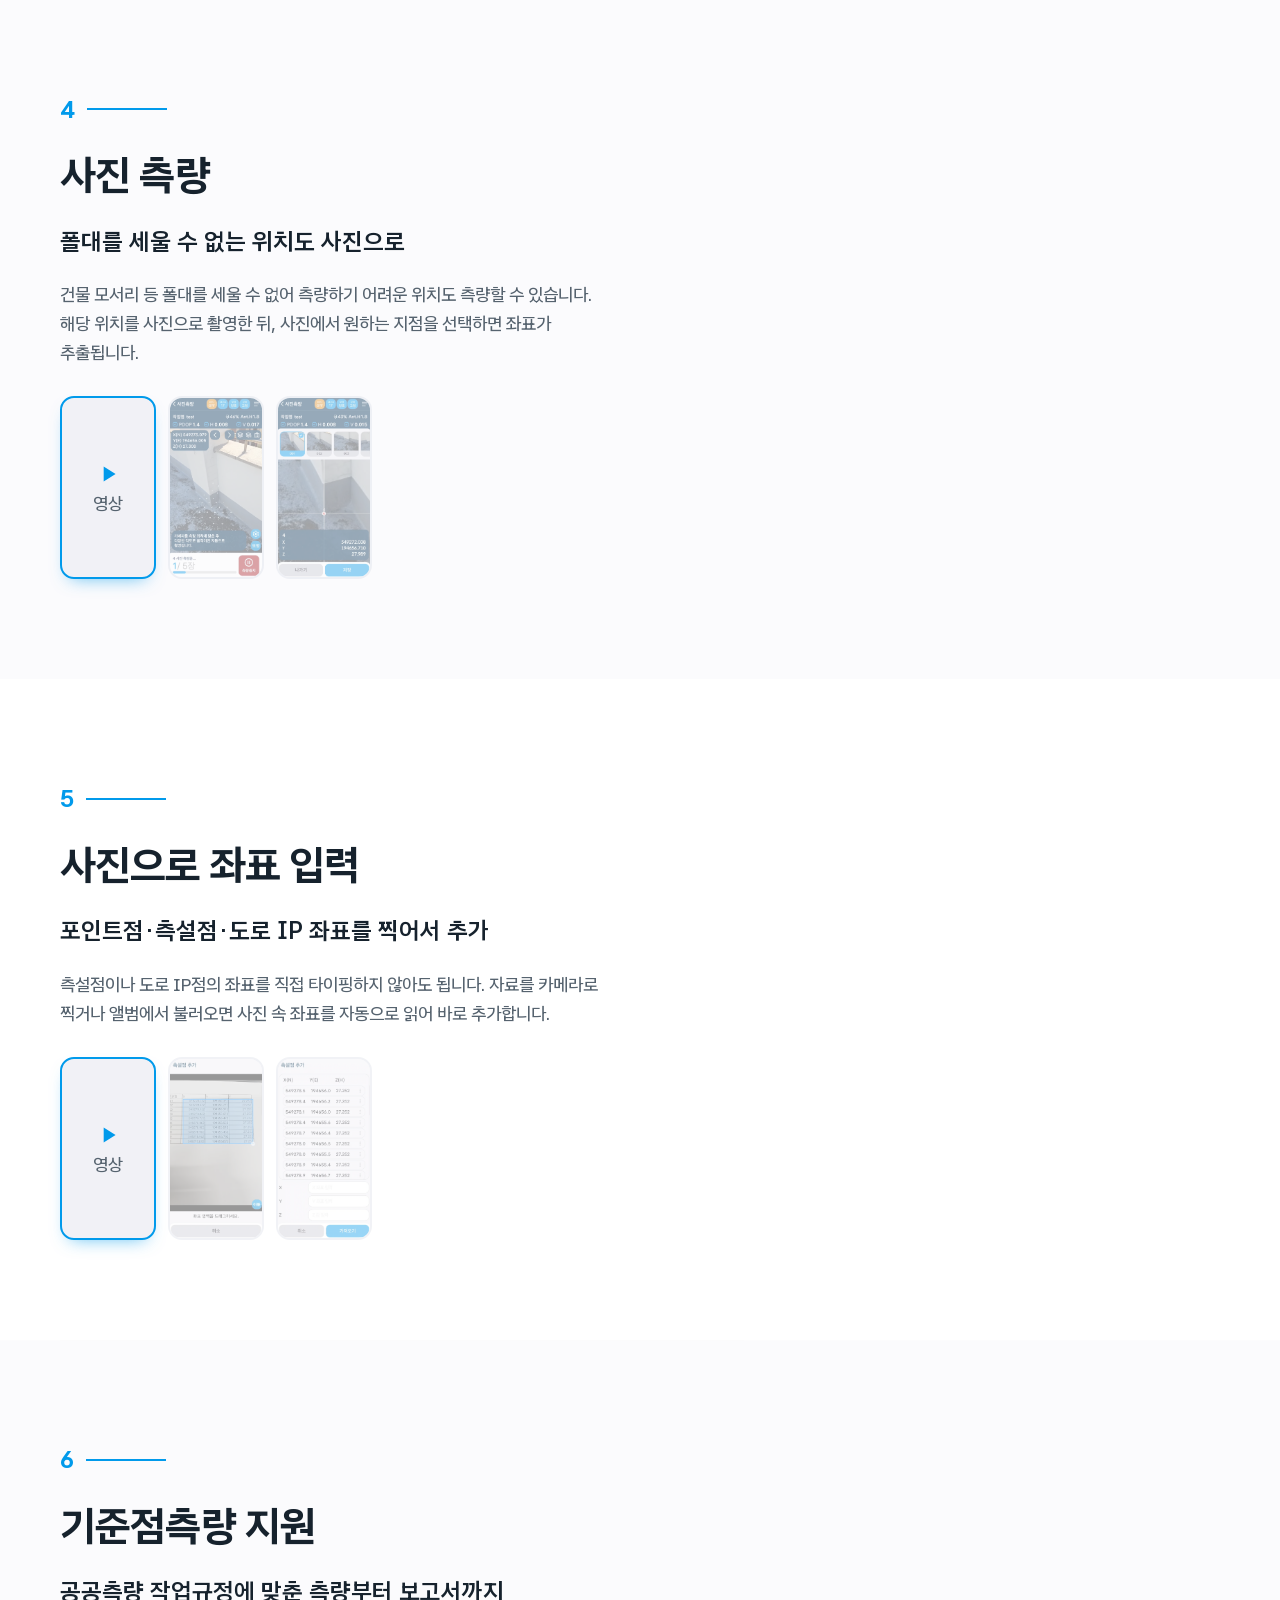
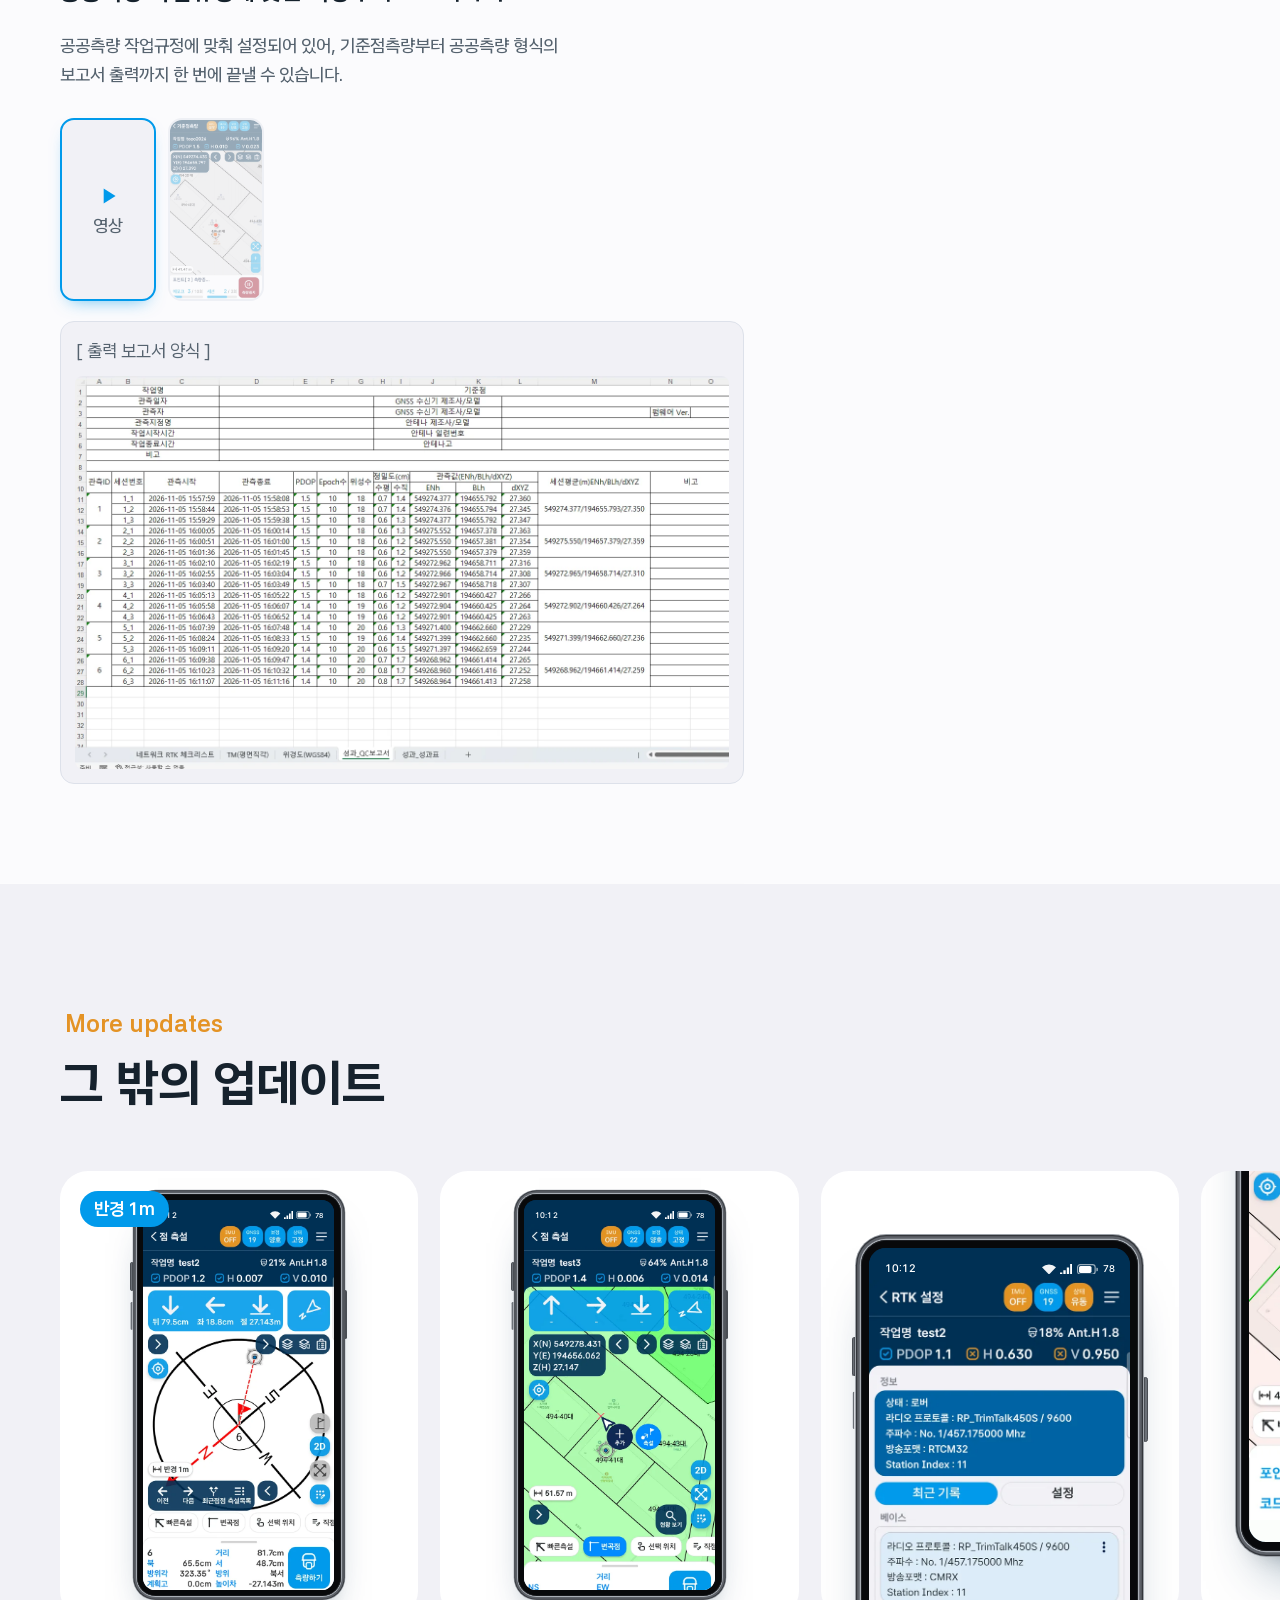
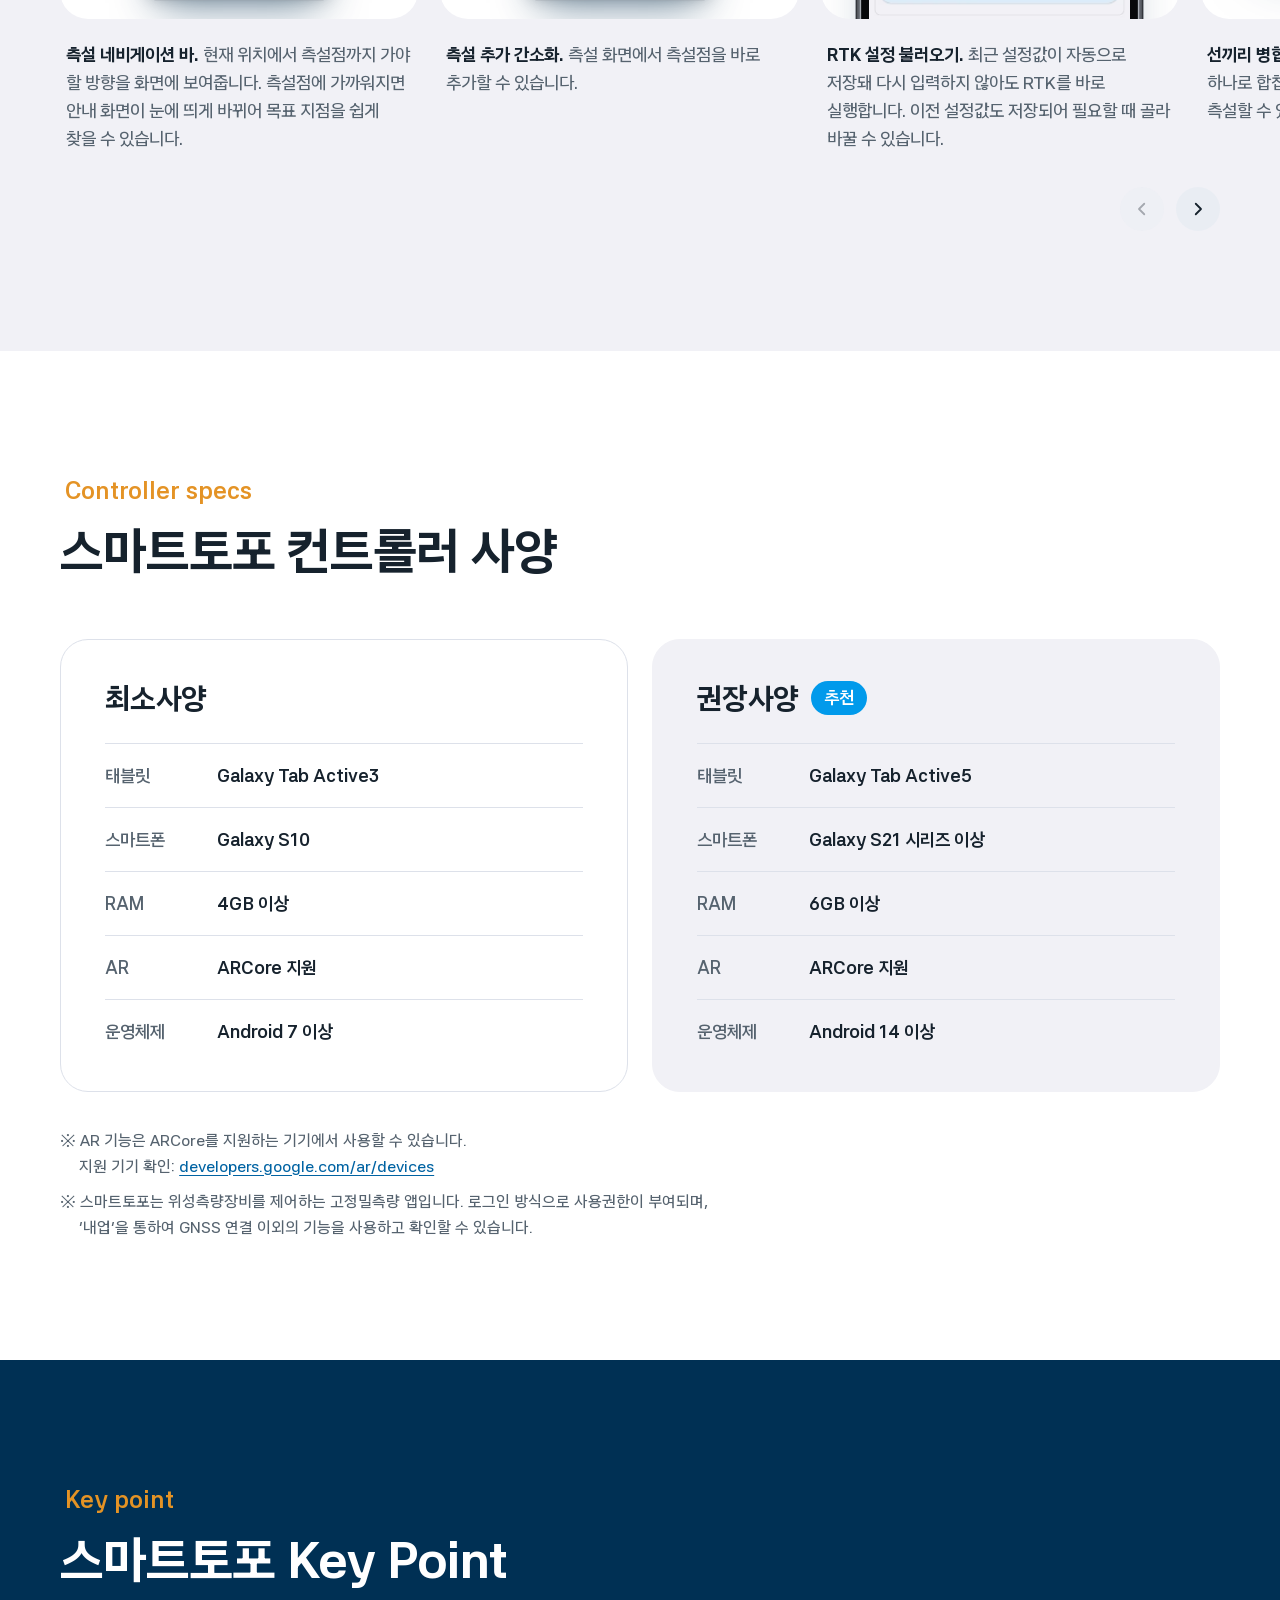
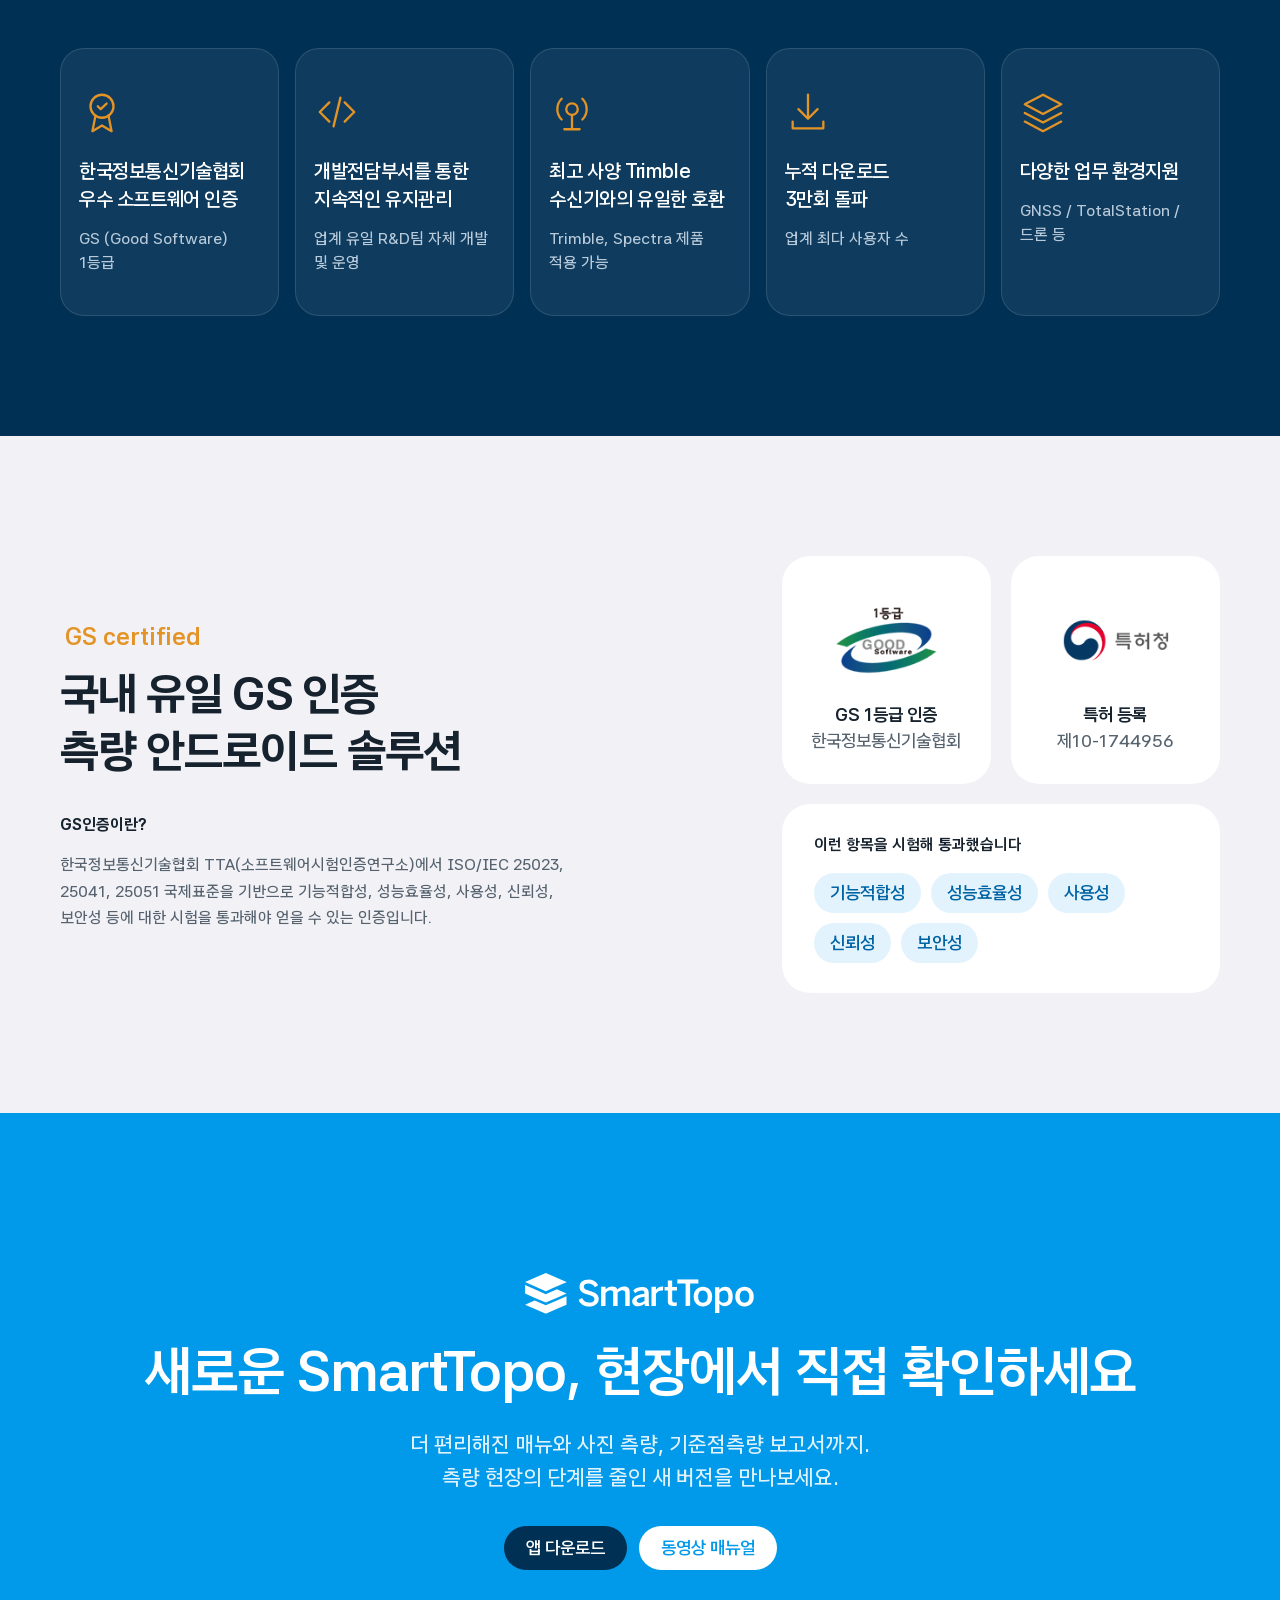
==== commit 65250f3b: "테스트 페이지 업데이트 2026-11-24 13:35" ====
--- a/src/intro/index.html
+++ b/src/intro/index.html
@@ -389,24 +389,26 @@
       <div class="spec">
         <h3>최소사양</h3>
         <dl>
-          <dt>디바이스</dt><dd>Galaxy Tab Active 2,<br>Galaxy S7 이상 디바이스</dd>
-          <dt>RAM</dt><dd>3GB</dd>
-          <dt>운영체제</dt><dd>OS 7 이상</dd>
-          <dt>센서</dt><dd>가속도계, 나침반, 자이로</dd>
+          <dt>태블릿</dt><dd>Galaxy Tab Active3</dd>
+          <dt>스마트폰</dt><dd>Galaxy S10</dd>
+          <dt>RAM</dt><dd>4GB 이상</dd>
+          <dt>AR</dt><dd>ARCore 지원</dd>
+          <dt>운영체제</dt><dd>Android 7 이상</dd>
         </dl>
       </div>
       <div class="spec rec">
         <h3>권장사양 <span class="badge">추천</span></h3>
         <dl>
-          <dt>디바이스</dt><dd>Galaxy Tab Active 3<small>단, AR 모드는 Galaxy S8 이상 가능</small></dd>
-          <dt>RAM</dt><dd>4GB</dd>
-          <dt>운영체제</dt><dd>OS 10 이상</dd>
-          <dt>센서</dt><dd>가속도계, 나침반, 자이로</dd>
+          <dt>태블릿</dt><dd>Galaxy Tab Active5</dd>
+          <dt>스마트폰</dt><dd>Galaxy S21 시리즈 이상</dd>
+          <dt>RAM</dt><dd>6GB 이상</dd>
+          <dt>AR</dt><dd>ARCore 지원</dd>
+          <dt>운영체제</dt><dd>Android 14 이상</dd>
         </dl>
       </div>
     </div>
     <div class="spec-notes rv">
-      <p>※ 정확한 AR 기능을 사용하려면 ‘깊이 API’를 지원하는 스마트폰이어야 합니다(갤럭시 기준 S8 이상). <br>지원 기기 확인: <a href="https://developers.google.com/ar/devices" target="_blank" rel="noopener">developers.google.com/ar/devices</a></p>
+      <p>※ AR 기능은 ARCore를 지원하는 기기에서 사용할 수 있습니다. <br>지원 기기 확인: <a href="https://developers.google.com/ar/devices" target="_blank" rel="noopener">developers.google.com/ar/devices</a></p>
       <p>※ 스마트토포는 위성측량장비를 제어하는 고정밀측량 앱입니다. 로그인 방식으로 사용권한이 부여되며,<br> ‘내업’을 통하여 GNSS 연결 이외의 기능을 사용하고 확인할 수 있습니다.</p>
     </div>
   </div>
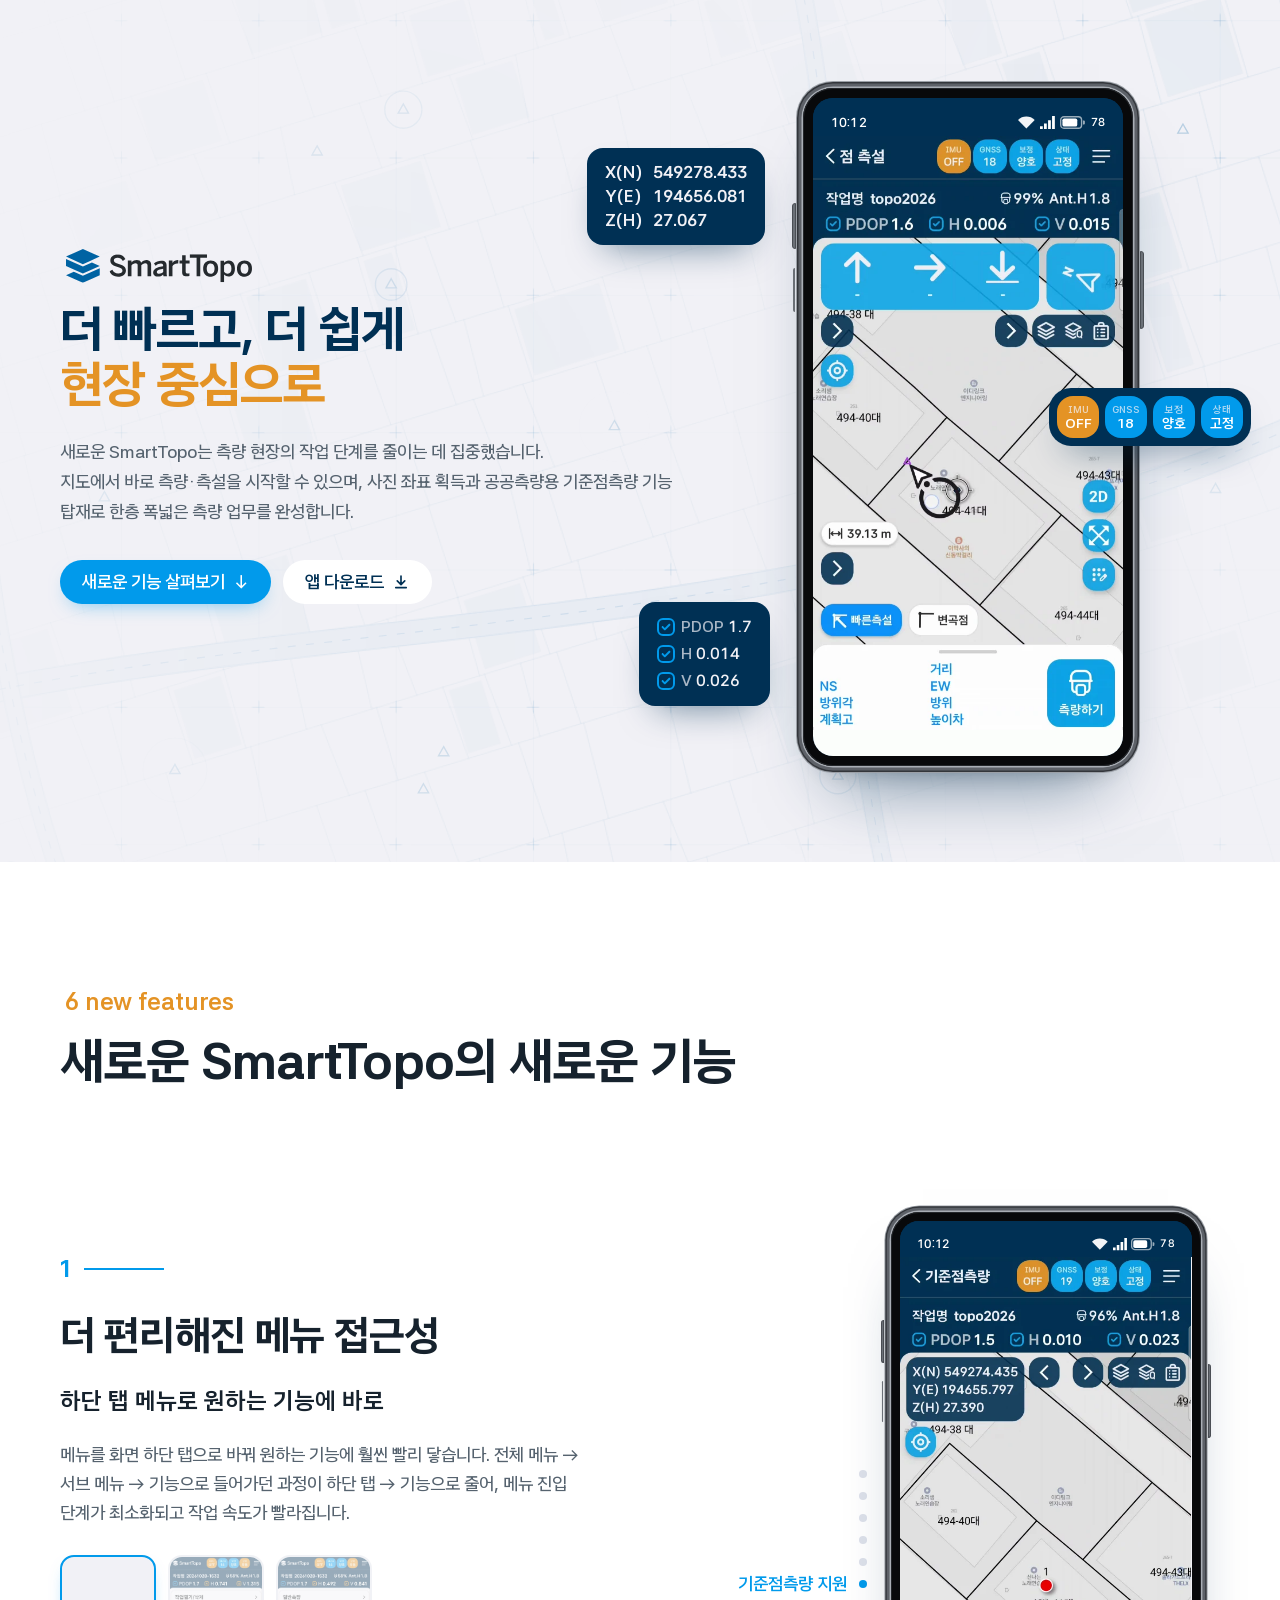
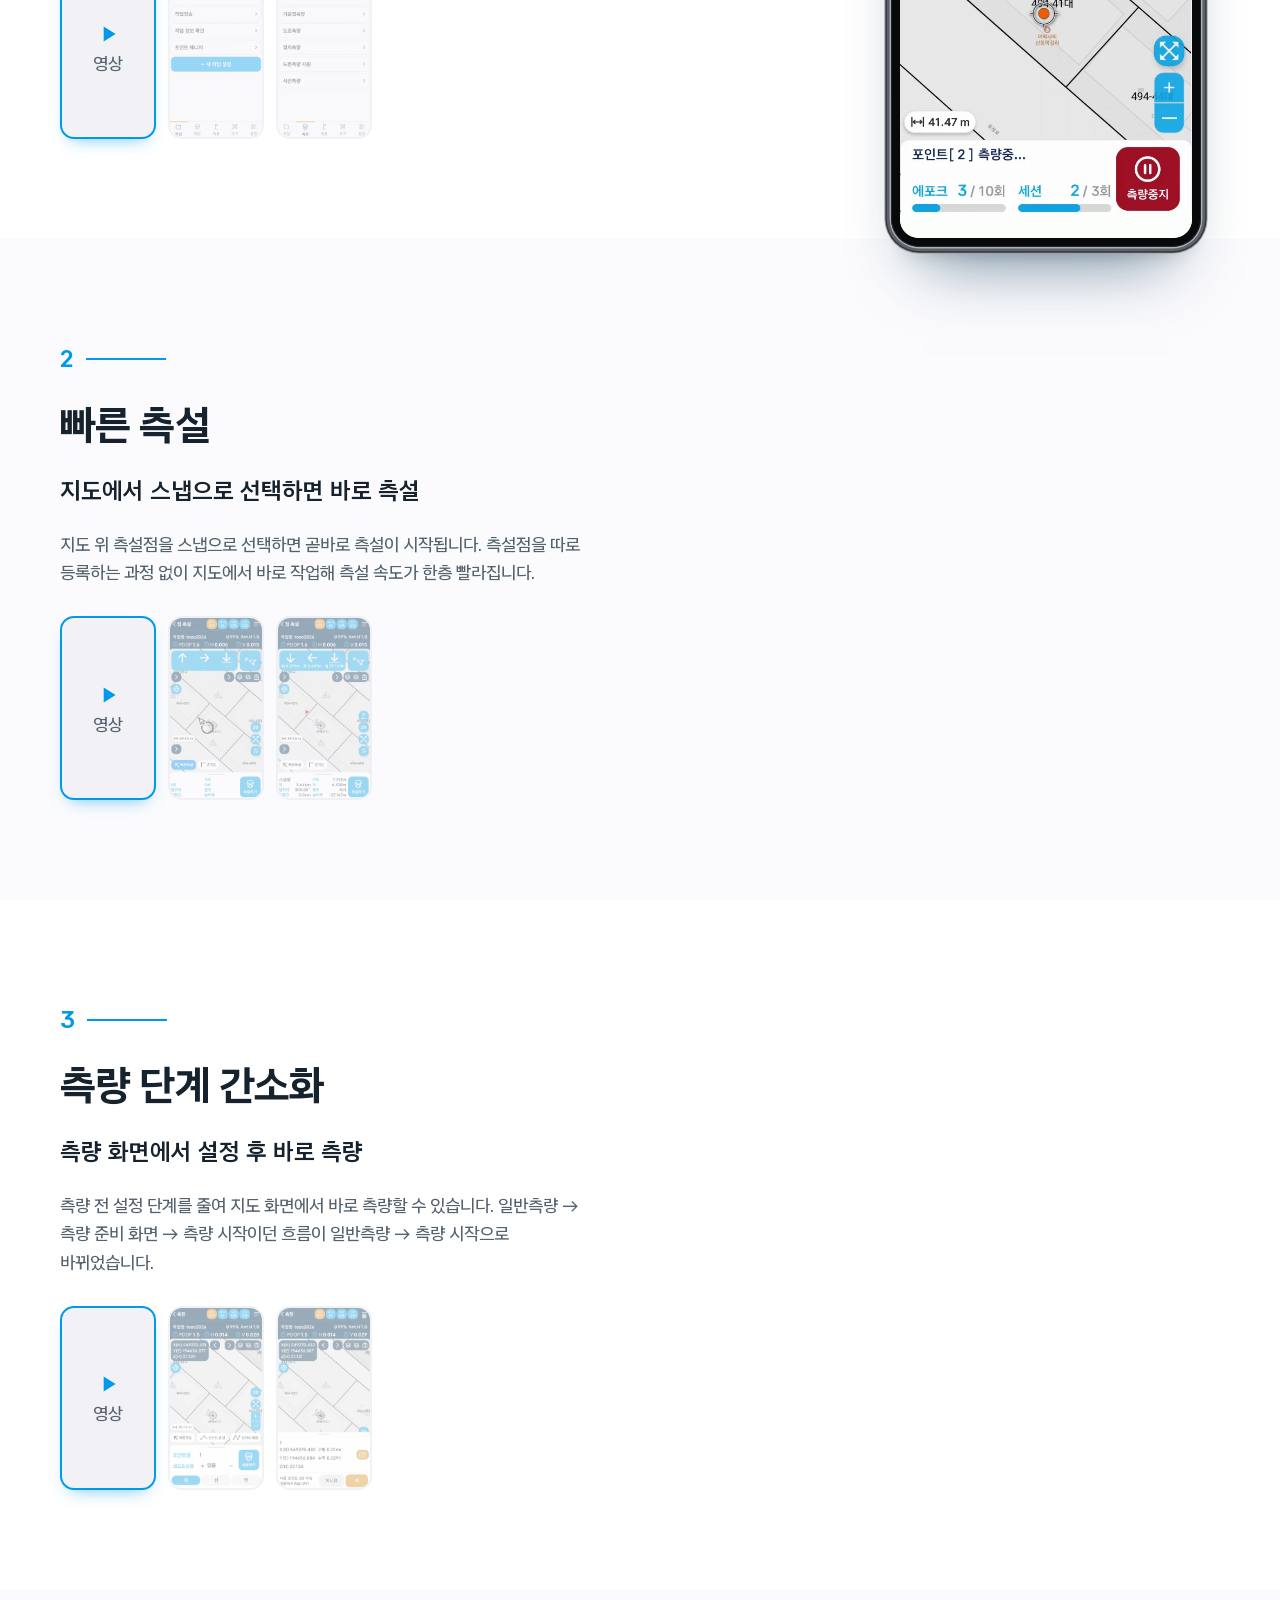
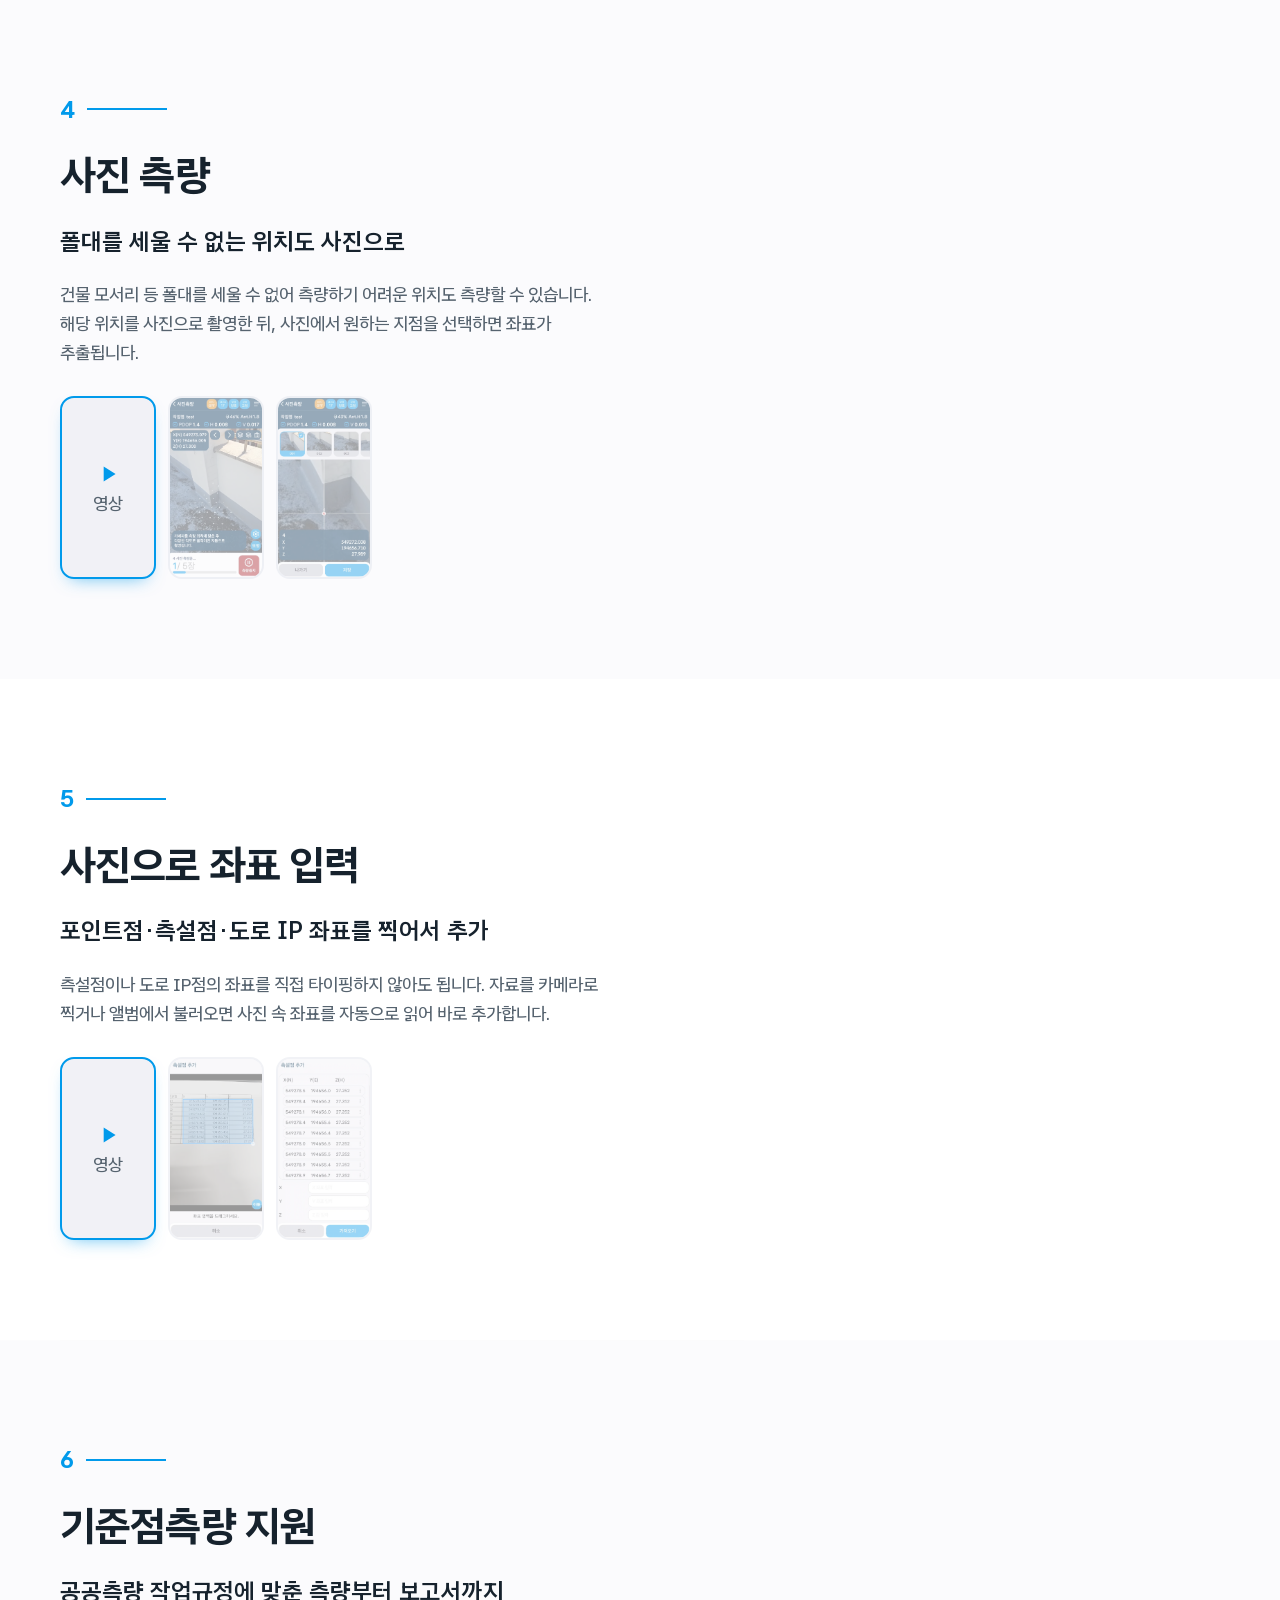
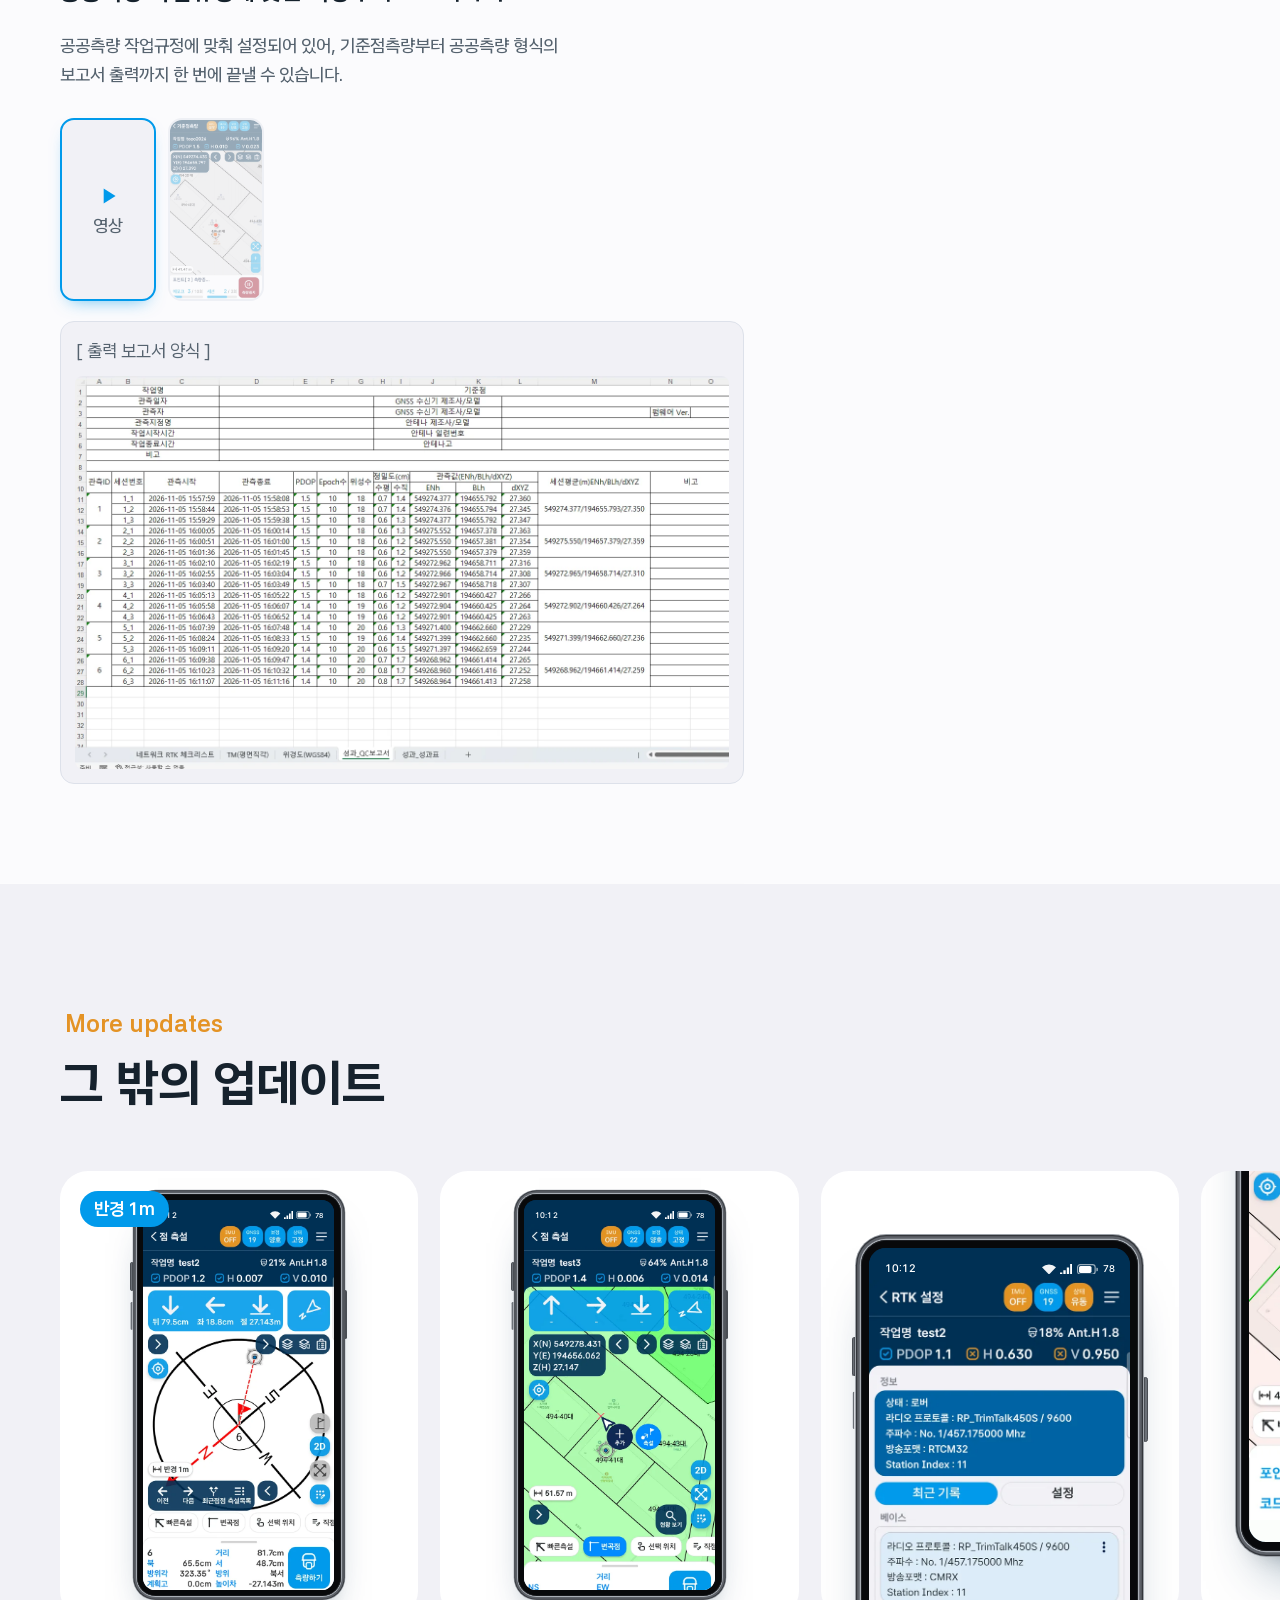
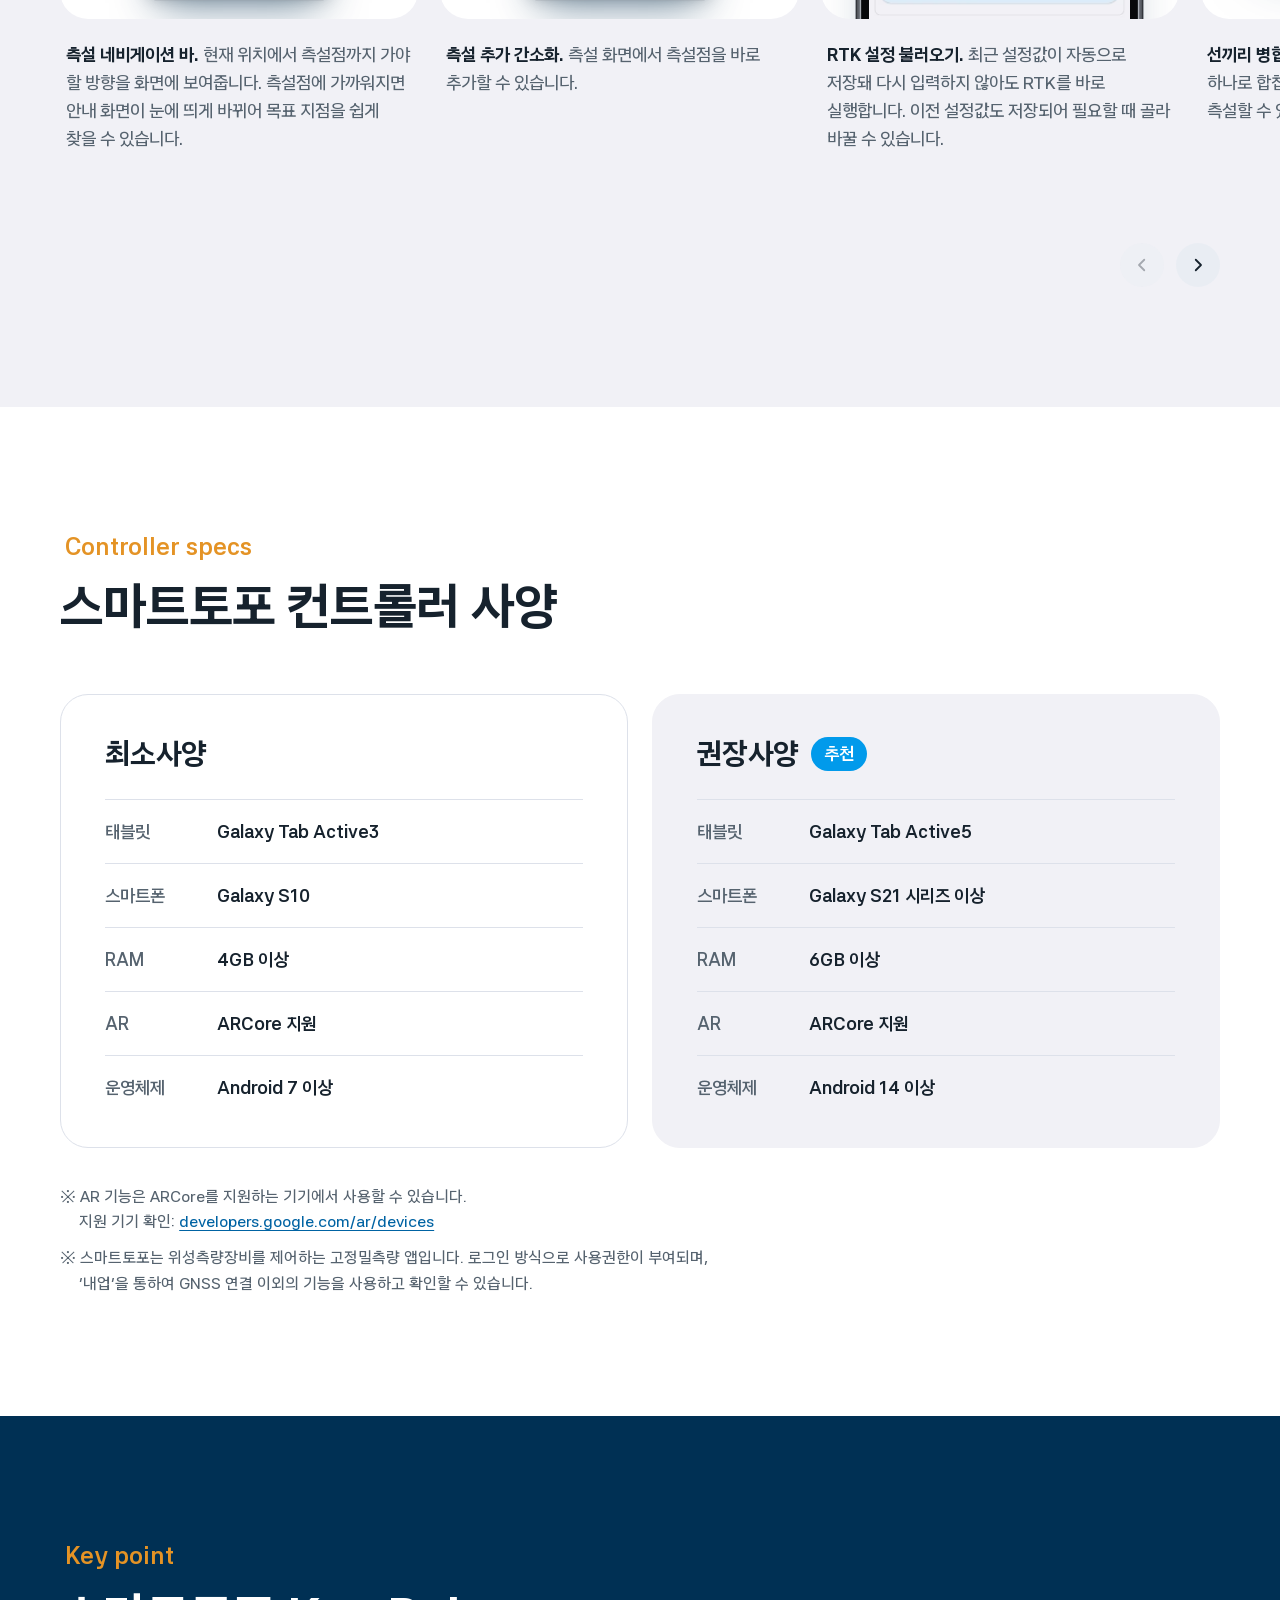
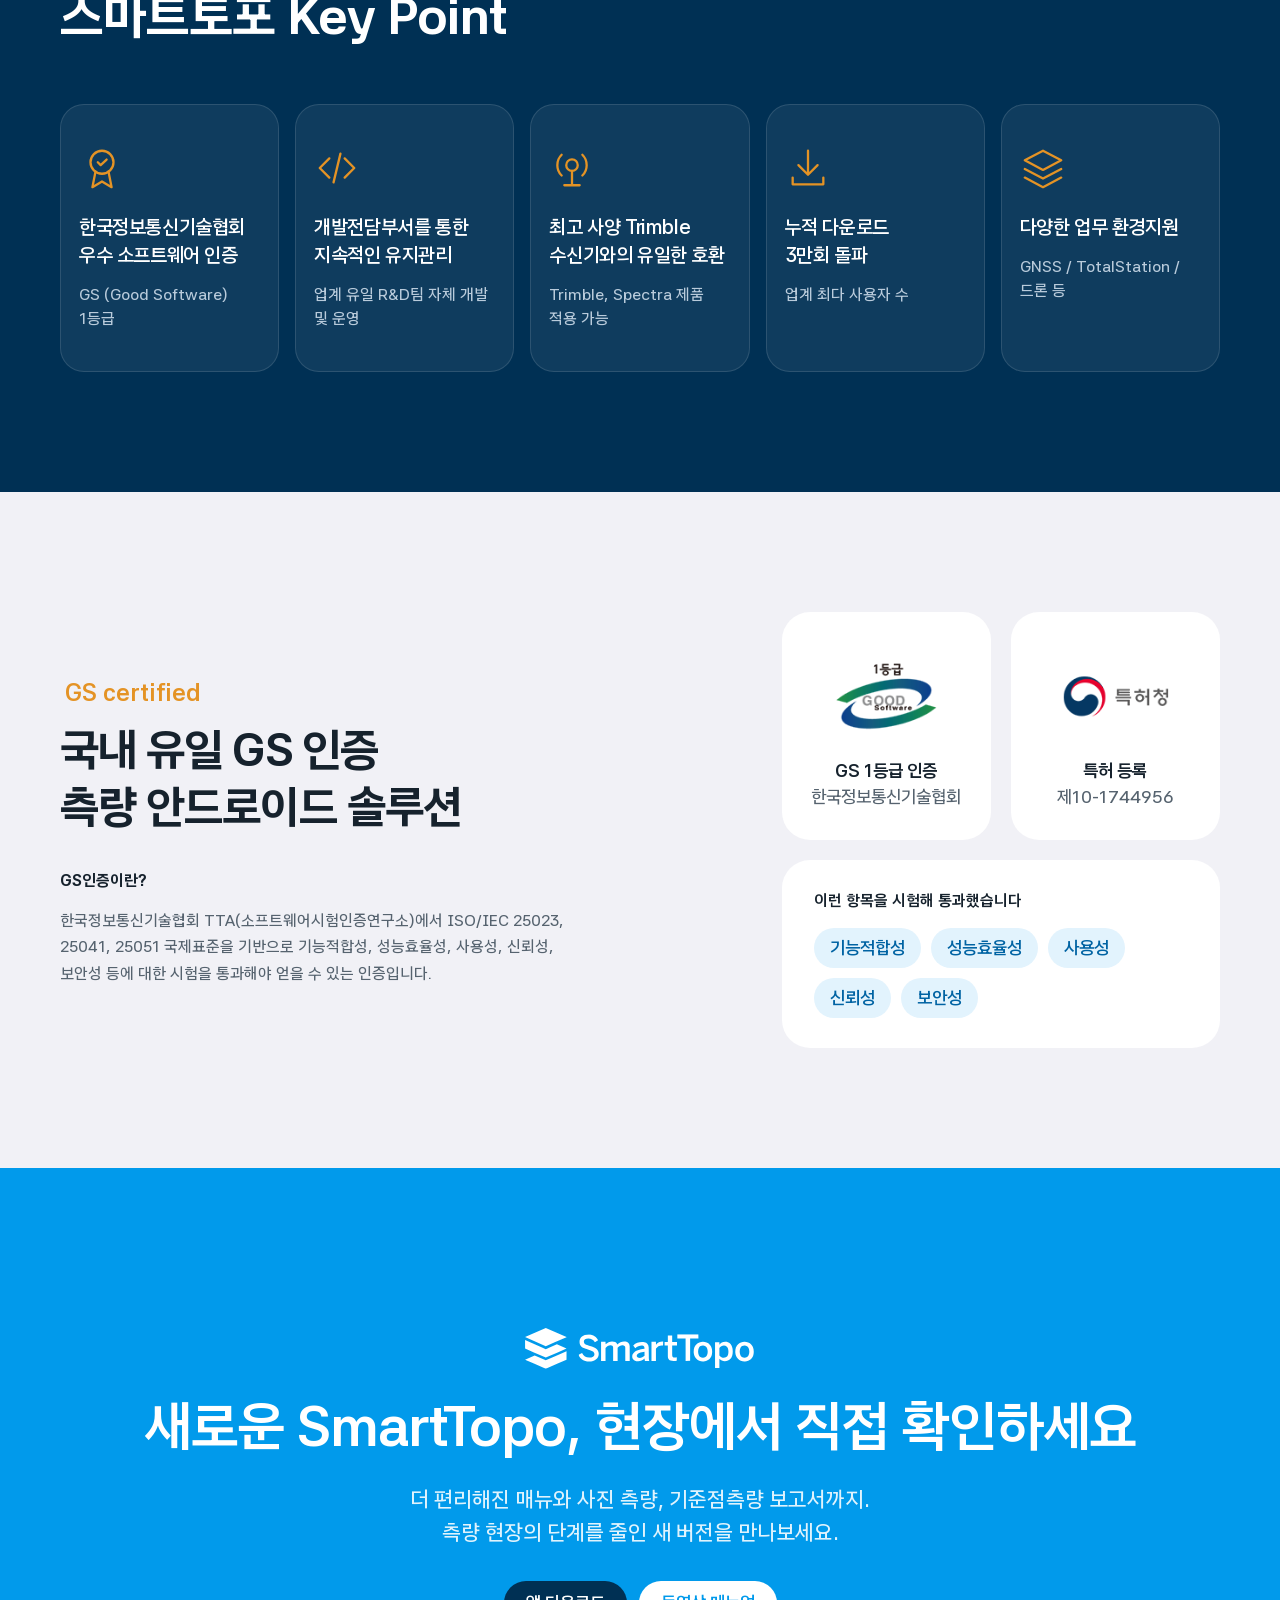
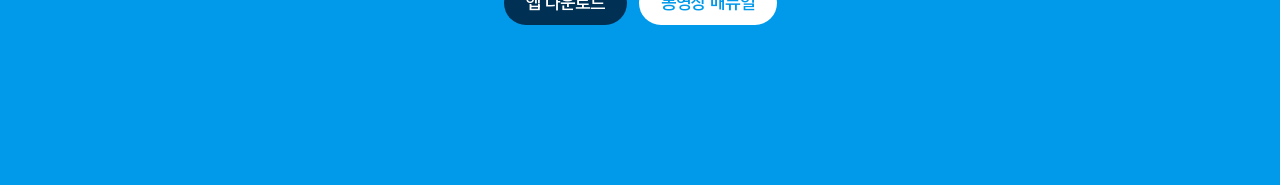
==== commit 1d08ba96: "테스트 페이지 업데이트 2026-11-24 15:27" ====
--- a/src/intro/index.html
+++ b/src/intro/index.html
@@ -496,9 +496,10 @@
  {k:'RTK',t:'RTK 설정 불러오기',d:'최근 설정값이 자동으로 저장돼 다시 입력하지 않아도 RTK를 바로 실행합니다. 이전 설정값도 저장되어 필요할 때 골라 바꿀 수 있습니다.',im:'u_rtk',crop:'top'},
  {k:'Drawing',t:'선끼리 병합',d:'도면에서 서로 떨어져 있는 선을 하나로 합칩니다. 두 개로 나뉜 선도 한 번에 이어서 측설할 수 있습니다.',im:'u_merge',crop:'bottom',fc:'#fbfefb'},
  {k:'Weather',t:'현장 날씨 안내',d:'현재 위치의 기상청 날씨와 2시간 후 예보를 표시합니다.',im:'u_weather',crop:'zoom',cx:.646,right:.99,fy:.44},
+ {k:'VRS',t:'VRS 서버 설정 및 연결 편의성 강화',d:'여러 VRS 서버 정보를 사전에 등록하고 목록으로 관리할 수 있습니다. VRS 연결 시 별도의 정보 입력 없이 등록된 서버를 선택하여 빠르고 간편하게 연결할 수 있어, 현장에서 보다 효율적인 측량 작업이 가능합니다.',im:'u_vrs',crop:'top'},
  {k:'Import',t:'DXF 포인트 가져오기',d:'포인트 매니저에서 DXF 도면 파일의 포인트를 바로 불러옵니다.',im:'u_dxf',crop:'bottom',fc:'#fbfefb'},
  {k:'Export',t:'CSV 내보내기',d:'포인트 매니저의 포인트 목록을 파일명을 지정해 CSV로 내보냅니다.',im:'u_csv',crop:'bottom',fc:'#fbfefb'},
- {k:'Snap',t:'스냅 기능 확대',d:'측설 화면에서도 지도 위 점을 스냅으로 집어 바로 작업할 수 있습니다.',im:'u_snap',crop:'full',nofoot:true}
+ {k:'Snap',t:'스냅 기능 확대',d:'측량 및 측설 화면에서 지도상의 위치를 스냅 기능으로 쉽게 선택하고, 즉시 작업을 수행할 수 있습니다.',im:'u_snap',crop:'full',nofoot:true}
 ];
 
 /* ---------- build features ---------- */
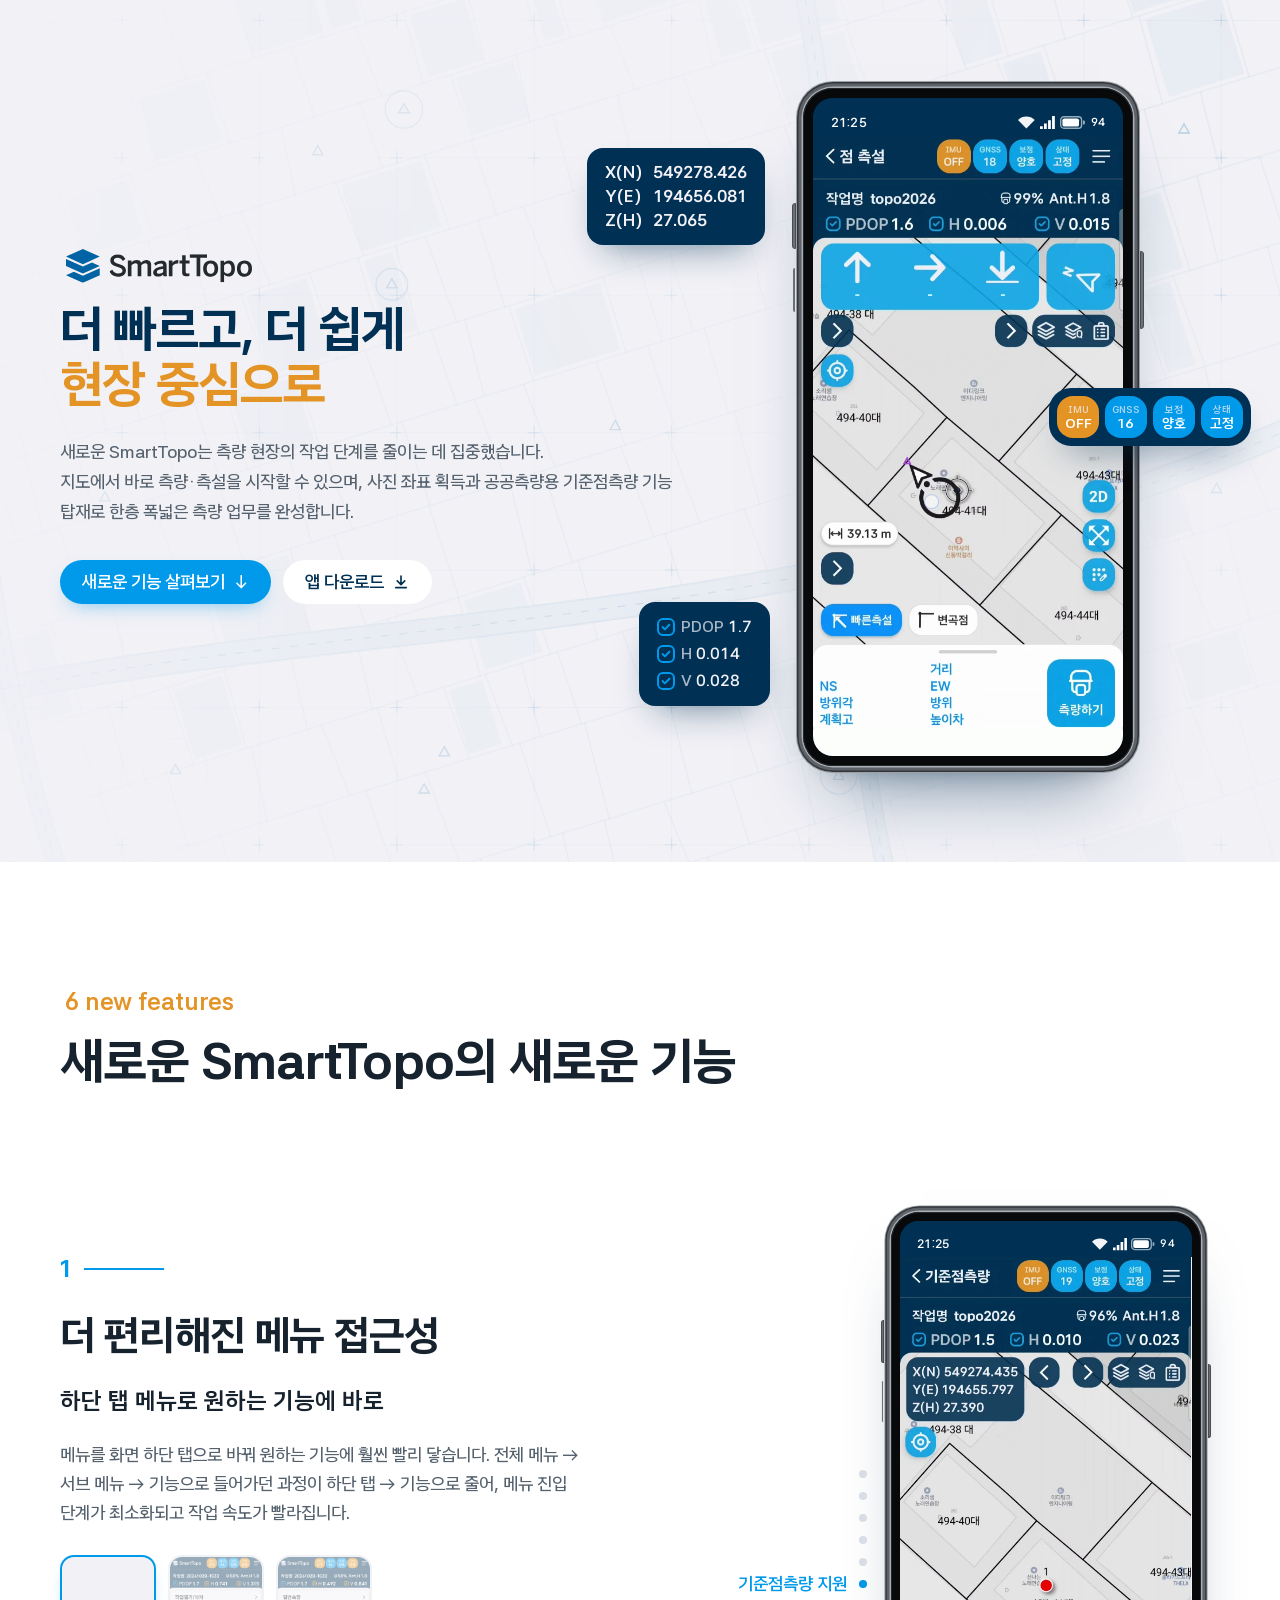
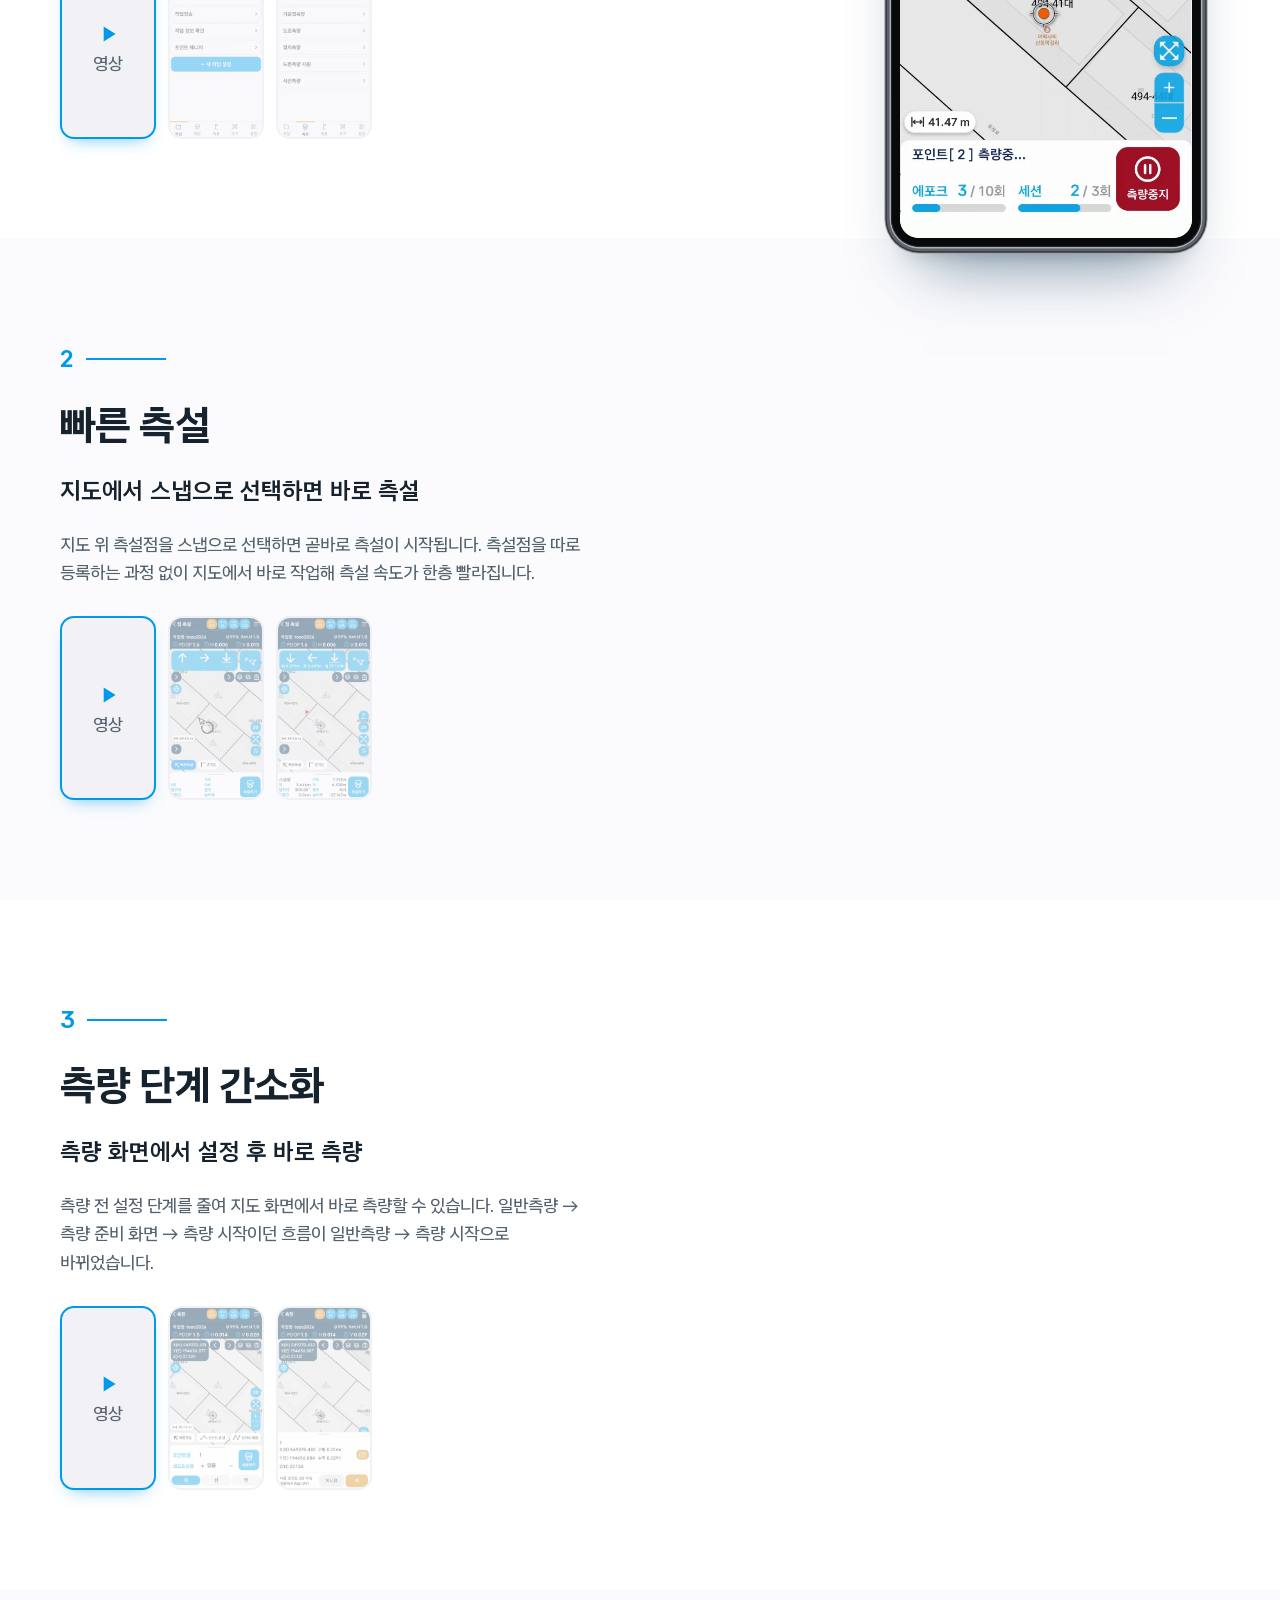
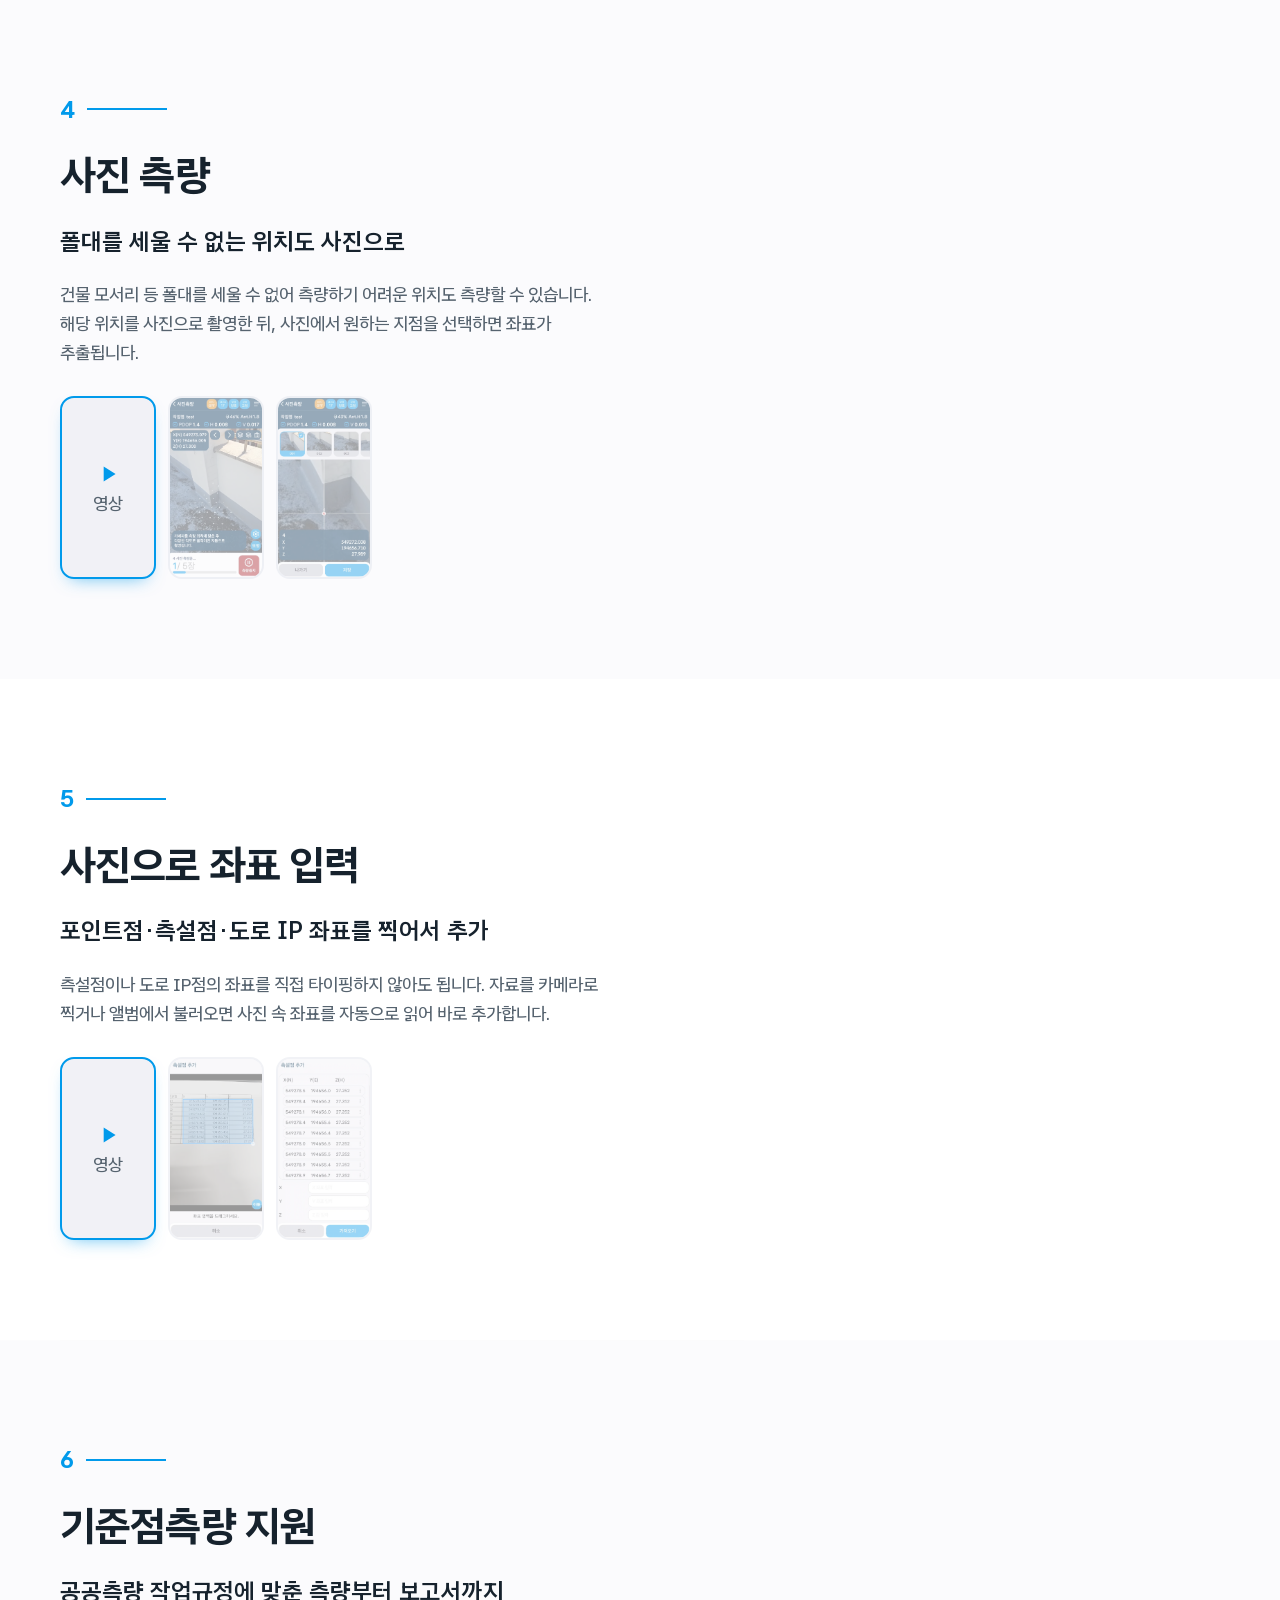
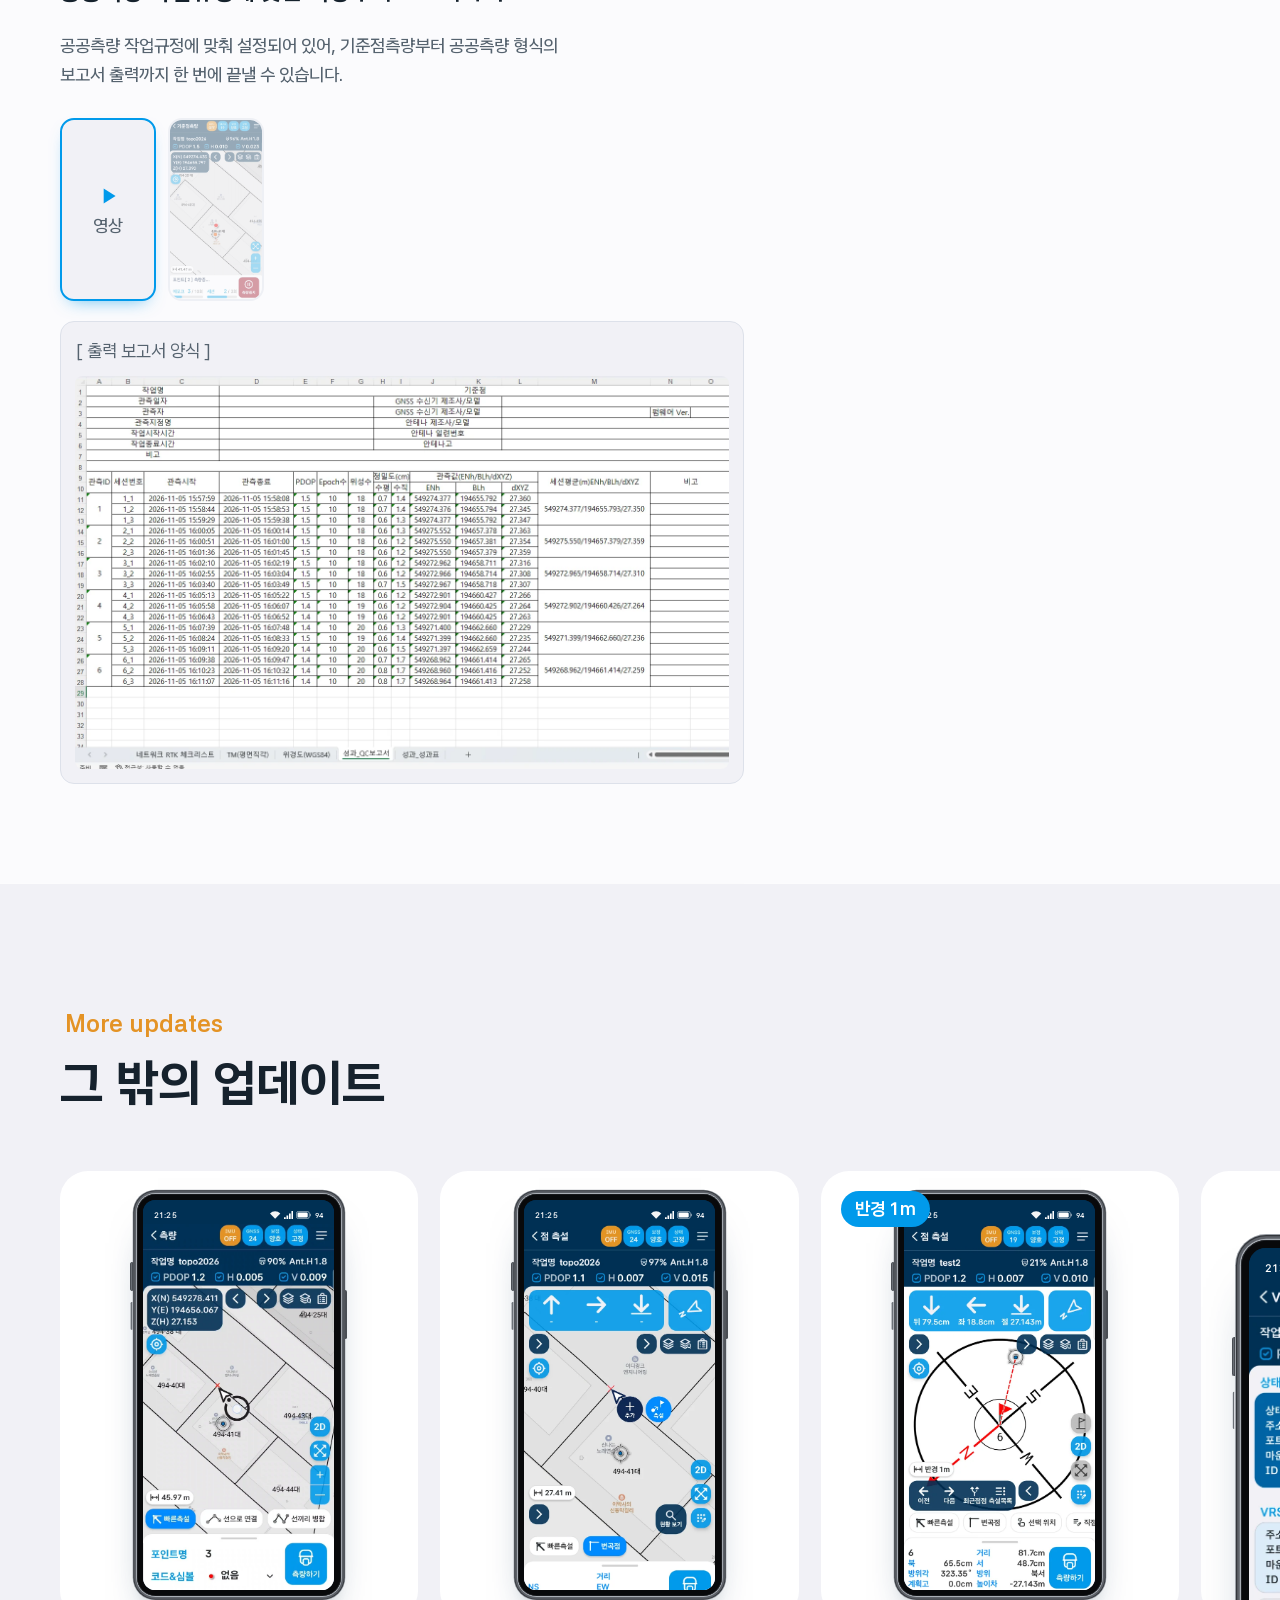
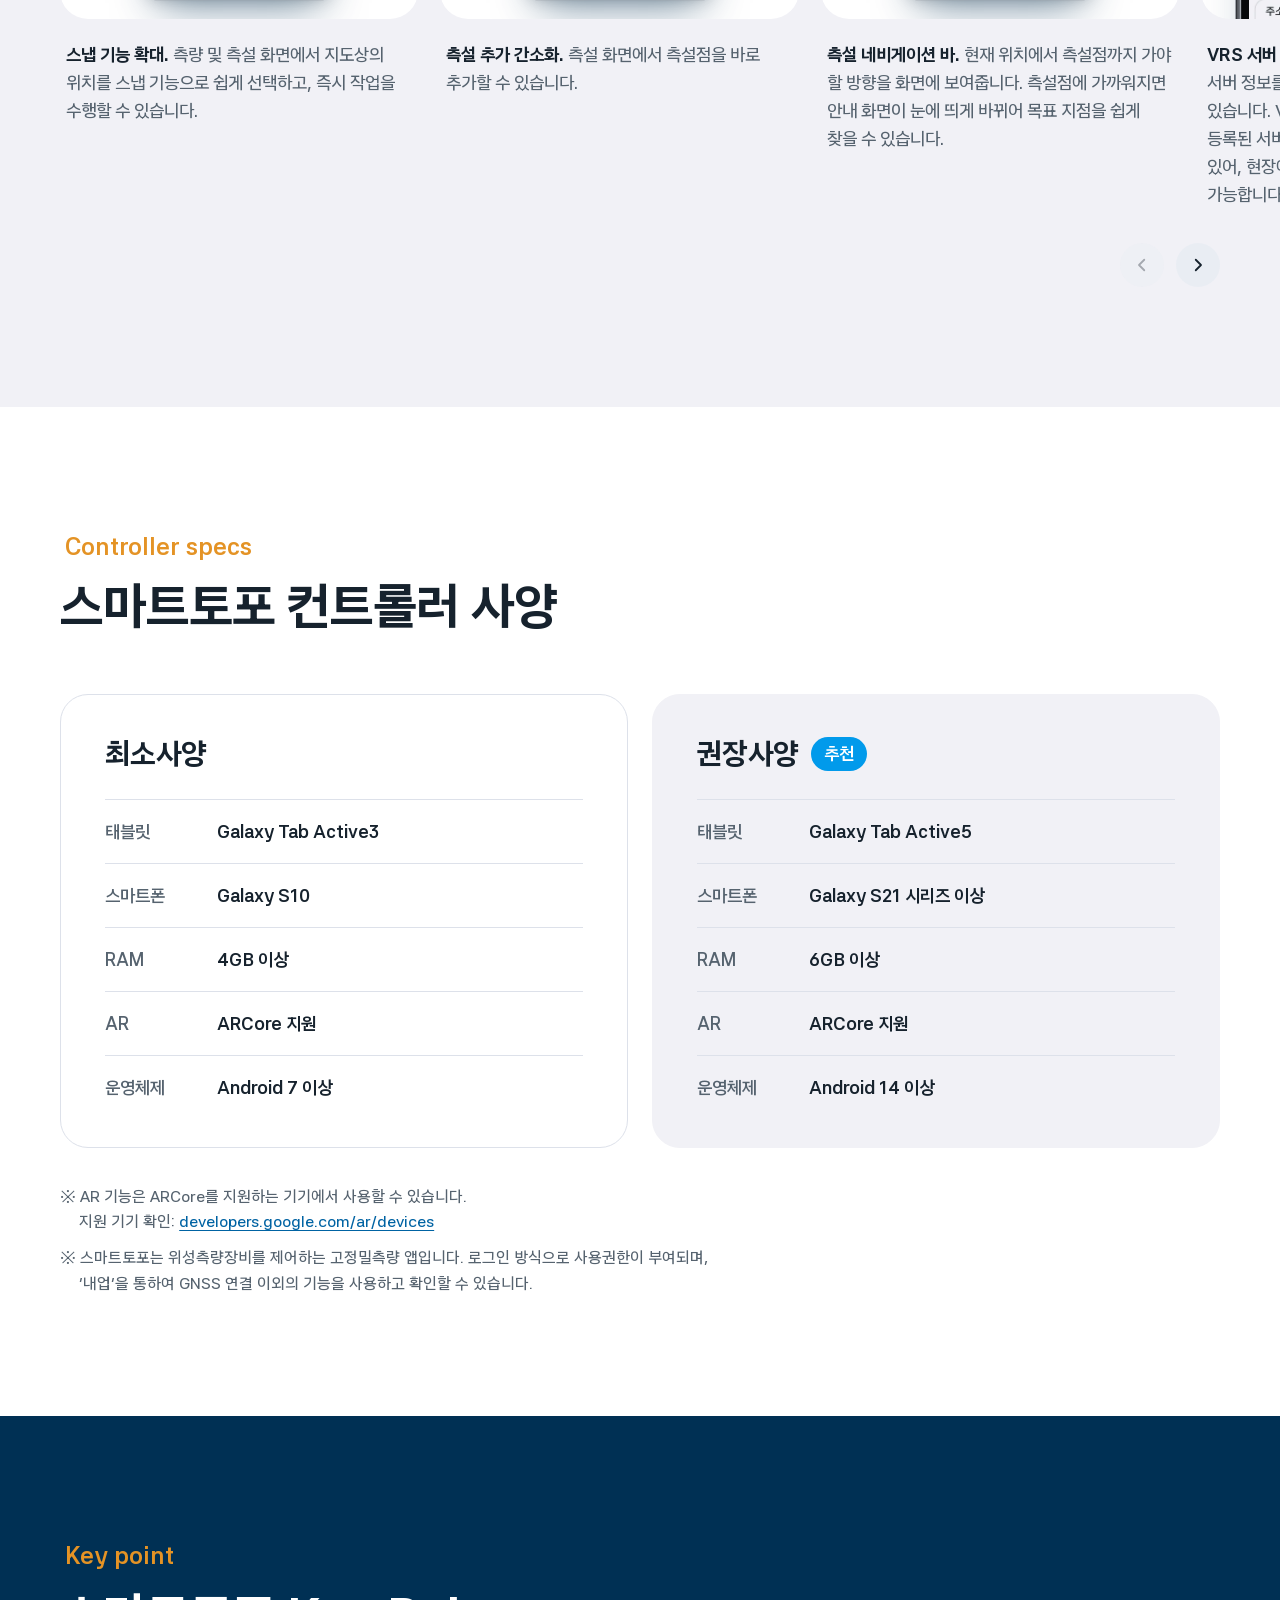
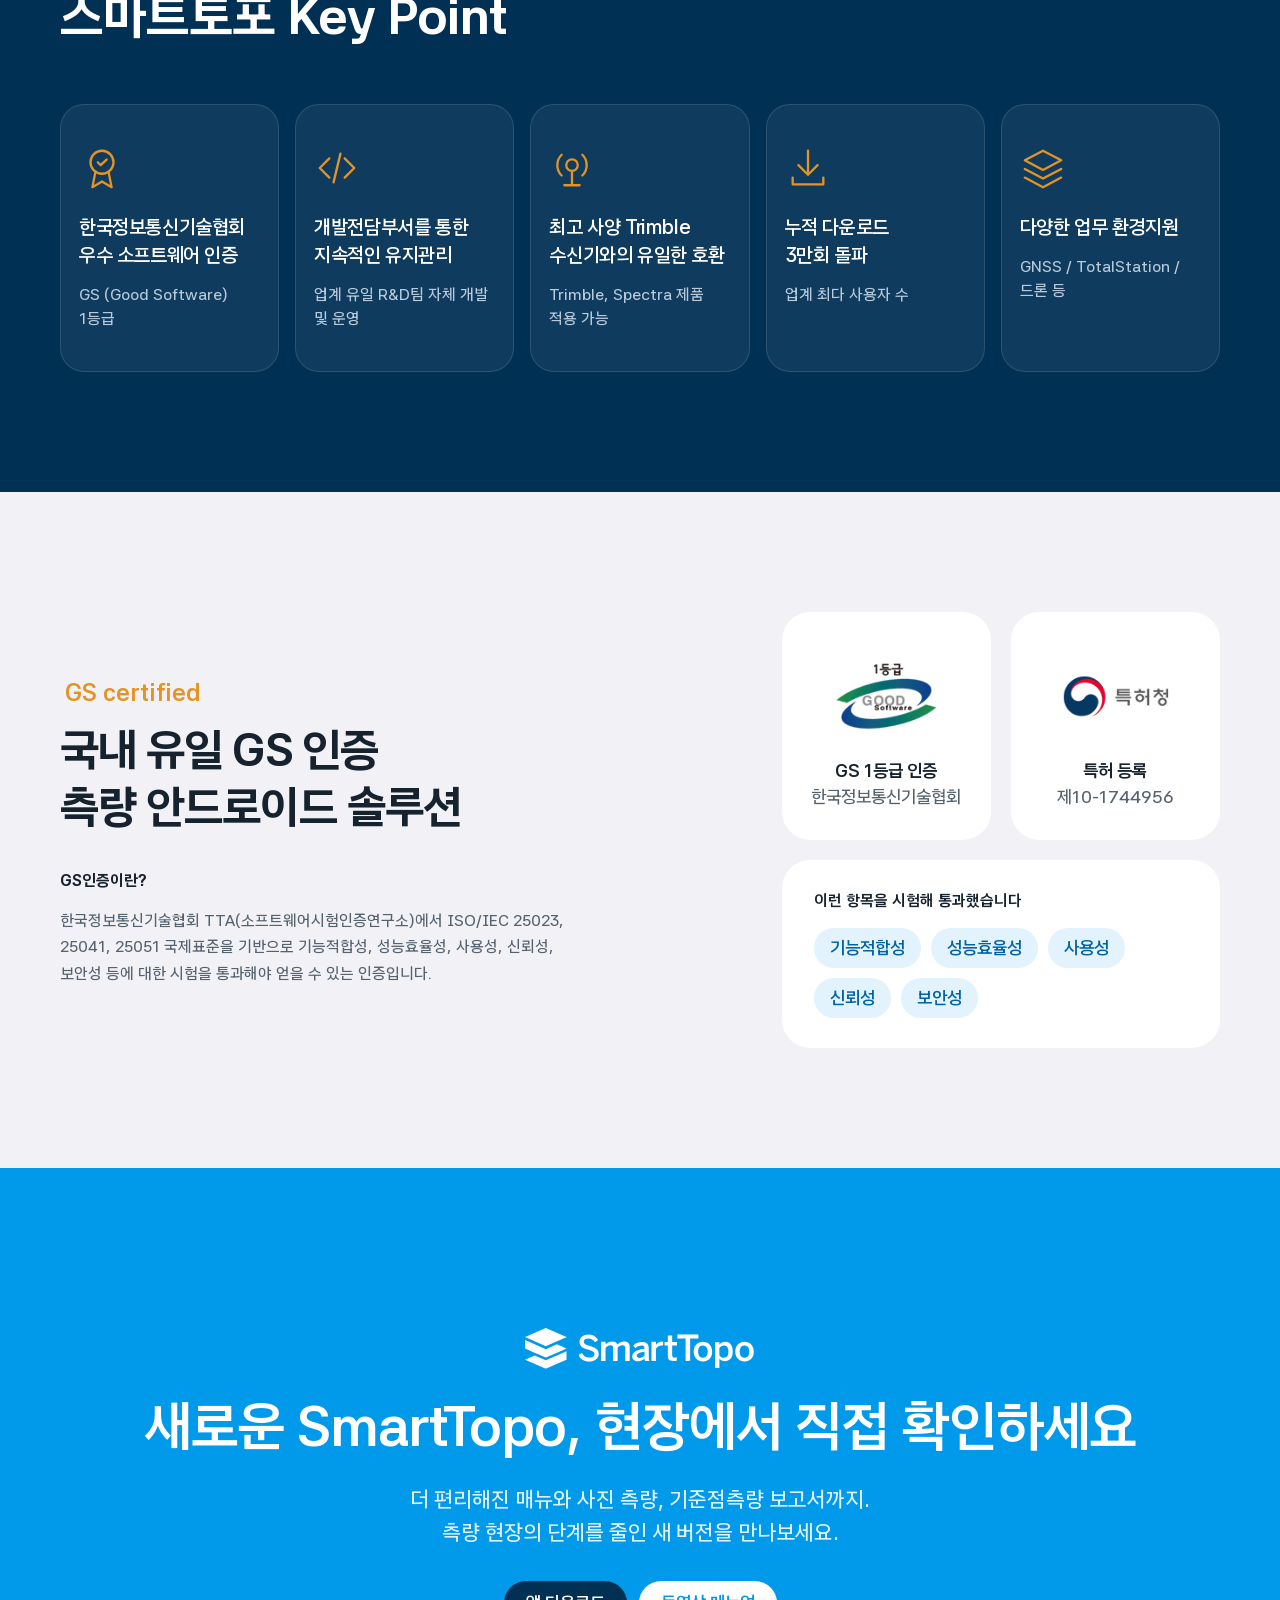
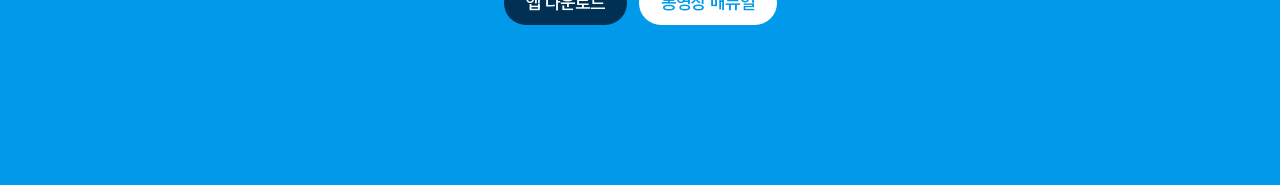
==== commit 5574d701: "테스트 페이지 업데이트 2026-11-24 16:33" ====
--- a/src/intro/index.html
+++ b/src/intro/index.html
@@ -468,11 +468,14 @@
 const R=document.getElementById('st26'),$=s=>R.querySelector(s);
 
 /* ---------- device chrome: Android status bar + media area + gesture bar ---------- */
-const SB='<div class="sbar" aria-hidden="true"><span>10:12</span><span class="ic">'+
+/* 목업 상태바 시간: 보는 사람의 현재 시각(안드로이드처럼 24시간, 예 9:05·15:30), 10초마다 갱신 */
+const hm=()=>{const d=new Date();return d.getHours()+':'+String(d.getMinutes()).padStart(2,'0')};
+setInterval(()=>{const t=hm();R.querySelectorAll('.sbar .tm').forEach(e=>{if(e.textContent!==t)e.textContent=t})},10000);
+const SB='<div class="sbar" aria-hidden="true"><span class="tm">'+hm()+'</span><span class="ic">'+
  '<svg viewBox="0 0 18 14"><path d="M9 13.5 0 4.2A13 13 0 0 1 18 4.2z" opacity=".95"/></svg>'+
  '<svg viewBox="0 0 16 14"><path d="M0 14h3v-3H0zm4.3 0h3V8h-3zm4.4 0h3V4.5h-3zM13 14h3V0h-3z"/></svg>'+
- '<svg viewBox="0 0 27 14"><rect x=".75" y=".75" width="22.5" height="12.5" rx="3.5" fill="none" stroke="#fff" stroke-width="1.5" opacity=".6"/><rect x="2.6" y="2.6" width="16" height="8.8" rx="2"/><path d="M24.8 4.8h.8a1.2 1.2 0 0 1 1.2 1.2v2a1.2 1.2 0 0 1-1.2 1.2h-.8z" opacity=".6"/></svg>'+
- '<span class="bt">78</span></span></div>';
+ '<svg viewBox="0 0 27 14"><rect x=".75" y=".75" width="22.5" height="12.5" rx="3.5" fill="none" stroke="#fff" stroke-width="1.5" opacity=".6"/><rect x="2.6" y="2.6" width="17.9" height="8.8" rx="2"/><path d="M24.8 4.8h.8a1.2 1.2 0 0 1 1.2 1.2v2a1.2 1.2 0 0 1-1.2 1.2h-.8z" opacity=".6"/></svg>'+
+ '<span class="bt">94</span></span></div>';
 function dev(scr){if(scr.querySelector('.media'))return;const m=document.createElement('div');m.className='media';
   const ph=scr.parentElement;if(ph&&ph.classList.contains('phone')){const sh=document.createElement('div');sh.className='shell';ph.insertBefore(sh,scr);sh.appendChild(scr);}
   while(scr.firstChild)m.appendChild(scr.firstChild);scr.insertAdjacentHTML('afterbegin',SB);scr.appendChild(m);
@@ -491,15 +494,15 @@
  {id:'f6',fc:'#fbfefb',t:'기준점측량 지원',s:'공공측량 작업규정에 맞춘 측량부터 보고서까지',d:'공공측량 작업규정에 맞춰 설정되어 있어, 기준점측량부터 공공측량 형식의 보고서 출력까지 한 번에 끝낼 수 있습니다.',v:'f6',im:['s6a'],alt:['기준점측량 진행 화면'],report:true}
 ];
 const U=[
+ {k:'Snap',t:'스냅 기능 확대',d:'측량 및 측설 화면에서 지도상의 위치를 스냅 기능으로 쉽게 선택하고, 즉시 작업을 수행할 수 있습니다.',im:'u_snap',crop:'full',nofoot:true},
+ {k:'Stakeout',t:'측설 추가 간소화',d:'측설 화면에서 측설점을 바로 추가할 수 있습니다.',im:'u_addlist',crop:'full',nofoot:true},
  {k:'Stakeout nav',t:'측설 네비게이션 바',d:'현재 위치에서 측설점까지 가야 할 방향을 화면에 보여줍니다. 측설점에 가까워지면 안내 화면이 눈에 띄게 바뀌어 목표 지점을 쉽게 찾을 수 있습니다.',im:'nav1m',seq:[['nav1m','반경 1m'],['nav30','반경 30cm'],['nav10','반경 10cm']],crop:'full',nofoot:true},
- {k:'Stakeout',t:'측설 추가 간소화',d:'측설 화면에서 측설점을 바로 추가할 수 있습니다.',im:'u_addlist',crop:'full',nofoot:true},
+ {k:'VRS',t:'VRS 서버 설정 및 연결 편의성 강화',d:'여러 VRS 서버 정보를 사전에 등록하고 목록으로 관리할 수 있습니다. VRS 연결 시 별도의 정보 입력 없이 등록된 서버를 선택하여 빠르고 간편하게 연결할 수 있어, 현장에서 보다 효율적인 측량 작업이 가능합니다.',im:'u_vrs',crop:'top'},
  {k:'RTK',t:'RTK 설정 불러오기',d:'최근 설정값이 자동으로 저장돼 다시 입력하지 않아도 RTK를 바로 실행합니다. 이전 설정값도 저장되어 필요할 때 골라 바꿀 수 있습니다.',im:'u_rtk',crop:'top'},
  {k:'Drawing',t:'선끼리 병합',d:'도면에서 서로 떨어져 있는 선을 하나로 합칩니다. 두 개로 나뉜 선도 한 번에 이어서 측설할 수 있습니다.',im:'u_merge',crop:'bottom',fc:'#fbfefb'},
- {k:'Weather',t:'현장 날씨 안내',d:'현재 위치의 기상청 날씨와 2시간 후 예보를 표시합니다.',im:'u_weather',crop:'zoom',cx:.646,right:.99,fy:.44},
- {k:'VRS',t:'VRS 서버 설정 및 연결 편의성 강화',d:'여러 VRS 서버 정보를 사전에 등록하고 목록으로 관리할 수 있습니다. VRS 연결 시 별도의 정보 입력 없이 등록된 서버를 선택하여 빠르고 간편하게 연결할 수 있어, 현장에서 보다 효율적인 측량 작업이 가능합니다.',im:'u_vrs',crop:'top'},
  {k:'Import',t:'DXF 포인트 가져오기',d:'포인트 매니저에서 DXF 도면 파일의 포인트를 바로 불러옵니다.',im:'u_dxf',crop:'bottom',fc:'#fbfefb'},
  {k:'Export',t:'CSV 내보내기',d:'포인트 매니저의 포인트 목록을 파일명을 지정해 CSV로 내보냅니다.',im:'u_csv',crop:'bottom',fc:'#fbfefb'},
- {k:'Snap',t:'스냅 기능 확대',d:'측량 및 측설 화면에서 지도상의 위치를 스냅 기능으로 쉽게 선택하고, 즉시 작업을 수행할 수 있습니다.',im:'u_snap',crop:'full',nofoot:true}
+ {k:'Weather',t:'현장 날씨 안내',d:'현재 위치의 기상청 날씨와 2시간 후 예보를 표시합니다.',im:'u_weather',crop:'zoom',cx:.646,right:.99,fy:.44}
 ];
 
 /* ---------- build features ---------- */
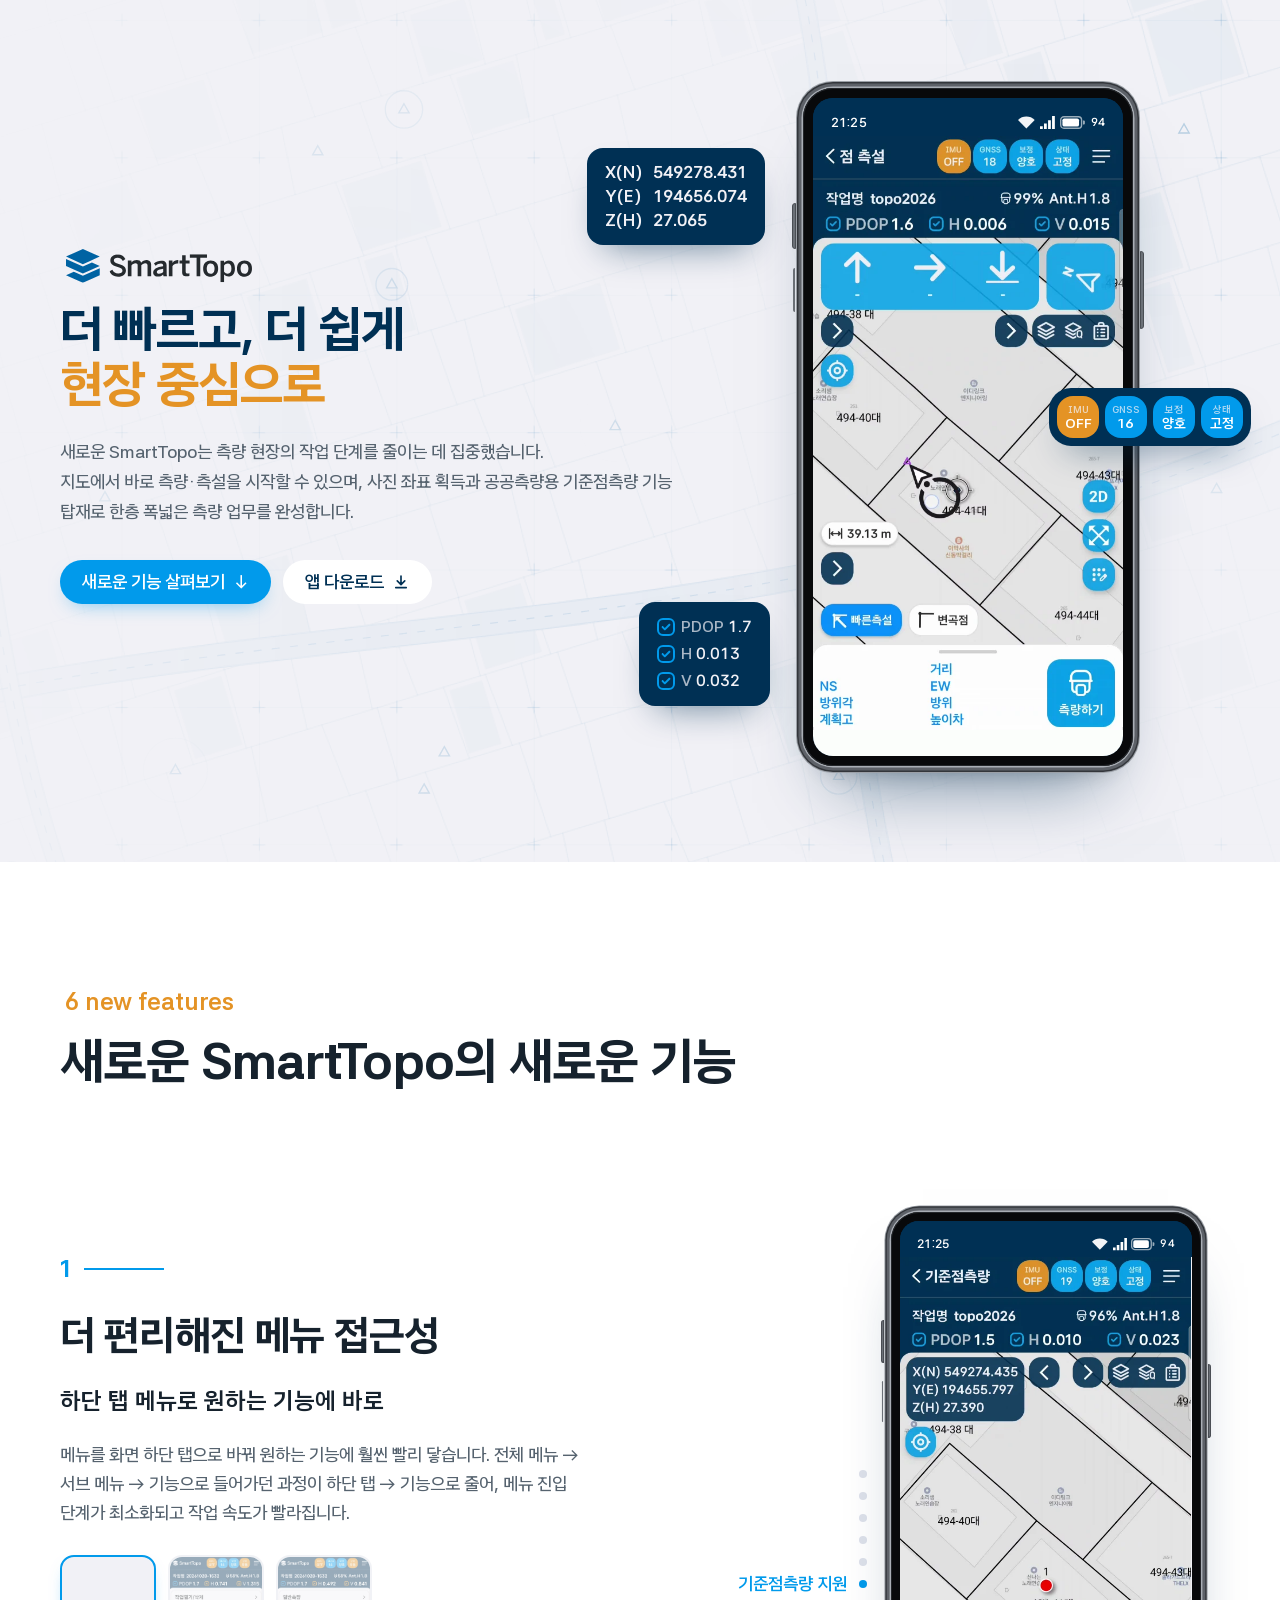
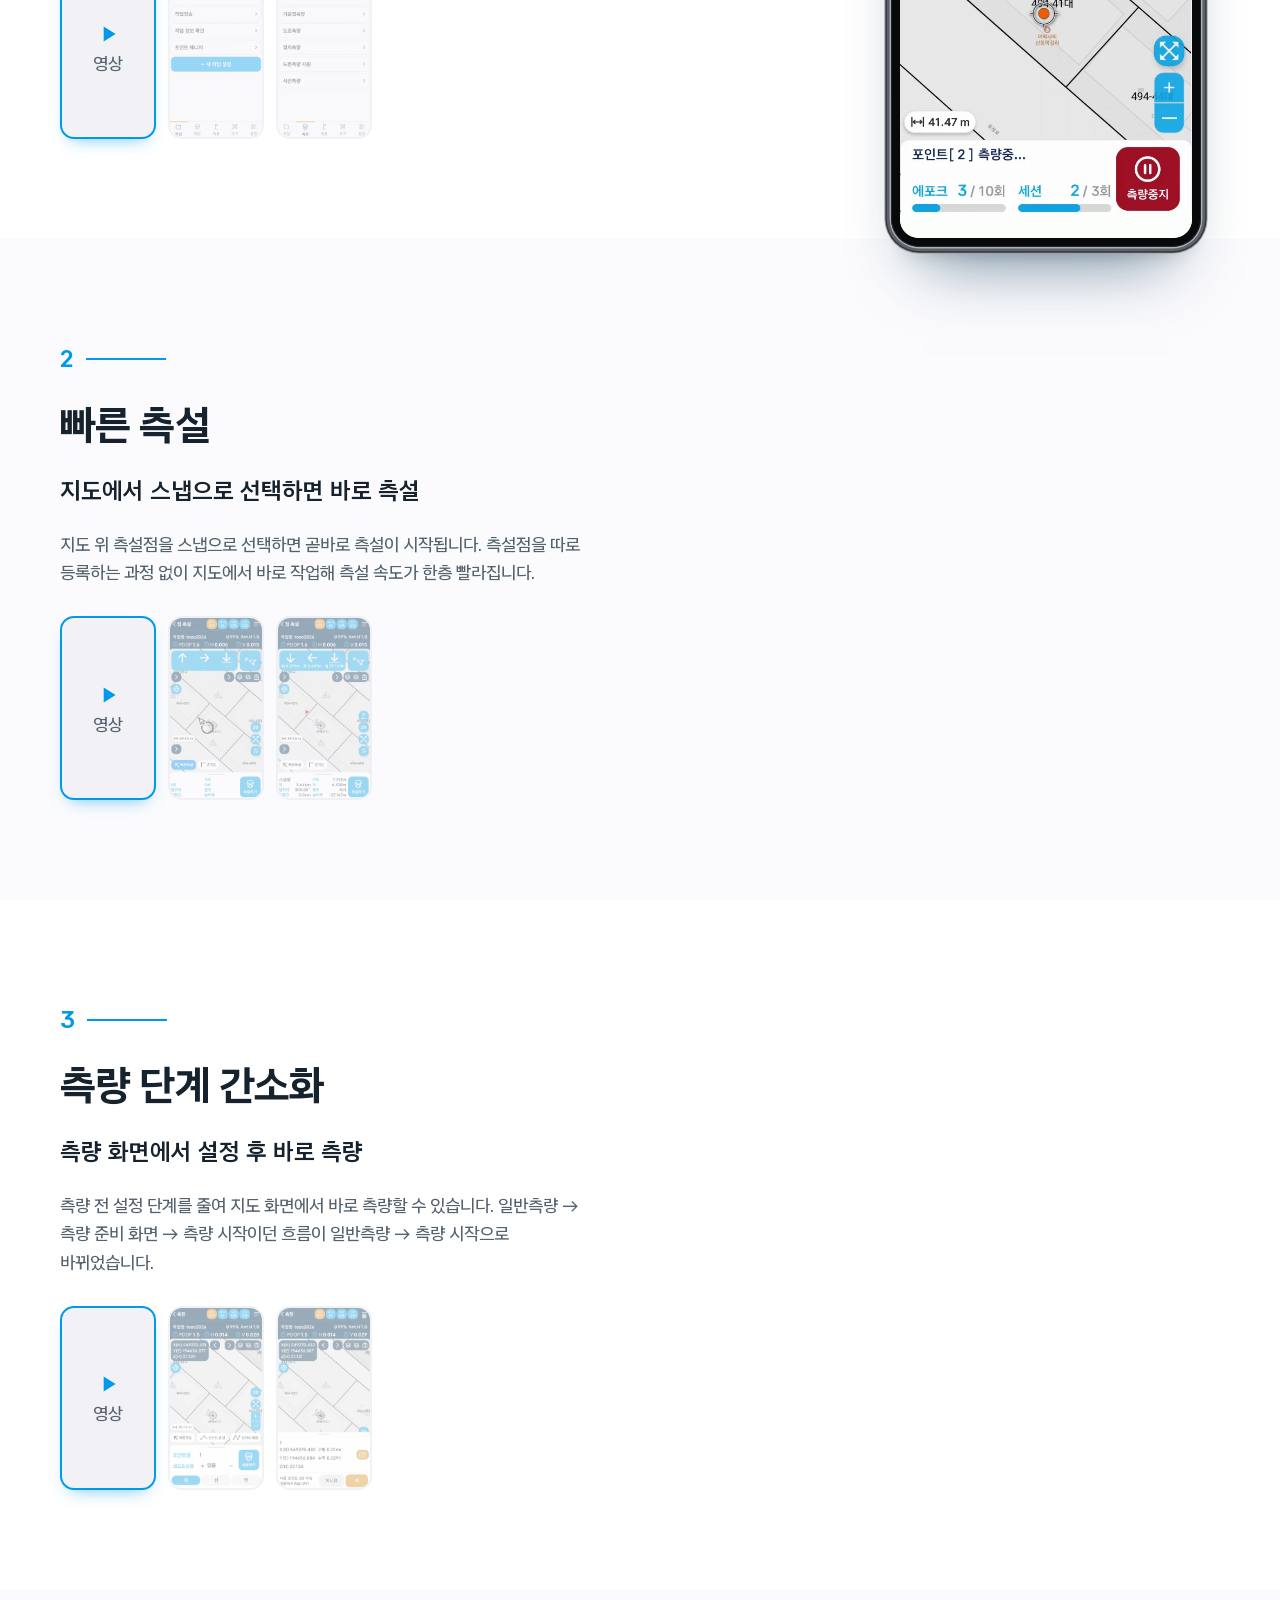
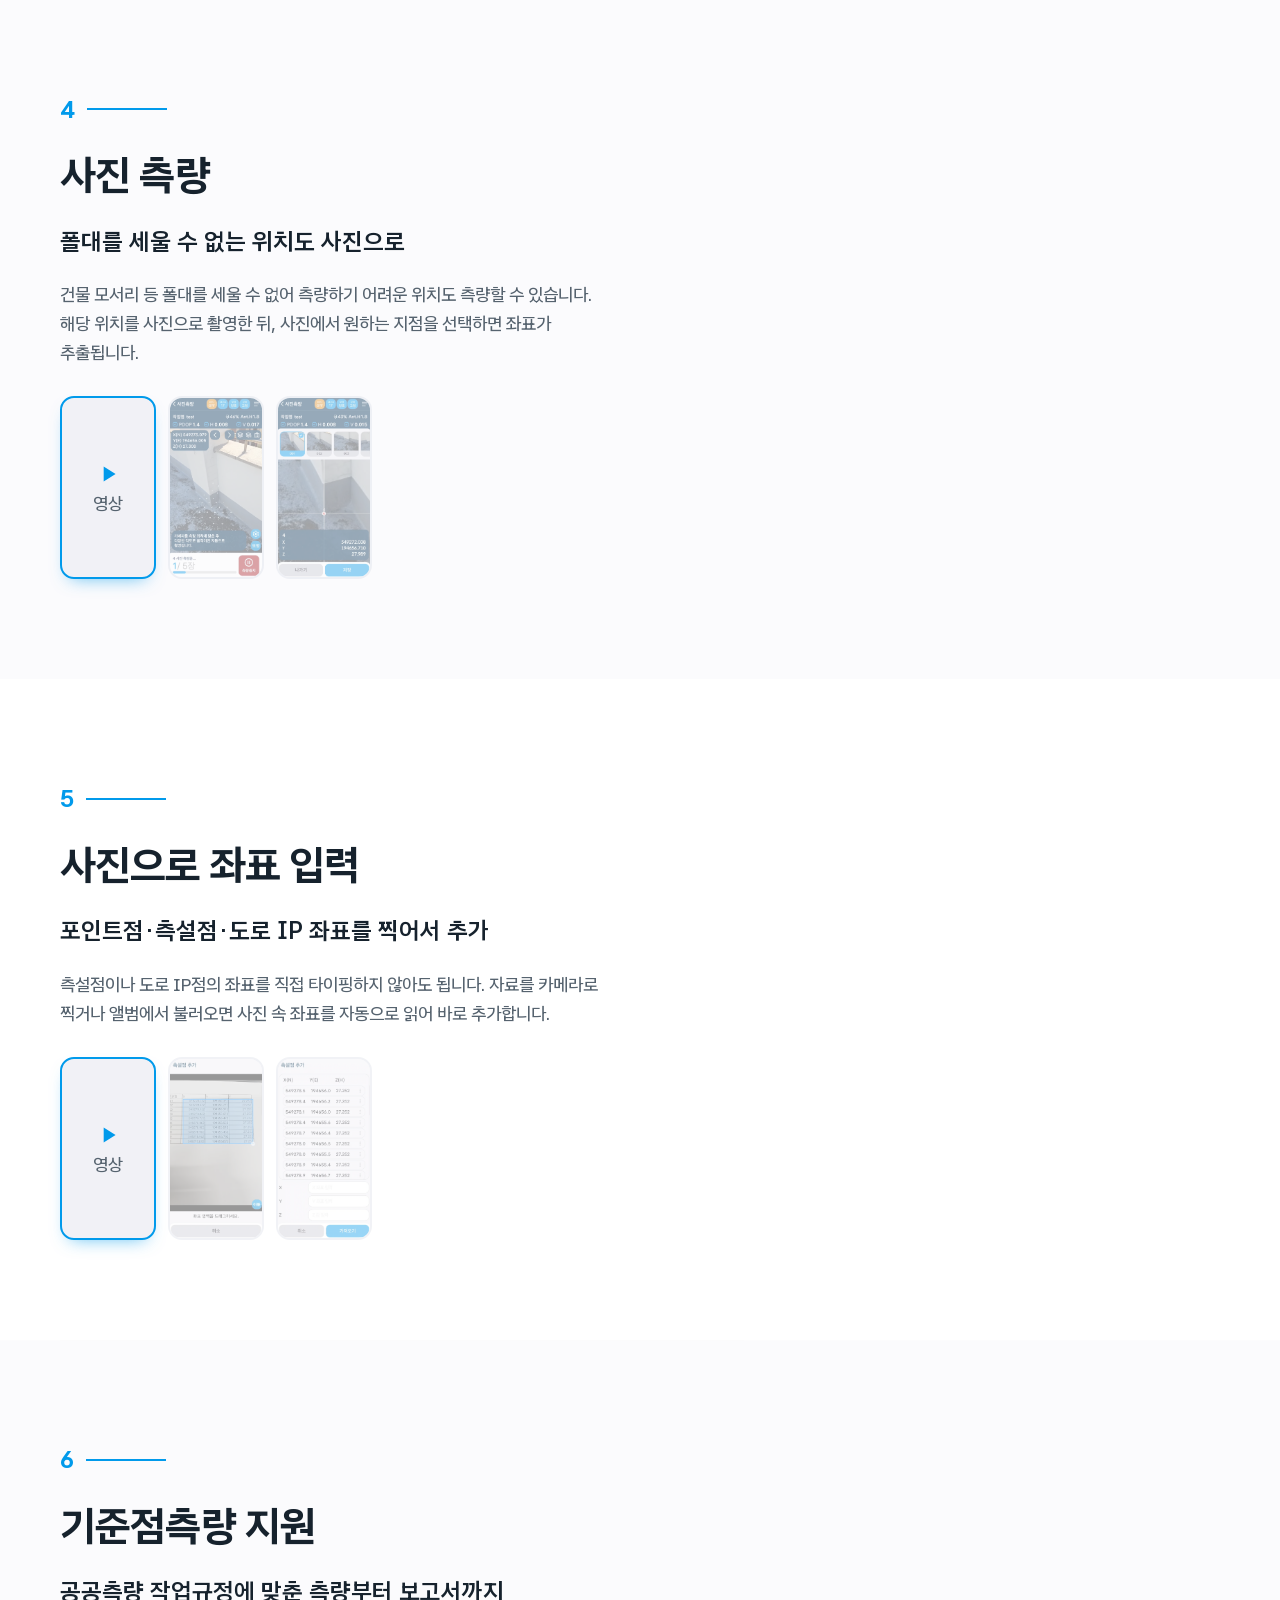
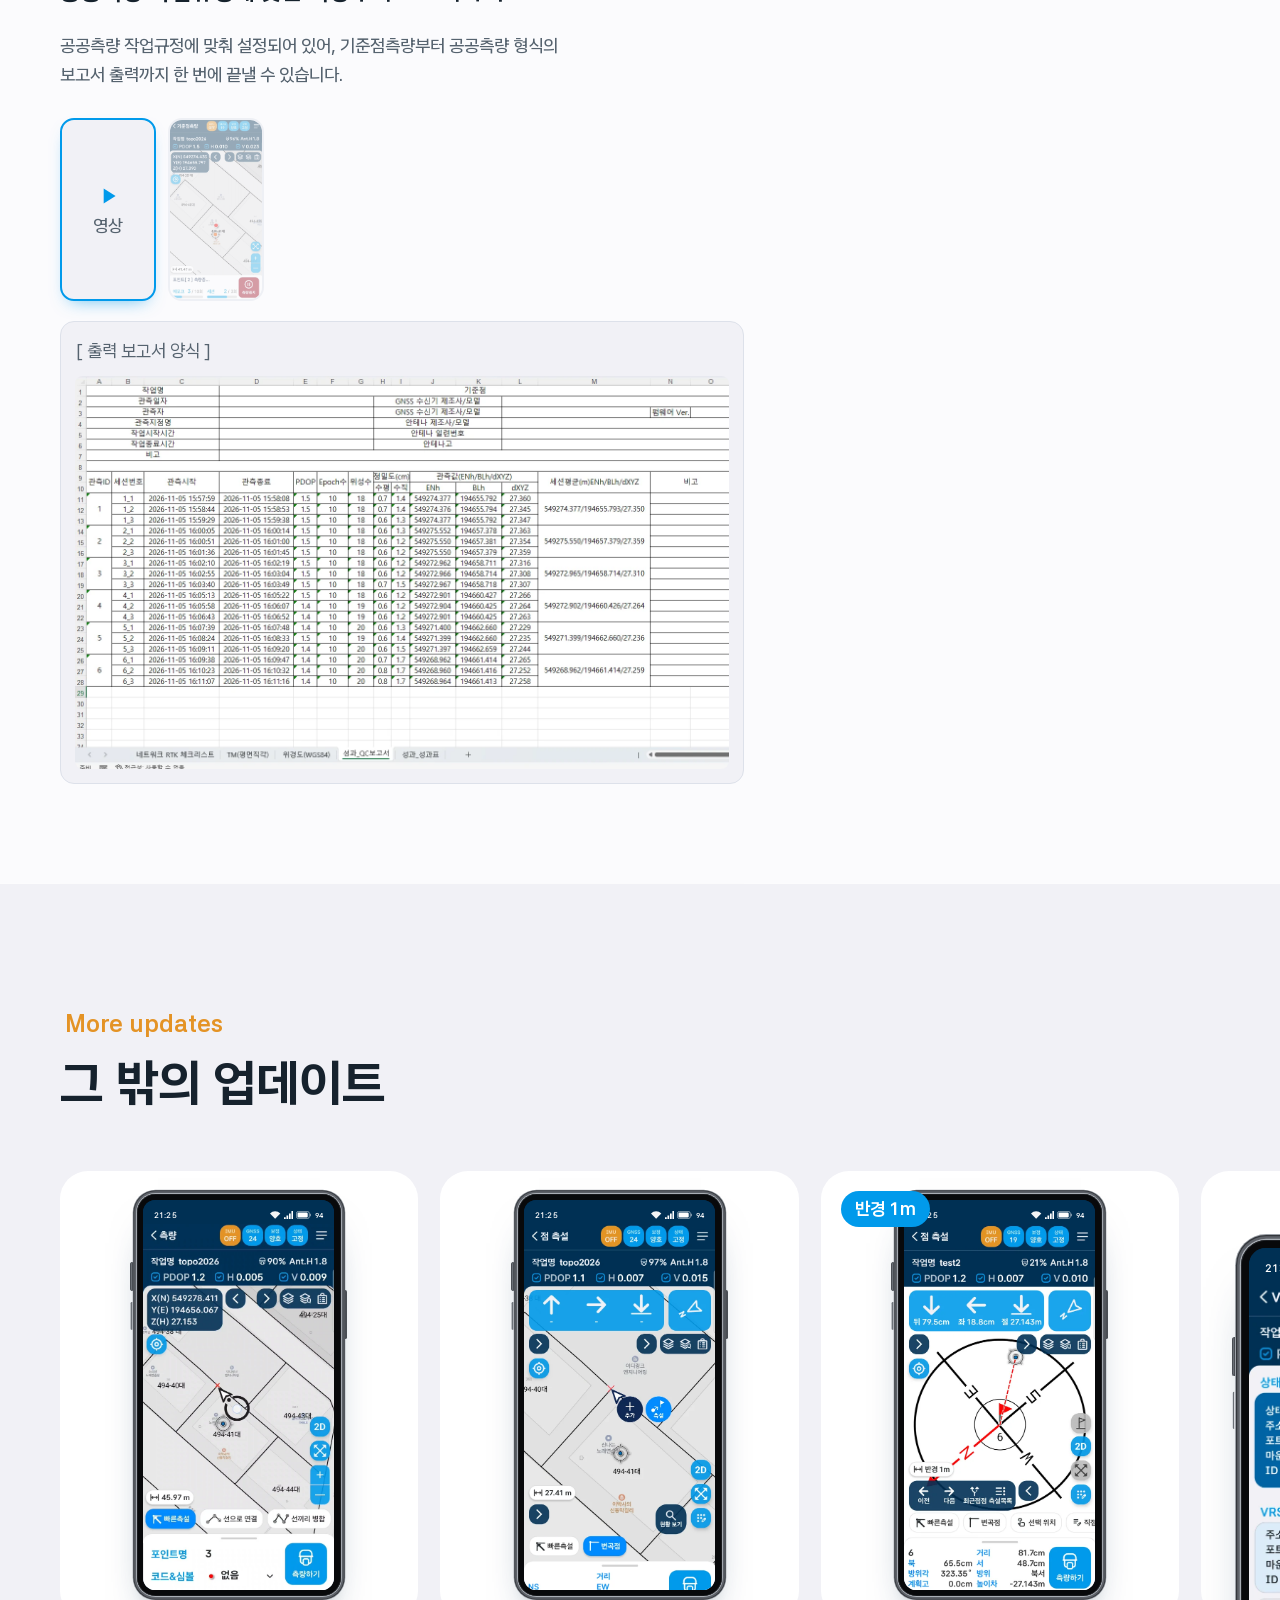
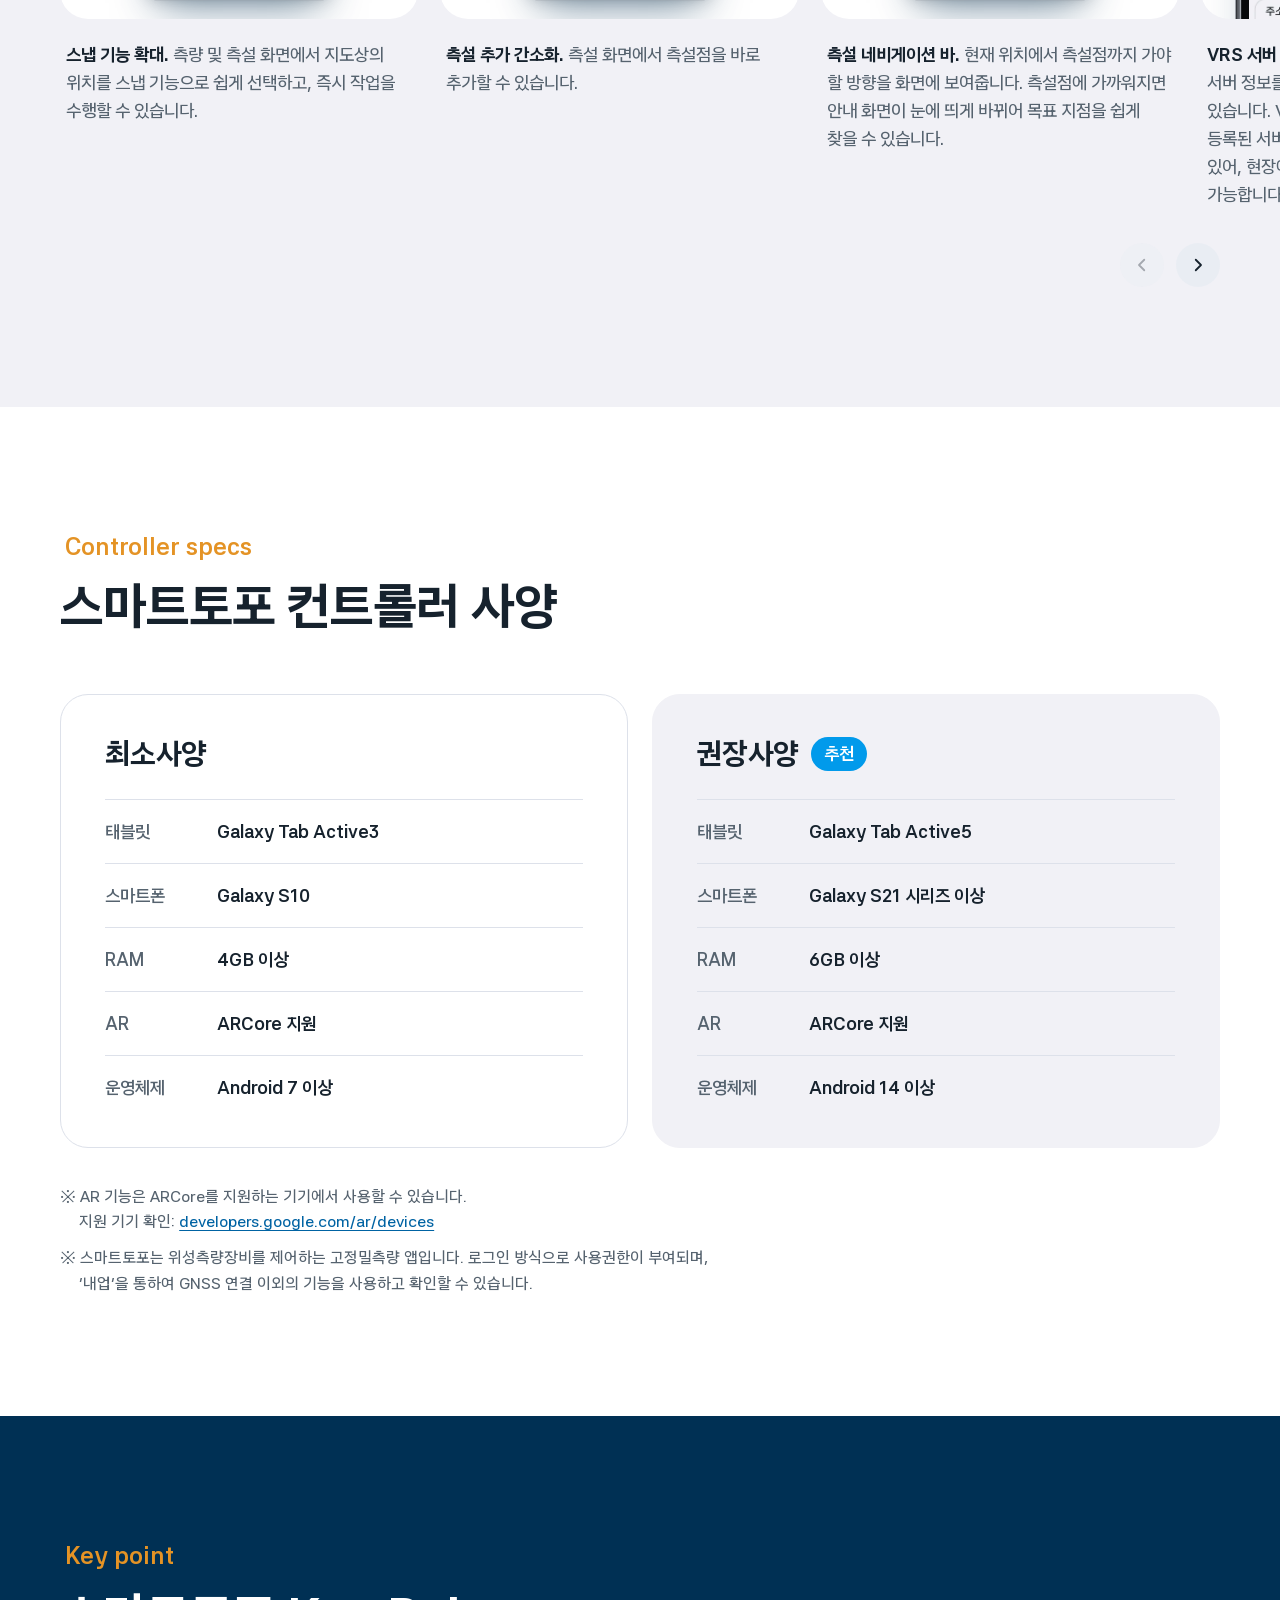
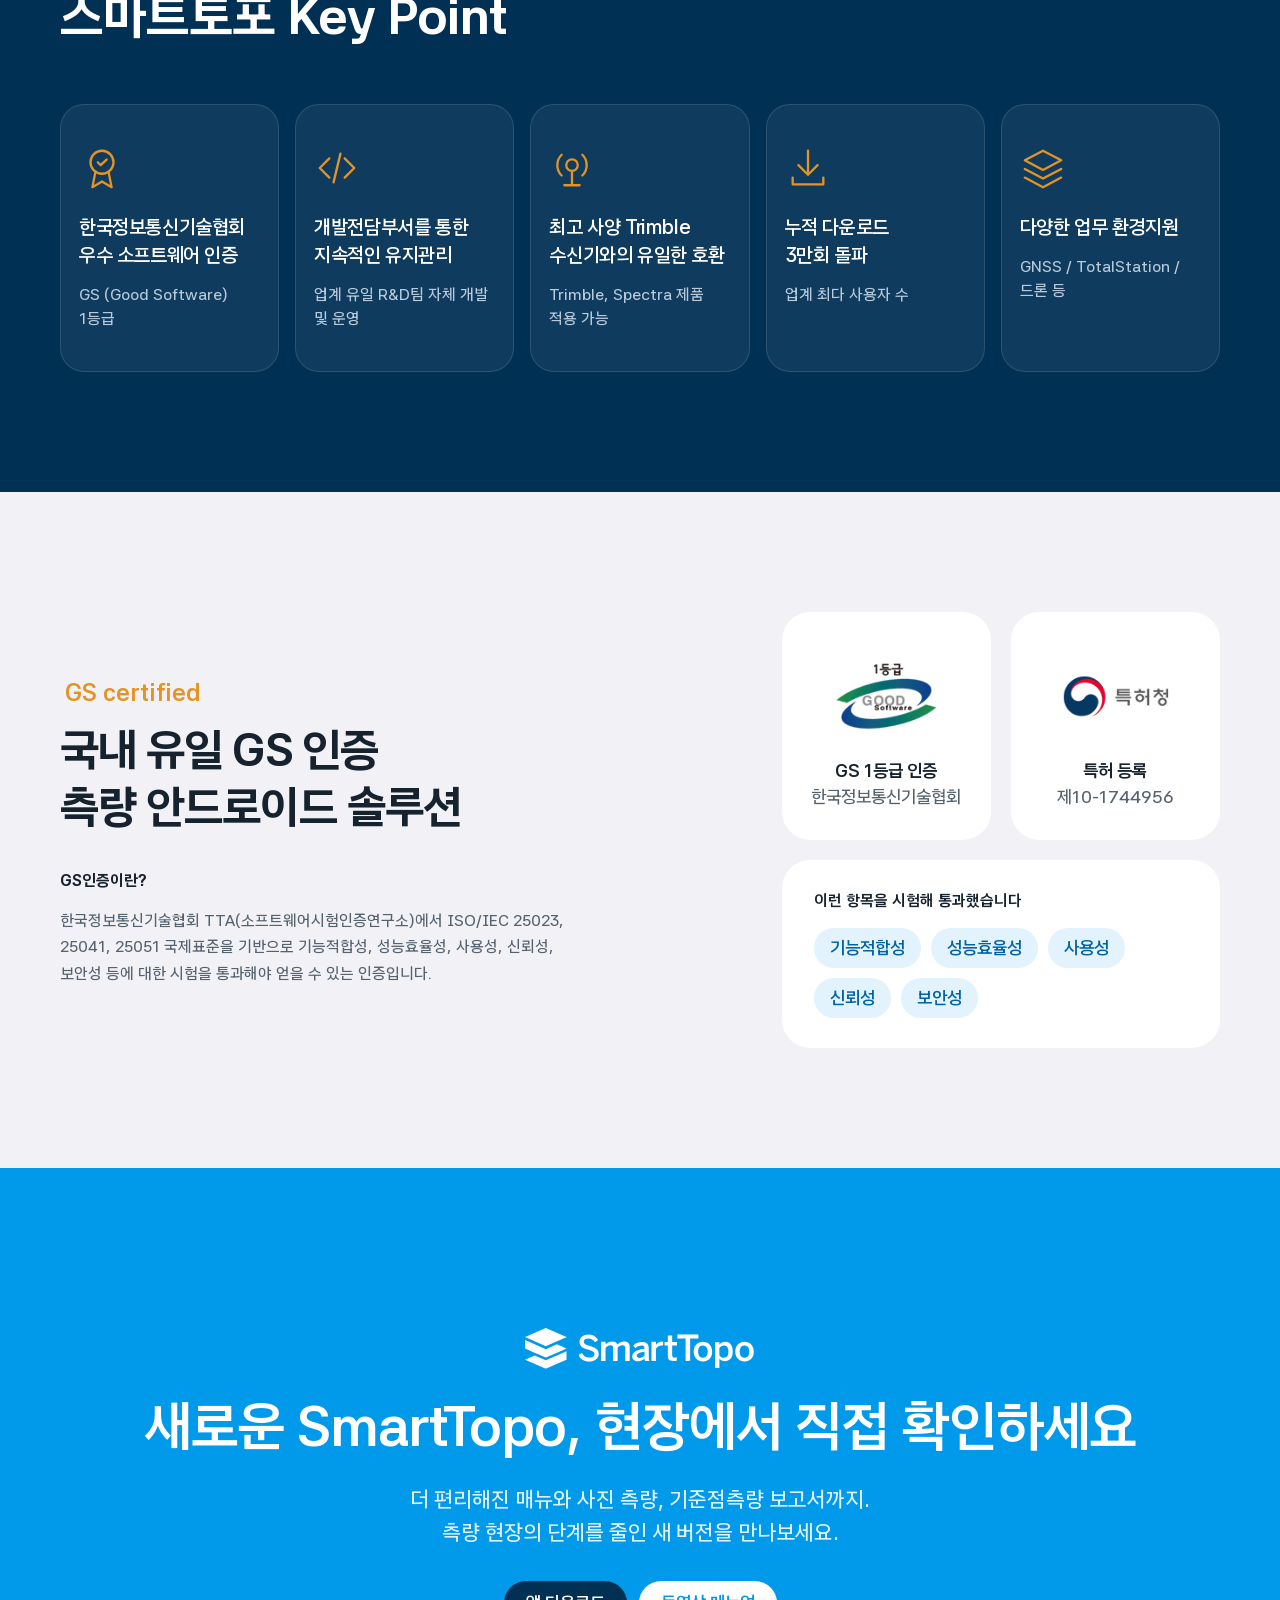
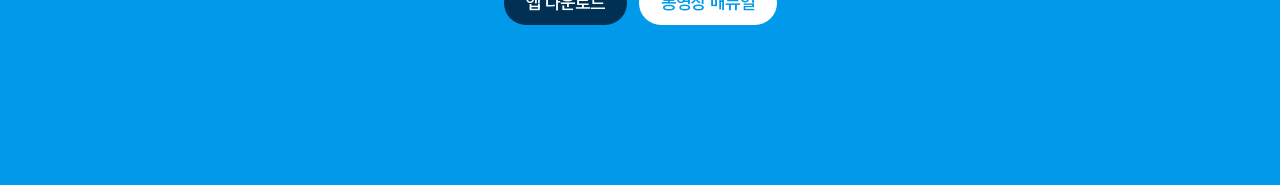
==== commit c5f9c160: "테스트 페이지 업데이트 2026-11-24 16:54" ====
--- a/src/intro/index.html
+++ b/src/intro/index.html
@@ -292,6 +292,19 @@
 
 
   /* ---------- motion ---------- */
+  /* 모바일 글자 크기: h1 46 · h2 40 · h3 40 · 키포인트 h3 28 */
+  @media (max-width:768px){
+    .hero h1{font-size:46px}
+    .sec-head h2,.gs .sec-head h2,.closing h2{font-size:40px}
+    .fitem h3,.spec h3{font-size:40px}
+    .kp h3{font-size:28px}
+  }
+  /* 6가지 기능: 한 줄로 쌓이는 화면(태블릿·모바일)에서는 가운데 정렬 */
+  @media (max-width:960px){
+    .fitem{align-items:center;text-align:center}
+    .fitem .no{justify-content:center}
+    .fitem p.desc{margin-inline:auto}
+  }
   @media (prefers-reduced-motion:no-preference){
     .ld{animation:st26-ld 1s var(--ease) both;animation-delay:calc(var(--d,0) * 90ms + 150ms)}
     .hero h1 .k>span{animation:st26-up 1s var(--ease) both;animation-delay:calc(var(--d,0) * 110ms + 100ms)}
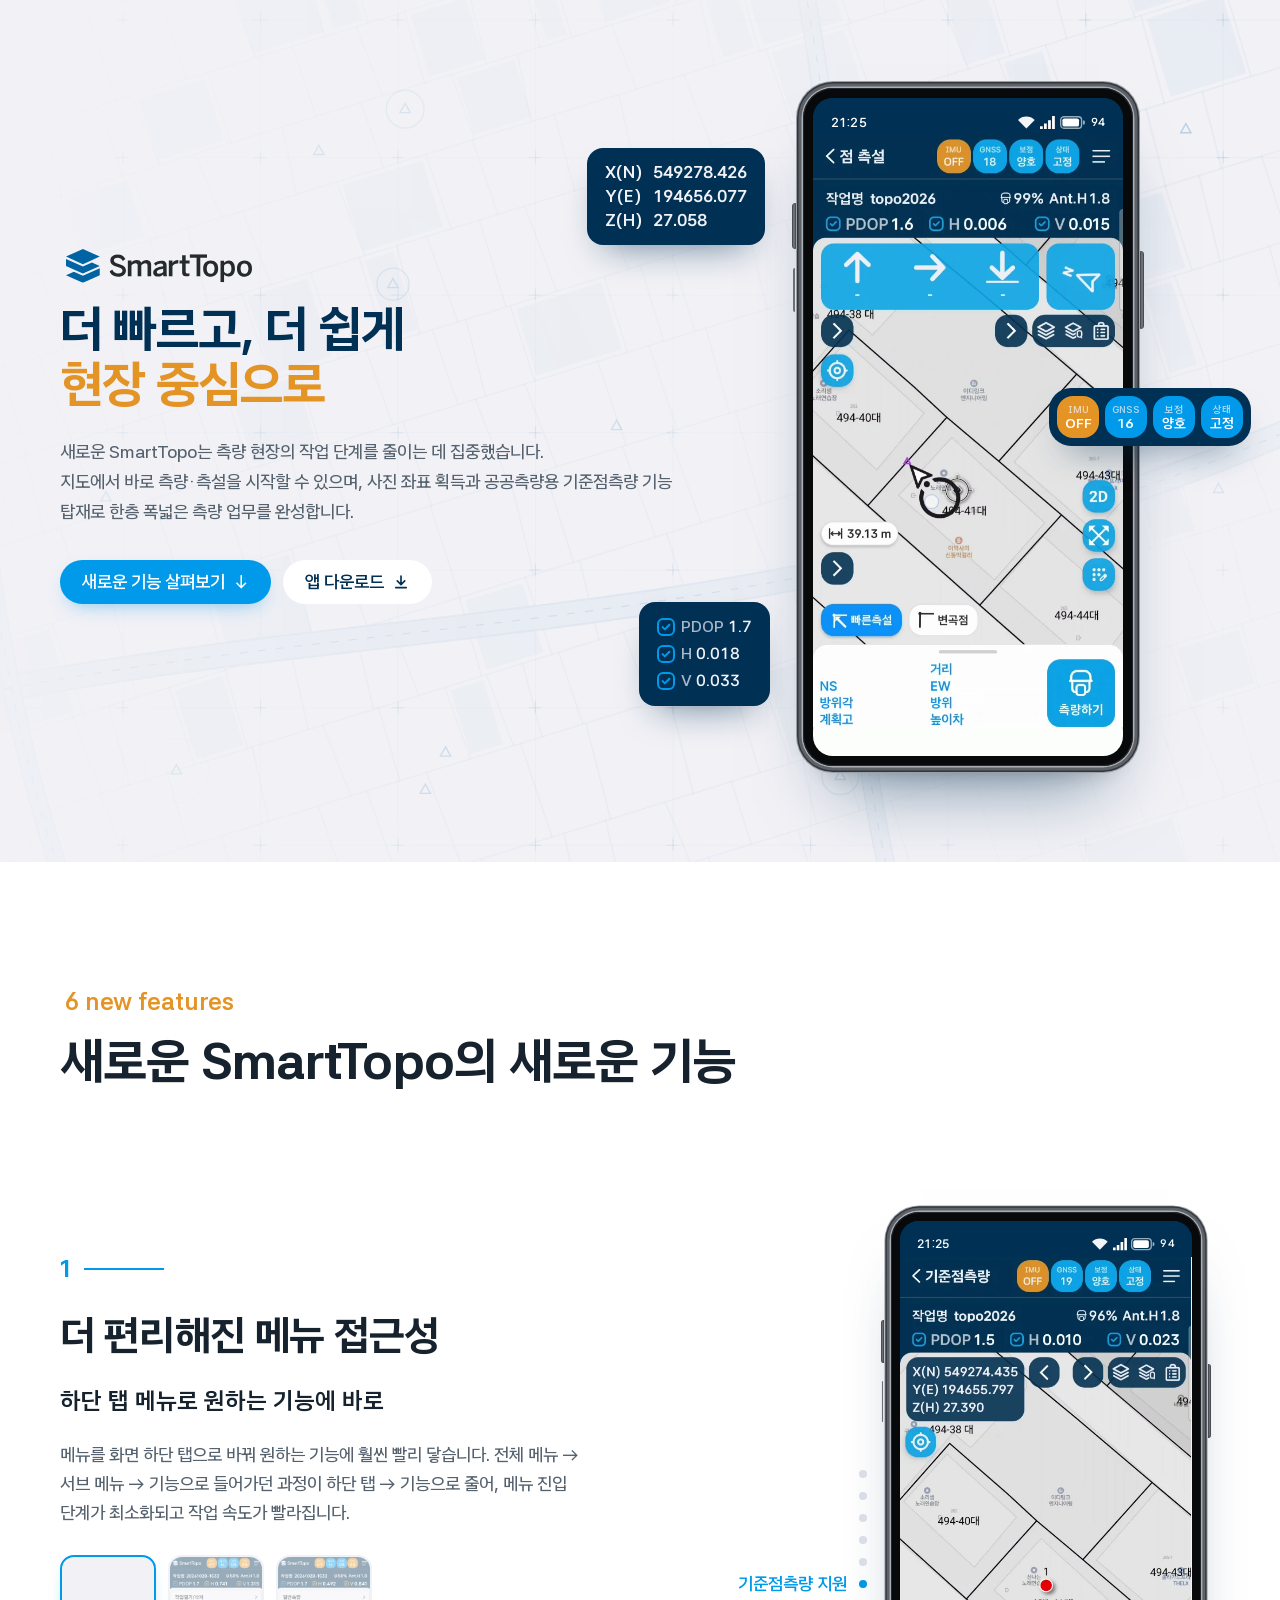
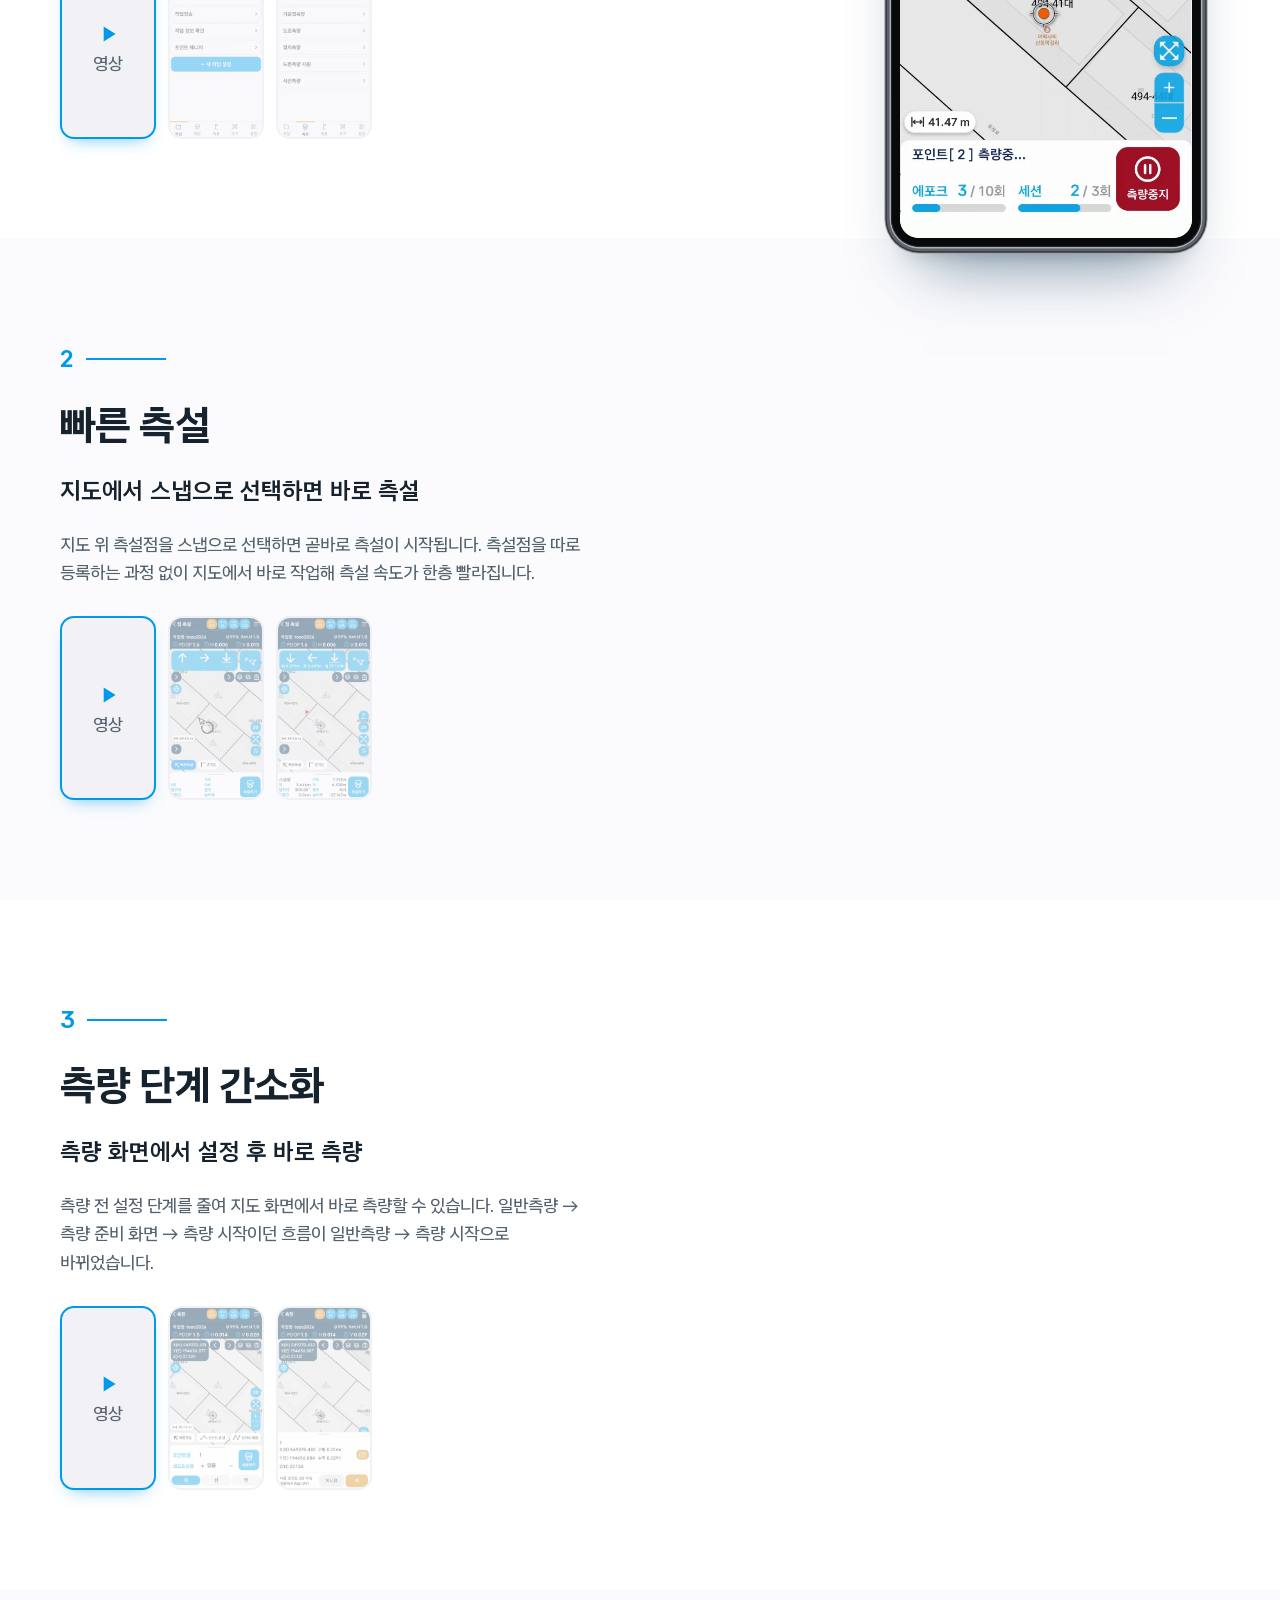
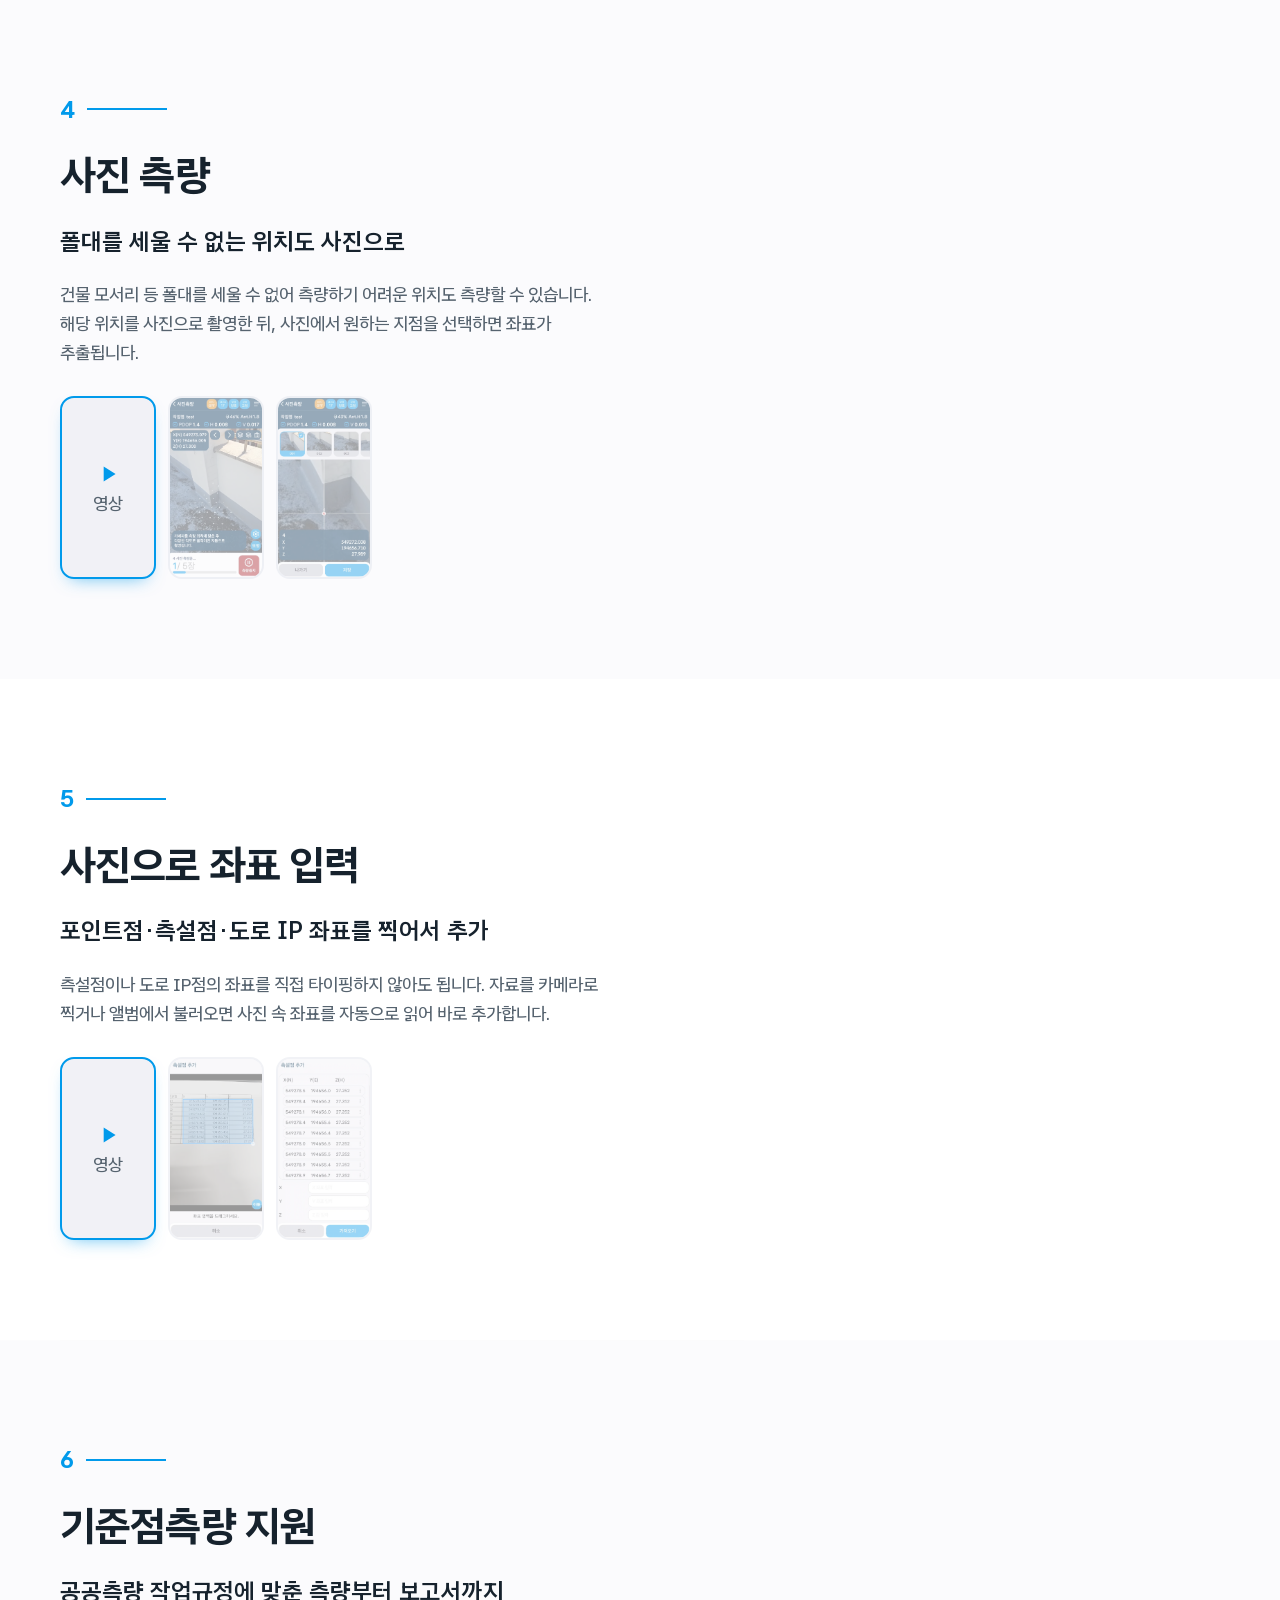
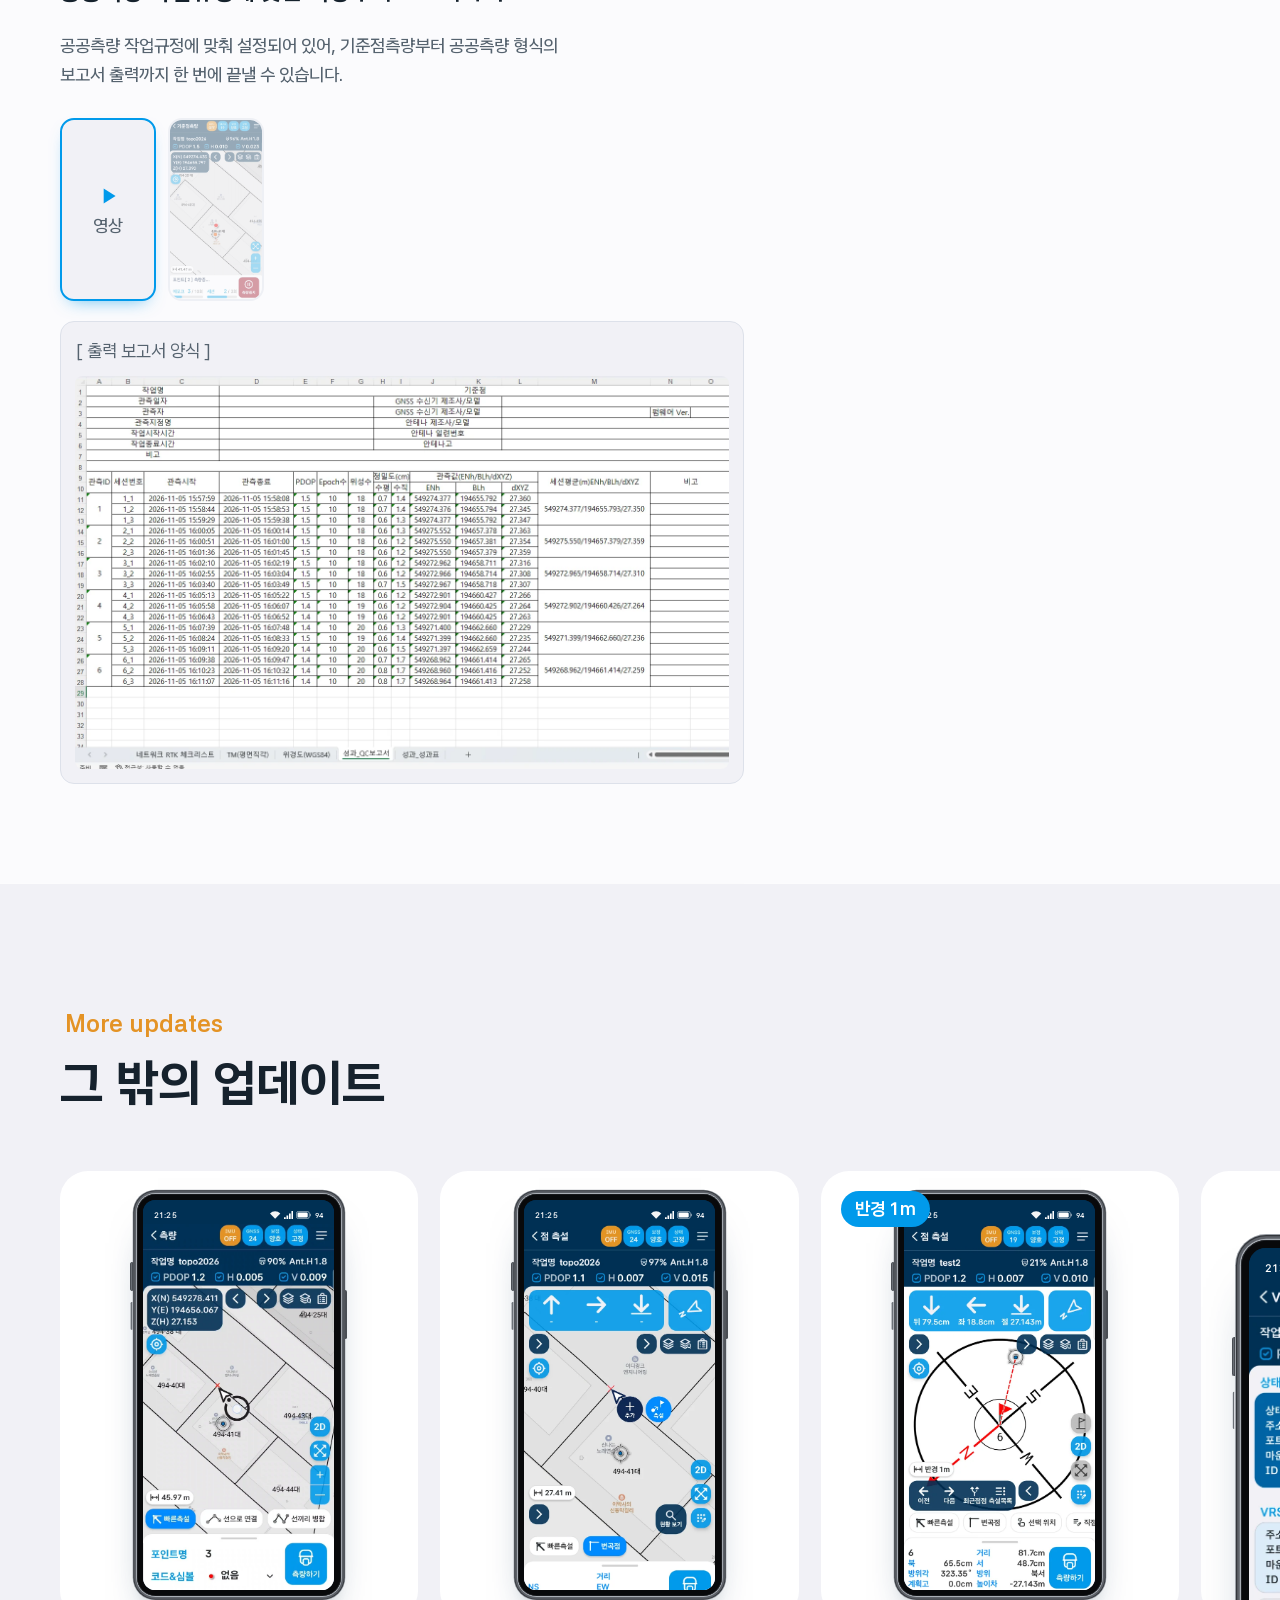
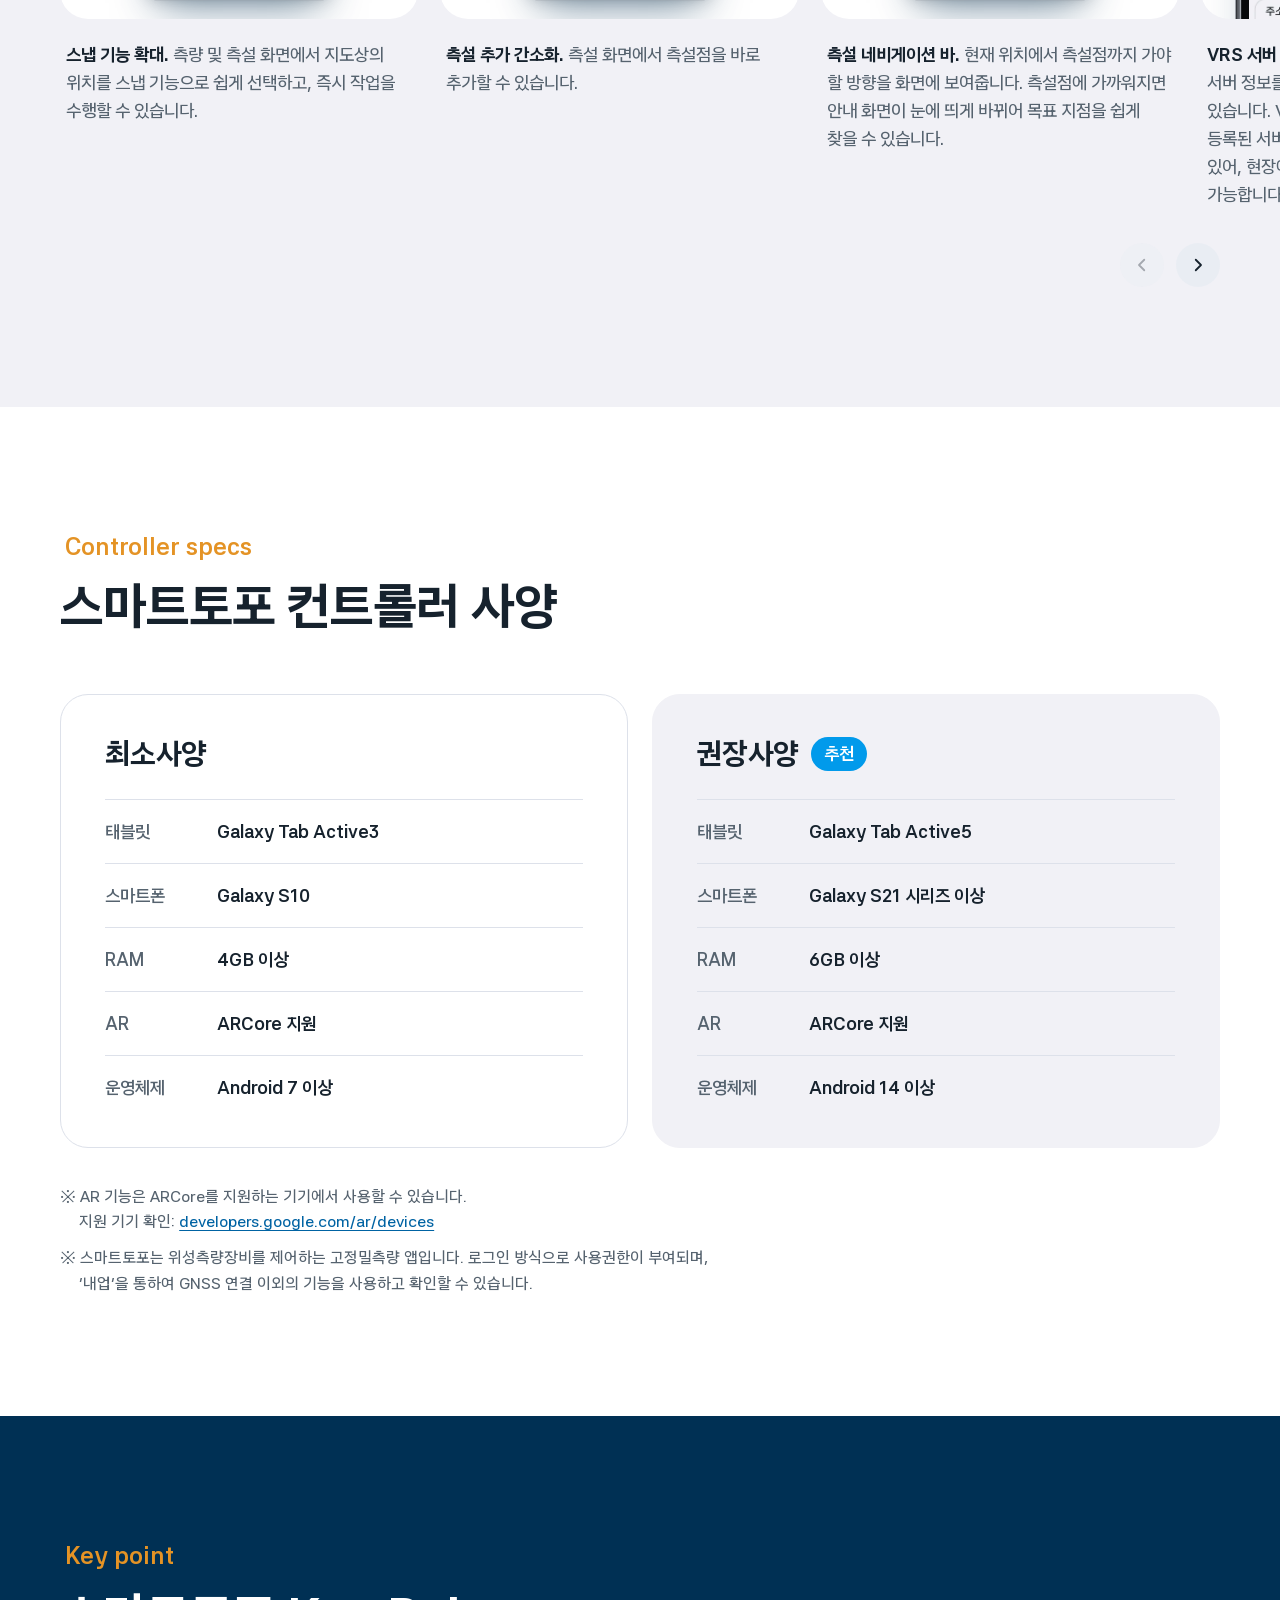
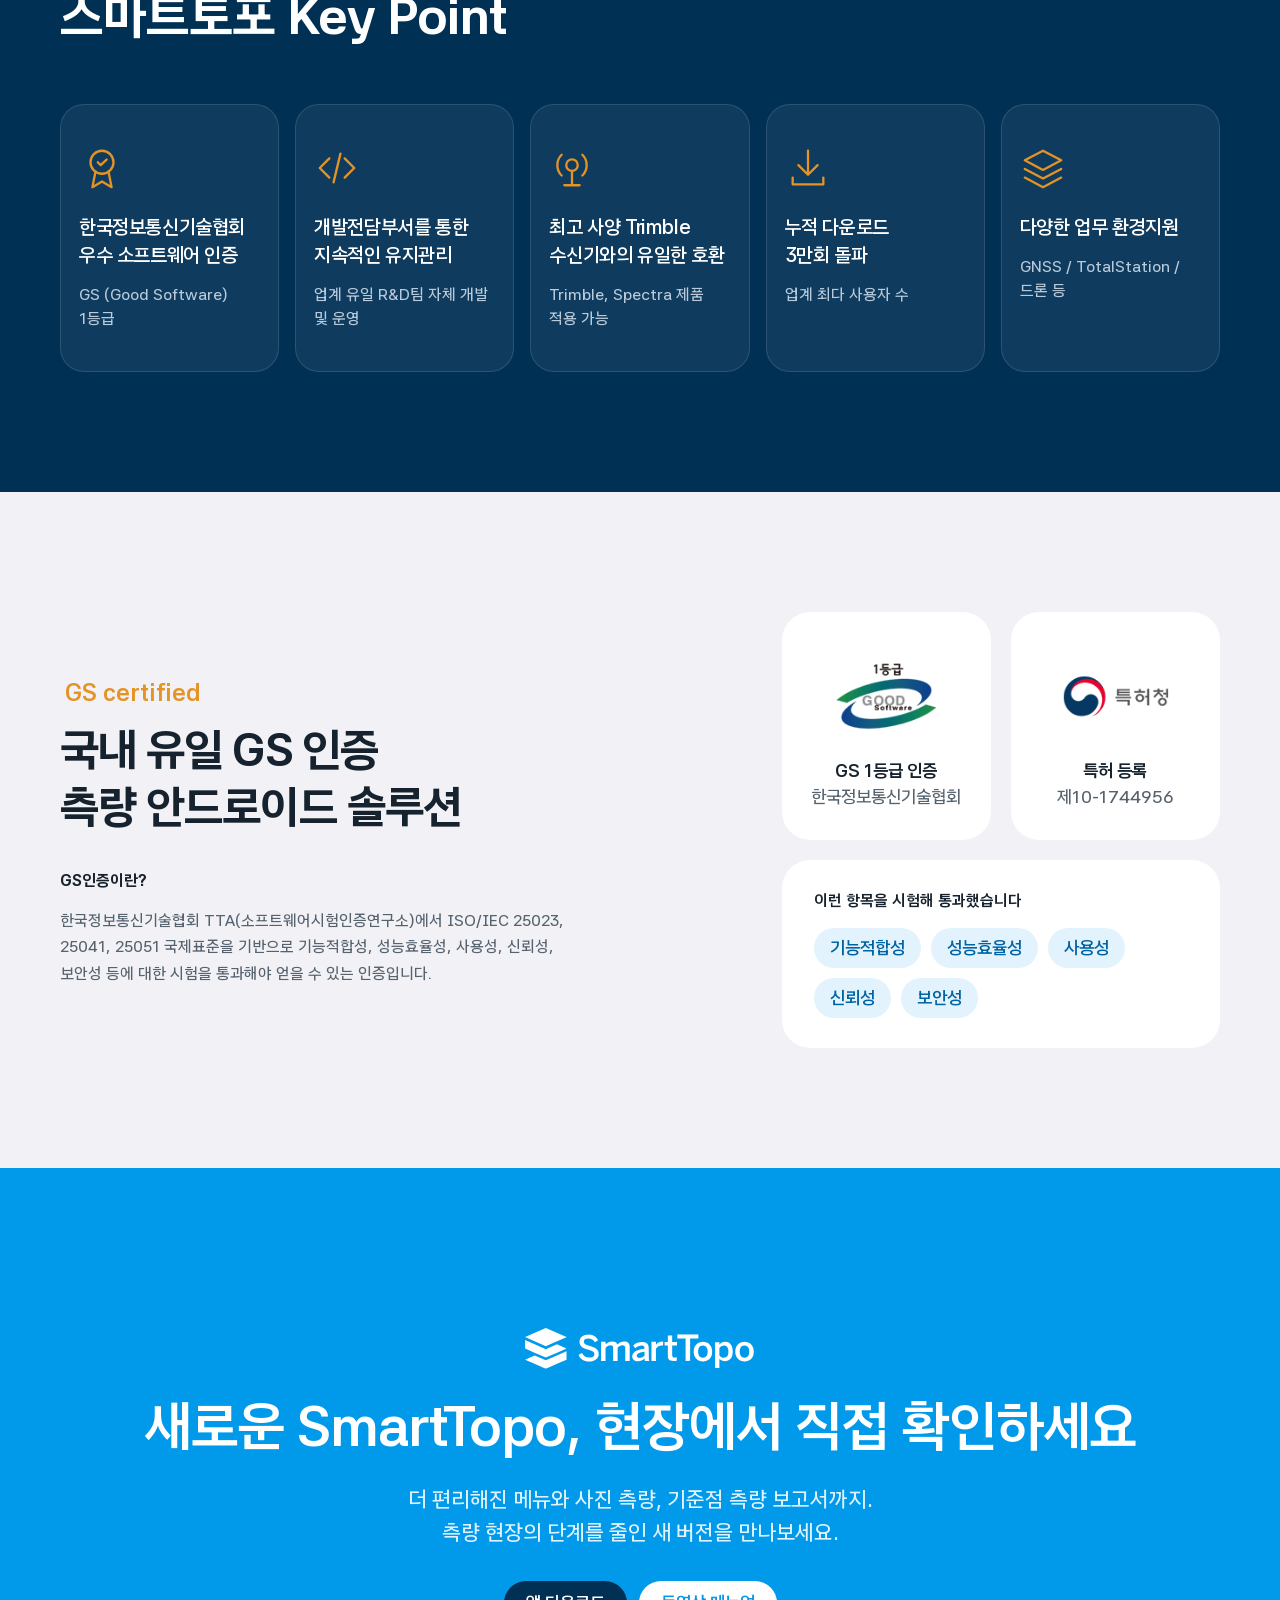
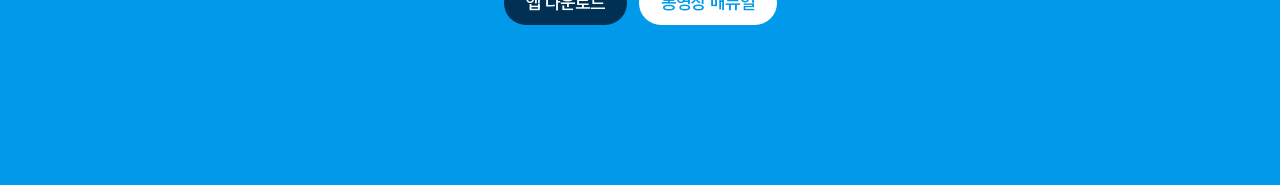
==== commit 6b90e7e9: "테스트 페이지 업데이트 2026-11-25 10:37" ====
--- a/src/intro/index.html
+++ b/src/intro/index.html
@@ -301,6 +301,10 @@
   }
   /* 6가지 기능: 한 줄로 쌓이는 화면(태블릿·모바일)에서는 가운데 정렬 */
   @media (max-width:960px){
+    .hero .wrap>div:first-child{text-align:center}   /* 히어로: 한 줄로 쌓이는 화면에서는 글·버튼 가운데 정렬 */
+    .hero .hero-logo{margin-inline:auto}
+    .hero .lead{margin-inline:auto}
+    .hero .ctas{justify-content:center}
     .fitem{align-items:center;text-align:center}
     .fitem .no{justify-content:center}
     .fitem p.desc{margin-inline:auto}
@@ -466,7 +470,7 @@
   <div class="wrap">
     <img class="sym" src="assets/smarttopo_logo_white.svg" alt="SmartTopo" width="191" height="34">
     <h2 id="cl-title">새로운 SmartTopo, 현장에서 직접 확인하세요</h2>
-    <p>더 편리해진 매뉴와 사진 측량, 기준점측량 보고서까지.<br>측량 현장의 단계를 줄인 새 버전을 만나보세요.</p>
+    <p>더 편리해진 메뉴와 사진 측량, 기준점 측량 보고서까지.<br>측량 현장의 단계를 줄인 새 버전을 만나보세요.</p>
     <div class="ctas" style="display:flex;gap:12px;flex-wrap:wrap;justify-content:center;margin-top:10px">
       <a class="btn btn-blue mag" href="#contact" data-placeholder="download">앱 다운로드</a>
       <a class="btn btn-ghost mag" href="https://stopo.co.kr/bbs/?so_table=movie" target="_blank" rel="noopener" aria-label="동영상 매뉴얼 (새 창)">동영상 매뉴얼</a>
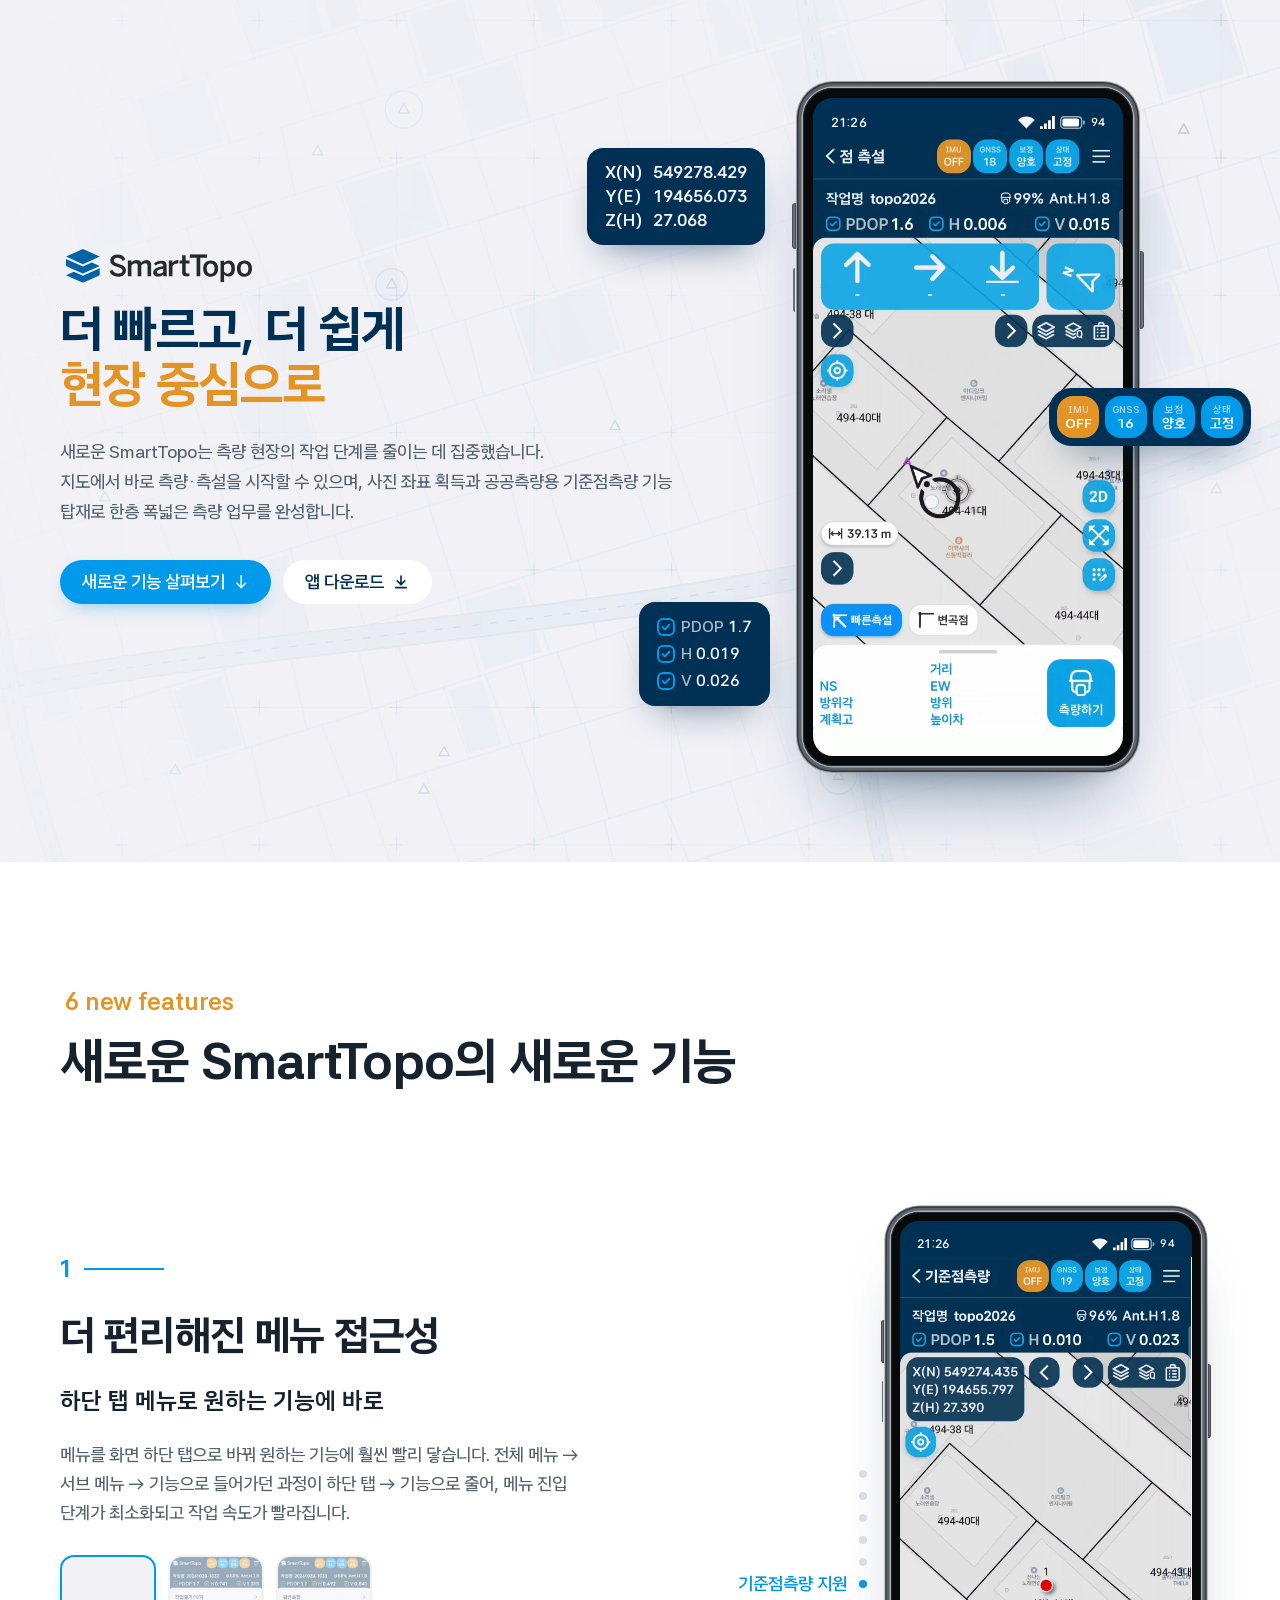
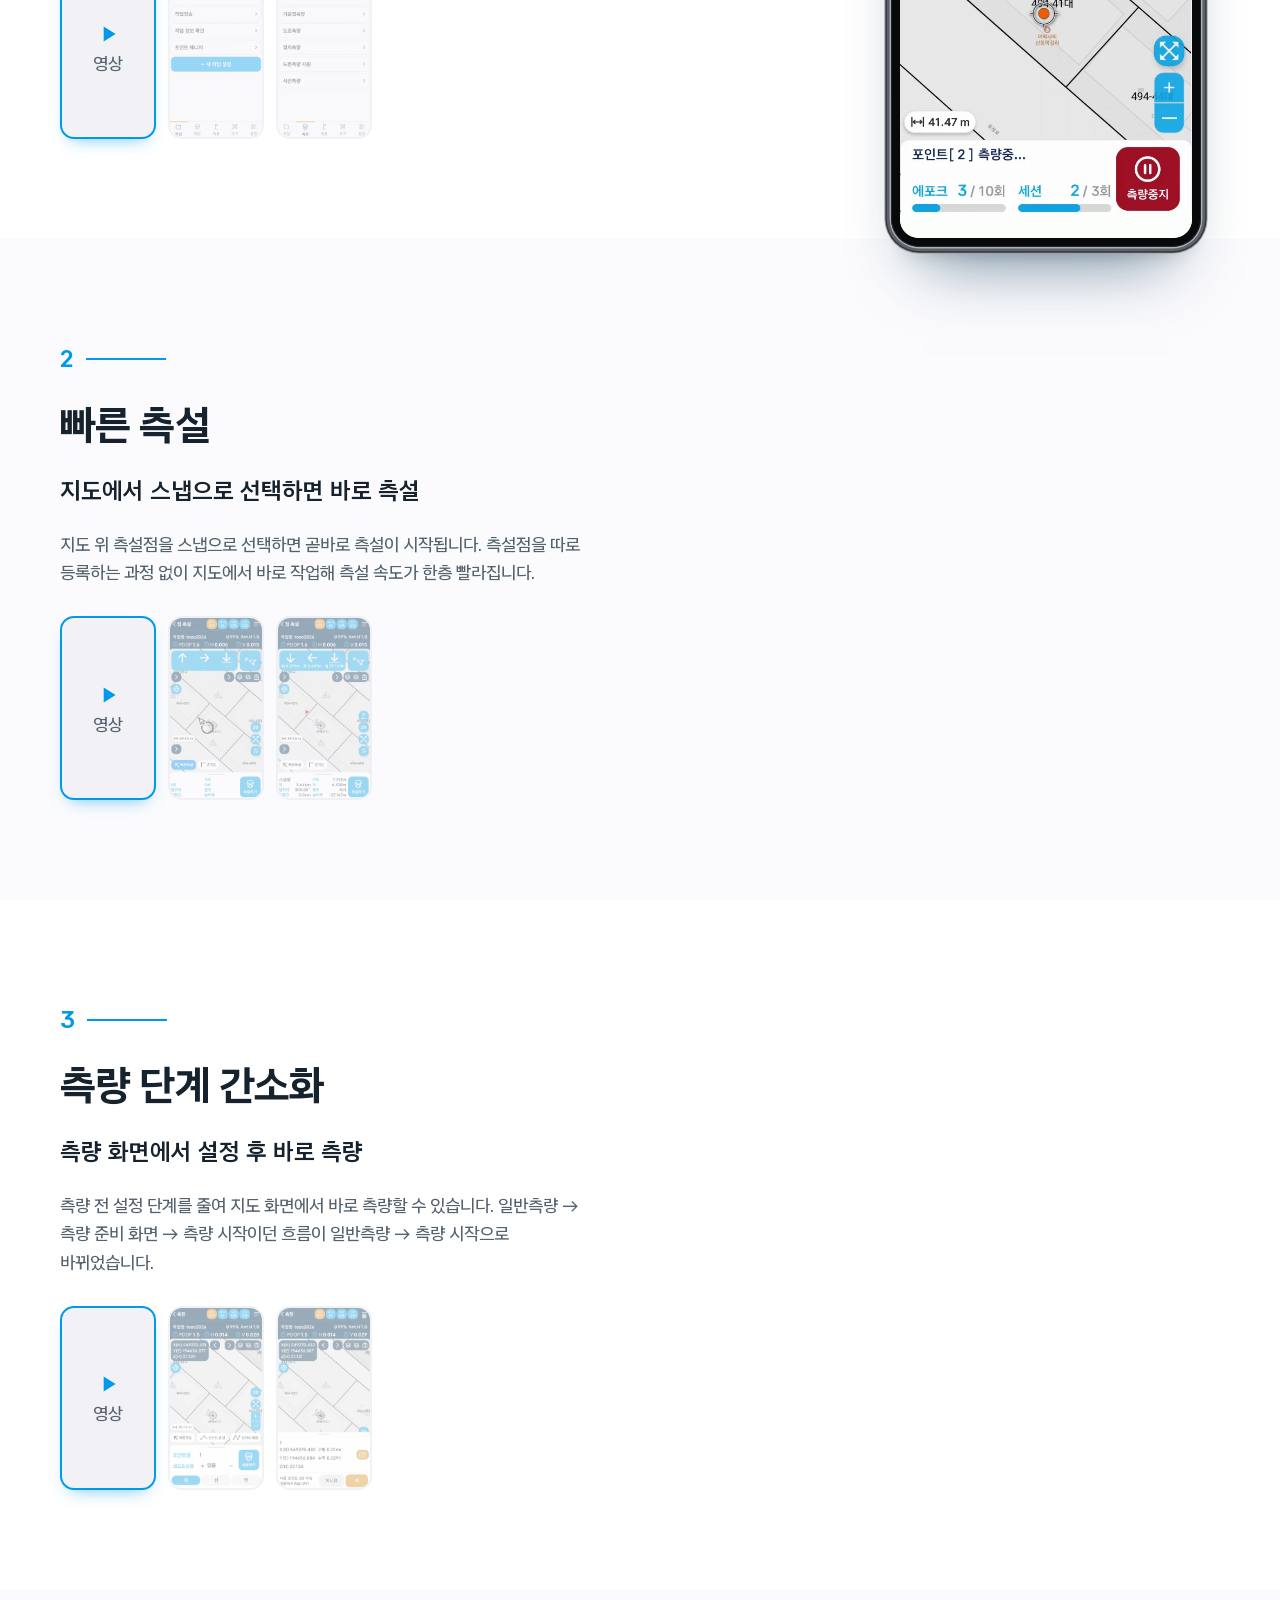
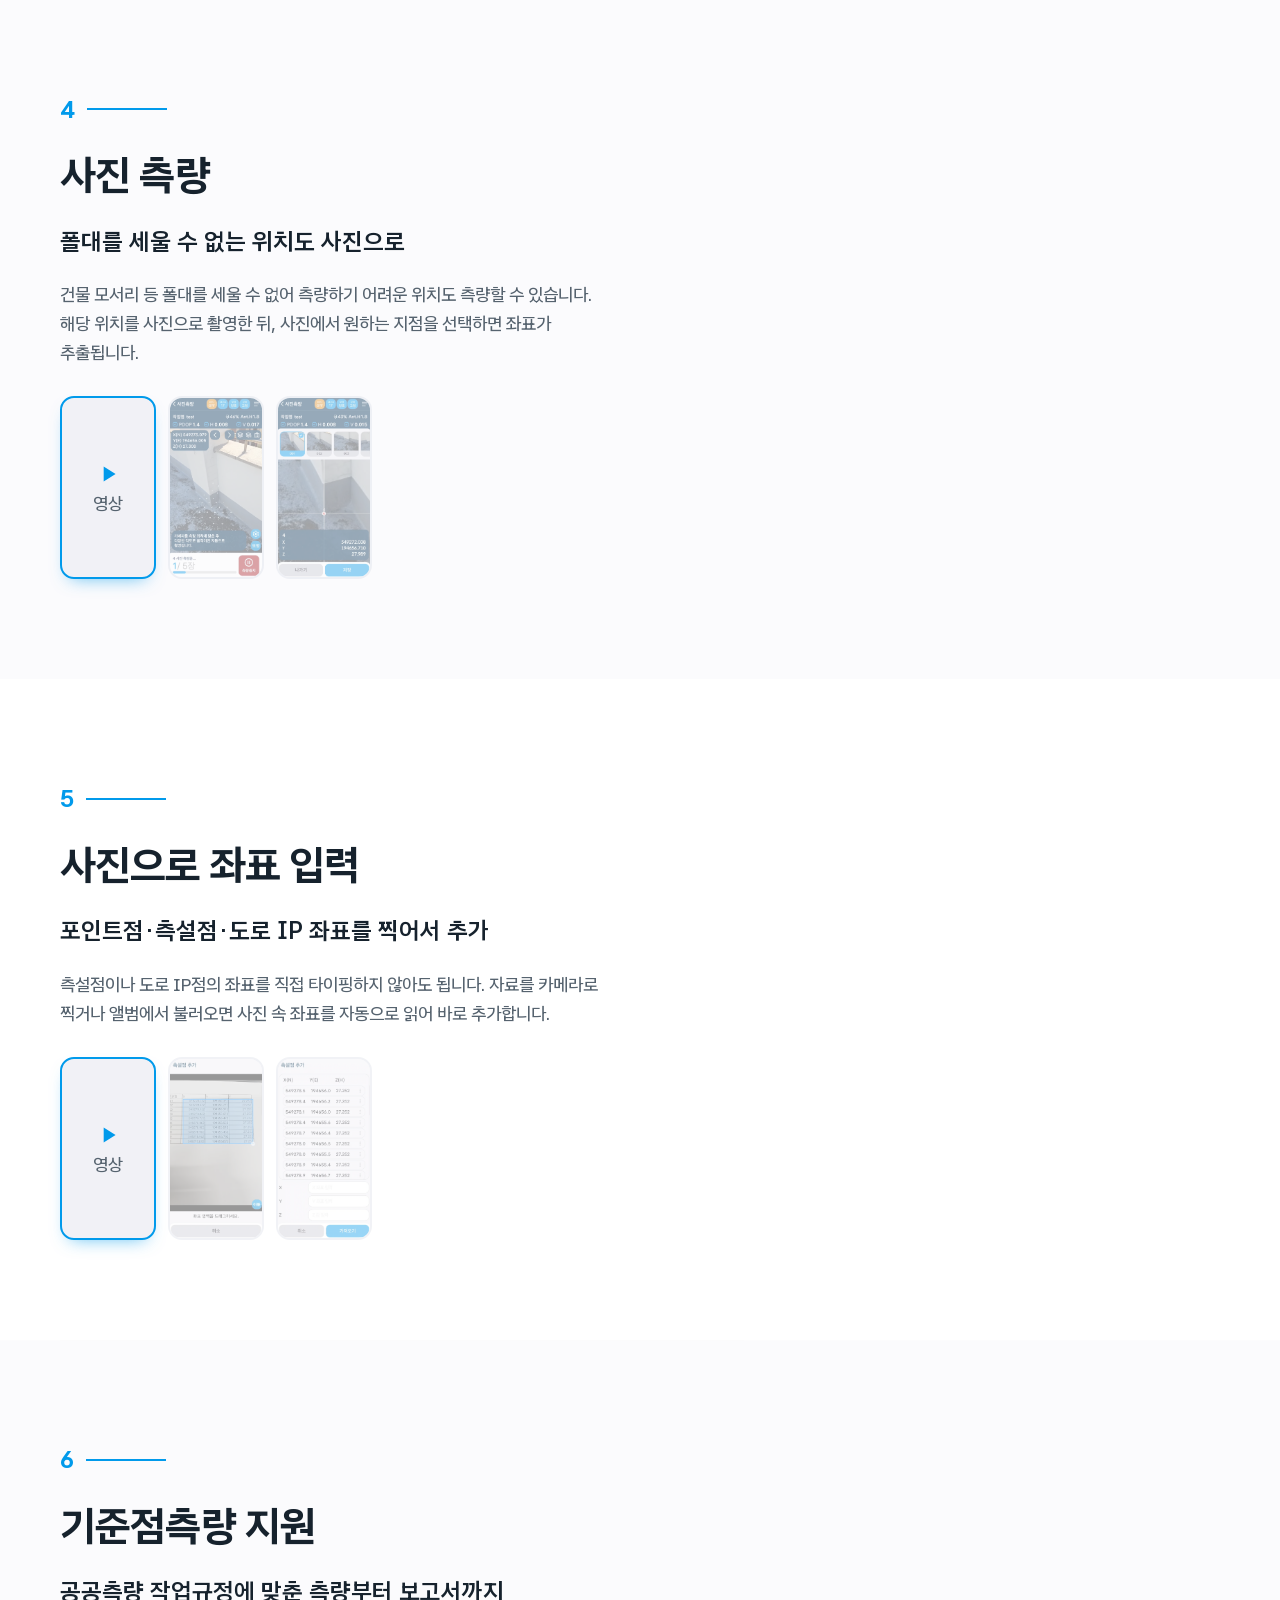
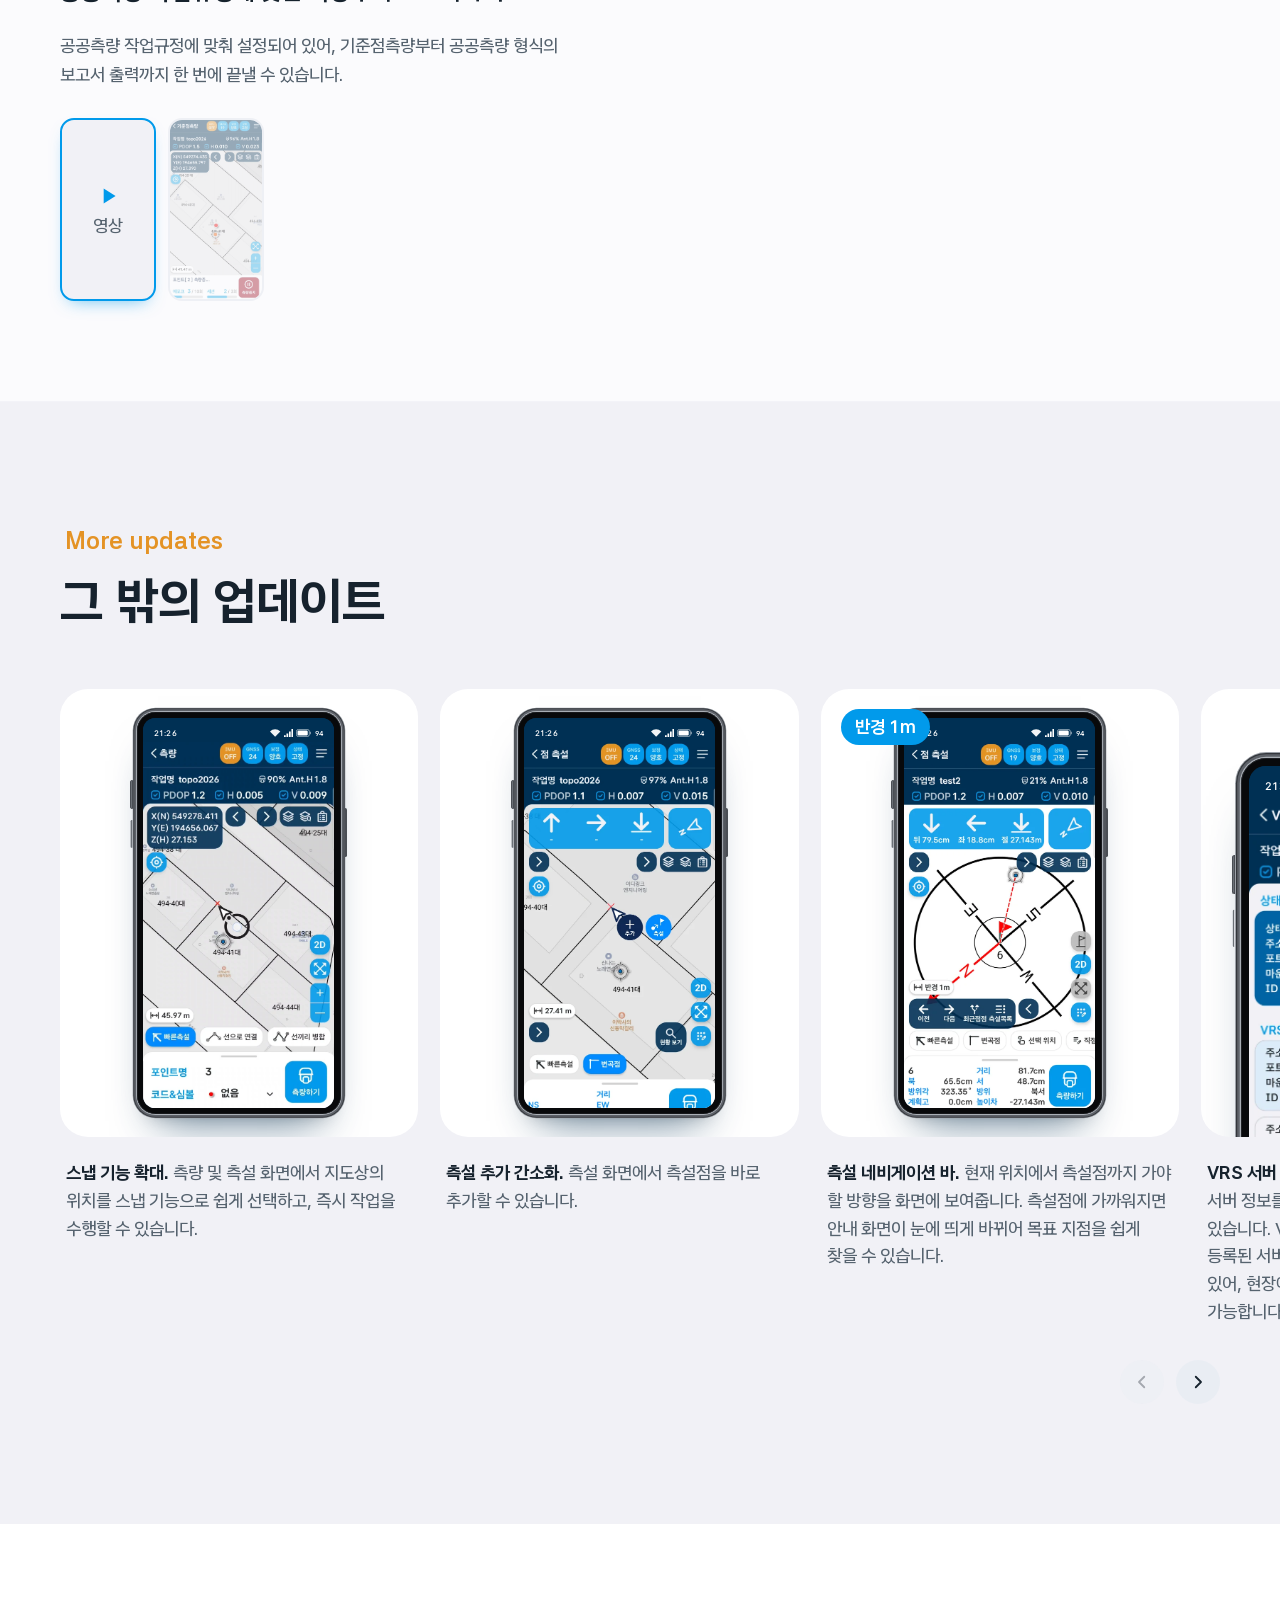
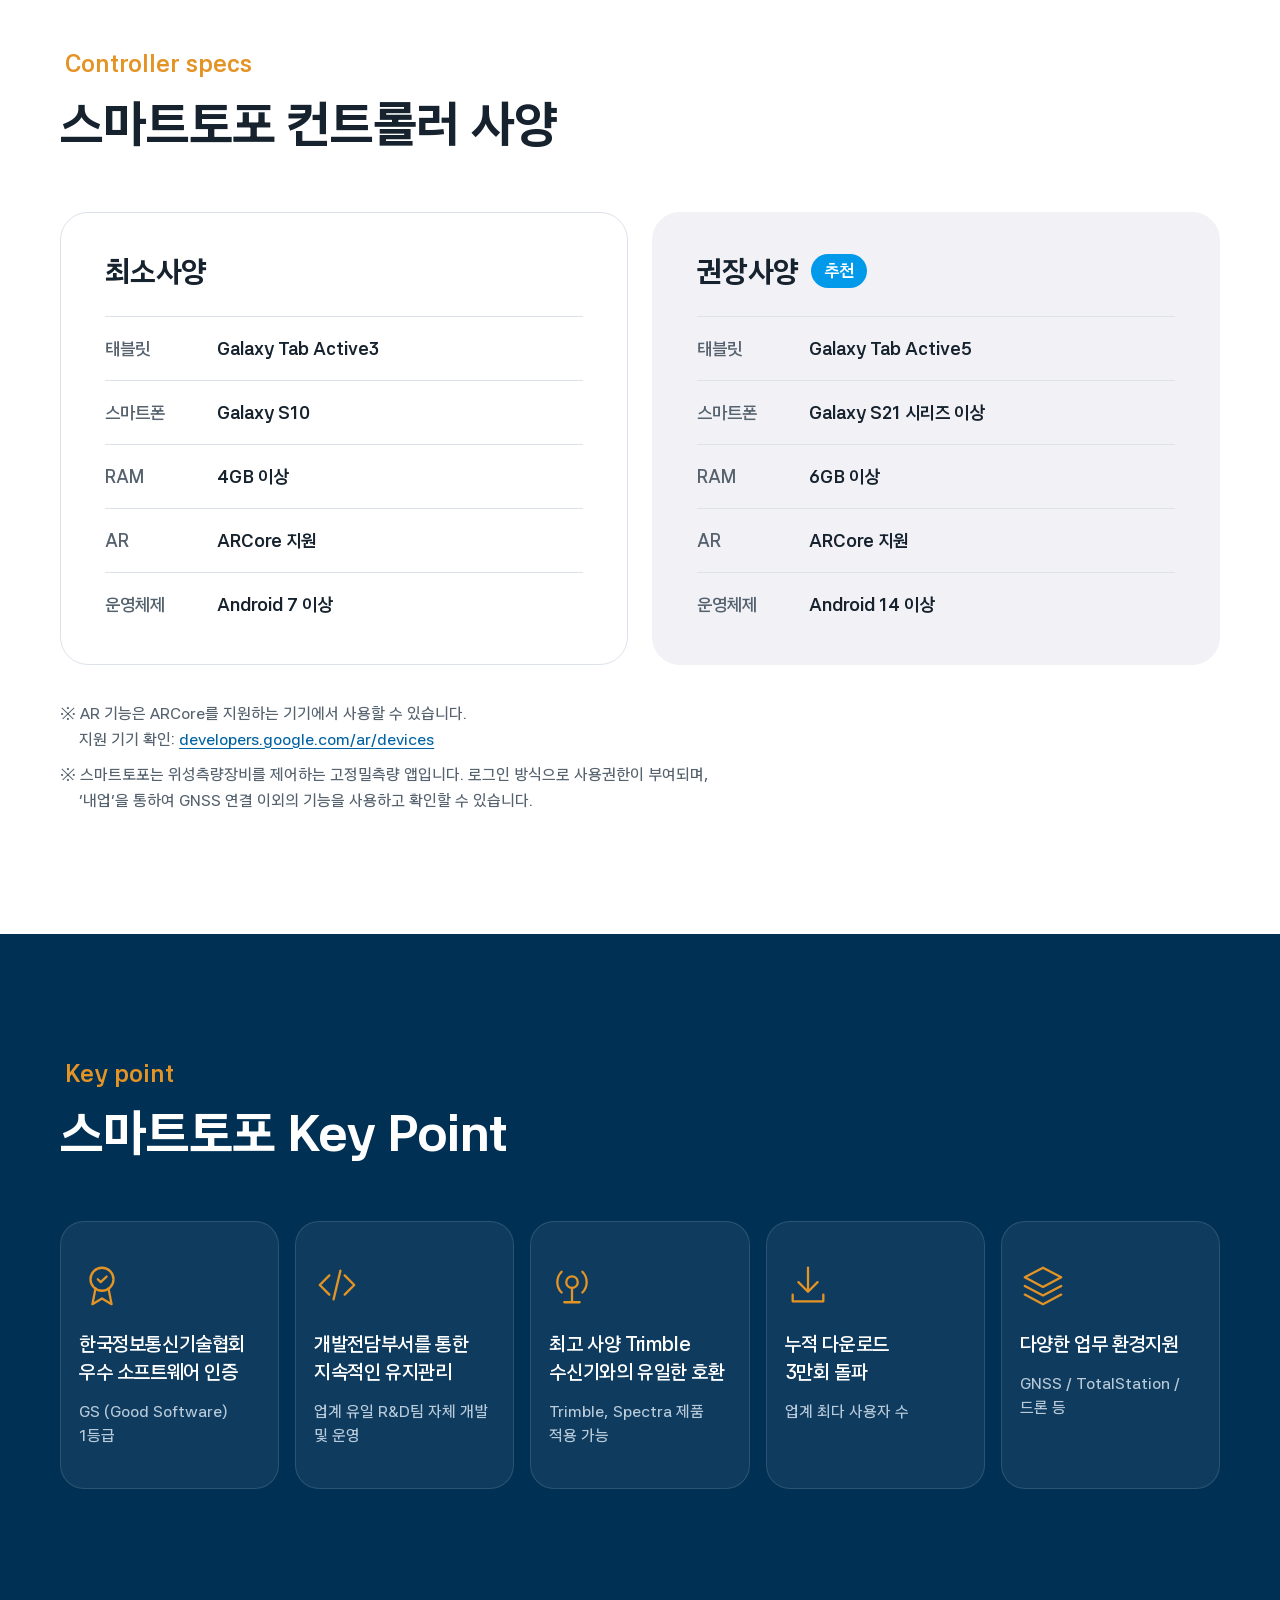
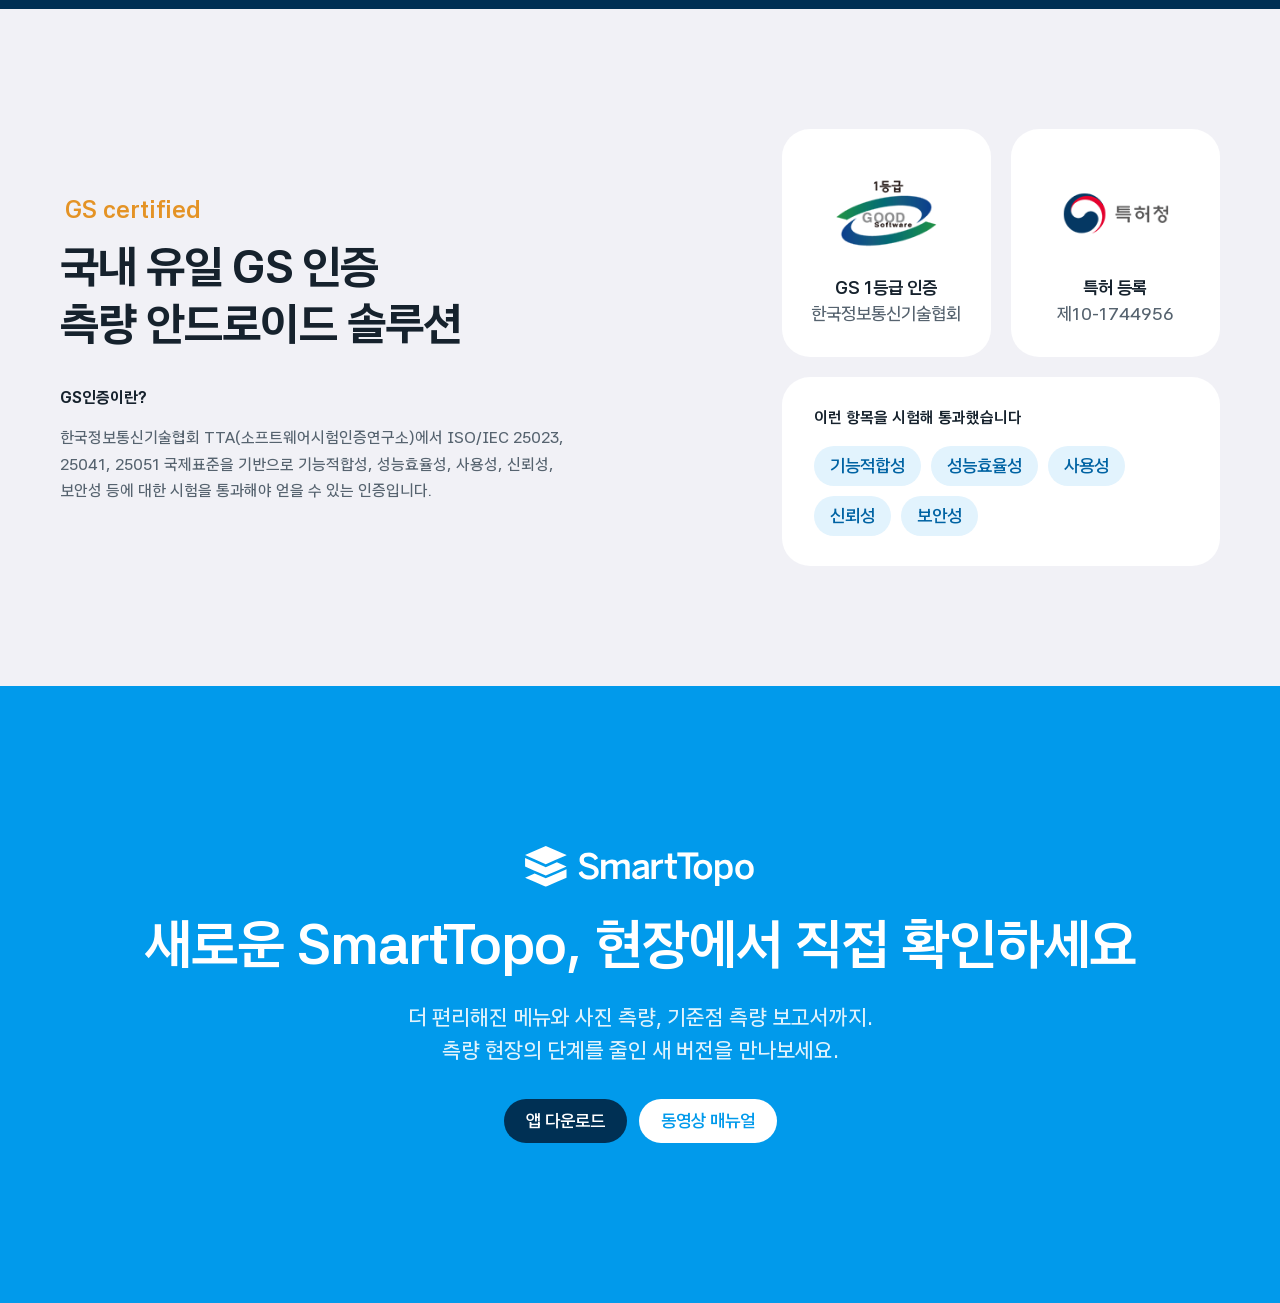
==== commit adc23fae: "테스트 페이지 업데이트 2026-11-26 08:20" ====
--- a/src/intro/index.html
+++ b/src/intro/index.html
@@ -196,10 +196,6 @@
   .thumb[aria-pressed="true"]{border-color:var(--blue);opacity:1;box-shadow:0 8px 18px -10px rgba(1,154,235,.7)}
   .thumb.vid{display:flex;align-items:center;justify-content:center;flex-direction:column;gap:6px;font:500 18px var(--f-body);color:var(--ink-2)}
   .thumb.vid svg{width:26px;height:26px;fill:var(--blue)}
-  .report{margin-top:10px;background:var(--bg);border:1px solid var(--line);border-radius:14px;padding:14px;overflow:hidden}
-  .report figcaption{font-family:var(--f-mono);font-size:18px;color:var(--ink-2);margin-bottom:10px}
-  .report img{border-radius:8px;width:100%;transition:transform .8s var(--ease)}
-  .report:hover img{transform:scale(1.04)}
   .m-phone{display:none}
   @media (max-width:960px){
     .fgrid{grid-template-columns:1fr;gap:0}
@@ -508,7 +504,7 @@
  {id:'f3',fc:'#fbfefb',t:'측량 단계 간소화',s:'측량 화면에서 설정 후 바로 측량',d:'측량 전 설정 단계를 줄여 지도 화면에서 바로 측량할 수 있습니다. 일반측량 → 측량 준비 화면 → 측량 시작이던 흐름이 일반측량 → 측량 시작으로 바뀌었습니다.',v:'f3',im:['s3a','s3b'],alt:['지도 화면에서 측량','측량 진행 화면']},
  {id:'f4',fc:'#fbfefb',t:'사진 측량',s:'폴대를 세울 수 없는 위치도 사진으로',d:'건물 모서리 등 폴대를 세울 수 없어 측량하기 어려운 위치도 측량할 수 있습니다. 해당 위치를 사진으로 촬영한 뒤, 사진에서 원하는 지점을 선택하면 좌표가 추출됩니다.',v:'f4',im:['s4a','s4b'],alt:['여러 각도에서 자동 촬영','사진에서 지점 선택 후 좌표 추출']},
  {id:'f5',fc:'#fbfefb',t:'사진으로 좌표 입력',s:'포인트점·측설점·도로 IP 좌표를 찍어서 추가',d:'측설점이나 도로 IP점의 좌표를 직접 타이핑하지 않아도 됩니다. 자료를 카메라로 찍거나 앨범에서 불러오면 사진 속 좌표를 자동으로 읽어 바로 추가합니다.',v:'f5',im:['s5a','s5b'],alt:['좌표 영역을 드래그해 인식','인식된 좌표 목록']},
- {id:'f6',fc:'#fbfefb',t:'기준점측량 지원',s:'공공측량 작업규정에 맞춘 측량부터 보고서까지',d:'공공측량 작업규정에 맞춰 설정되어 있어, 기준점측량부터 공공측량 형식의 보고서 출력까지 한 번에 끝낼 수 있습니다.',v:'f6',im:['s6a'],alt:['기준점측량 진행 화면'],report:true}
+ {id:'f6',fc:'#fbfefb',t:'기준점측량 지원',s:'공공측량 작업규정에 맞춘 측량부터 보고서까지',d:'공공측량 작업규정에 맞춰 설정되어 있어, 기준점측량부터 공공측량 형식의 보고서 출력까지 한 번에 끝낼 수 있습니다.',v:'f6',im:['s6a'],alt:['기준점측량 진행 화면']}
 ];
 const U=[
  {k:'Snap',t:'스냅 기능 확대',d:'측량 및 측설 화면에서 지도상의 위치를 스냅 기능으로 쉽게 선택하고, 즉시 작업을 수행할 수 있습니다.',im:'u_snap',crop:'full',nofoot:true},
@@ -532,7 +528,6 @@
     <button type="button" class="thumb vid" id="t${i}v" data-f="${i}" data-src="" aria-pressed="true">${play}영상</button>
     ${f.im.map((m,j)=>`<button type="button" class="thumb" id="t${i}-${j}" data-f="${i}" data-src="assets/${m}.webp" aria-pressed="false" aria-label="${f.alt[j]}"><img src="assets/${m}.webp" alt="" loading="lazy"></button>`).join('')}
   </div>
-  ${f.report?`<figure class="report" style="margin:0"><figcaption>[ 출력 보고서 양식 ]</figcaption><img src="assets/report.webp" alt="공공측량 형식의 기준점측량 출력 보고서" loading="lazy"></figure>`:''}
   <div class="m-phone"><div class="phone"${f.fc?` style="--foot:${f.fc}"`:''}><div class="screen"><video data-src="assets/${f.v}.mp4" poster="assets/${f.im[0]}.webp" muted loop playsinline preload="none" aria-label="${f.t} 화면 녹화"></video></div></div></div>`;
   list.appendChild(a);
   const v=document.createElement('video');Object.assign(v,{muted:true,loop:true,playsInline:true,preload:'none'});
